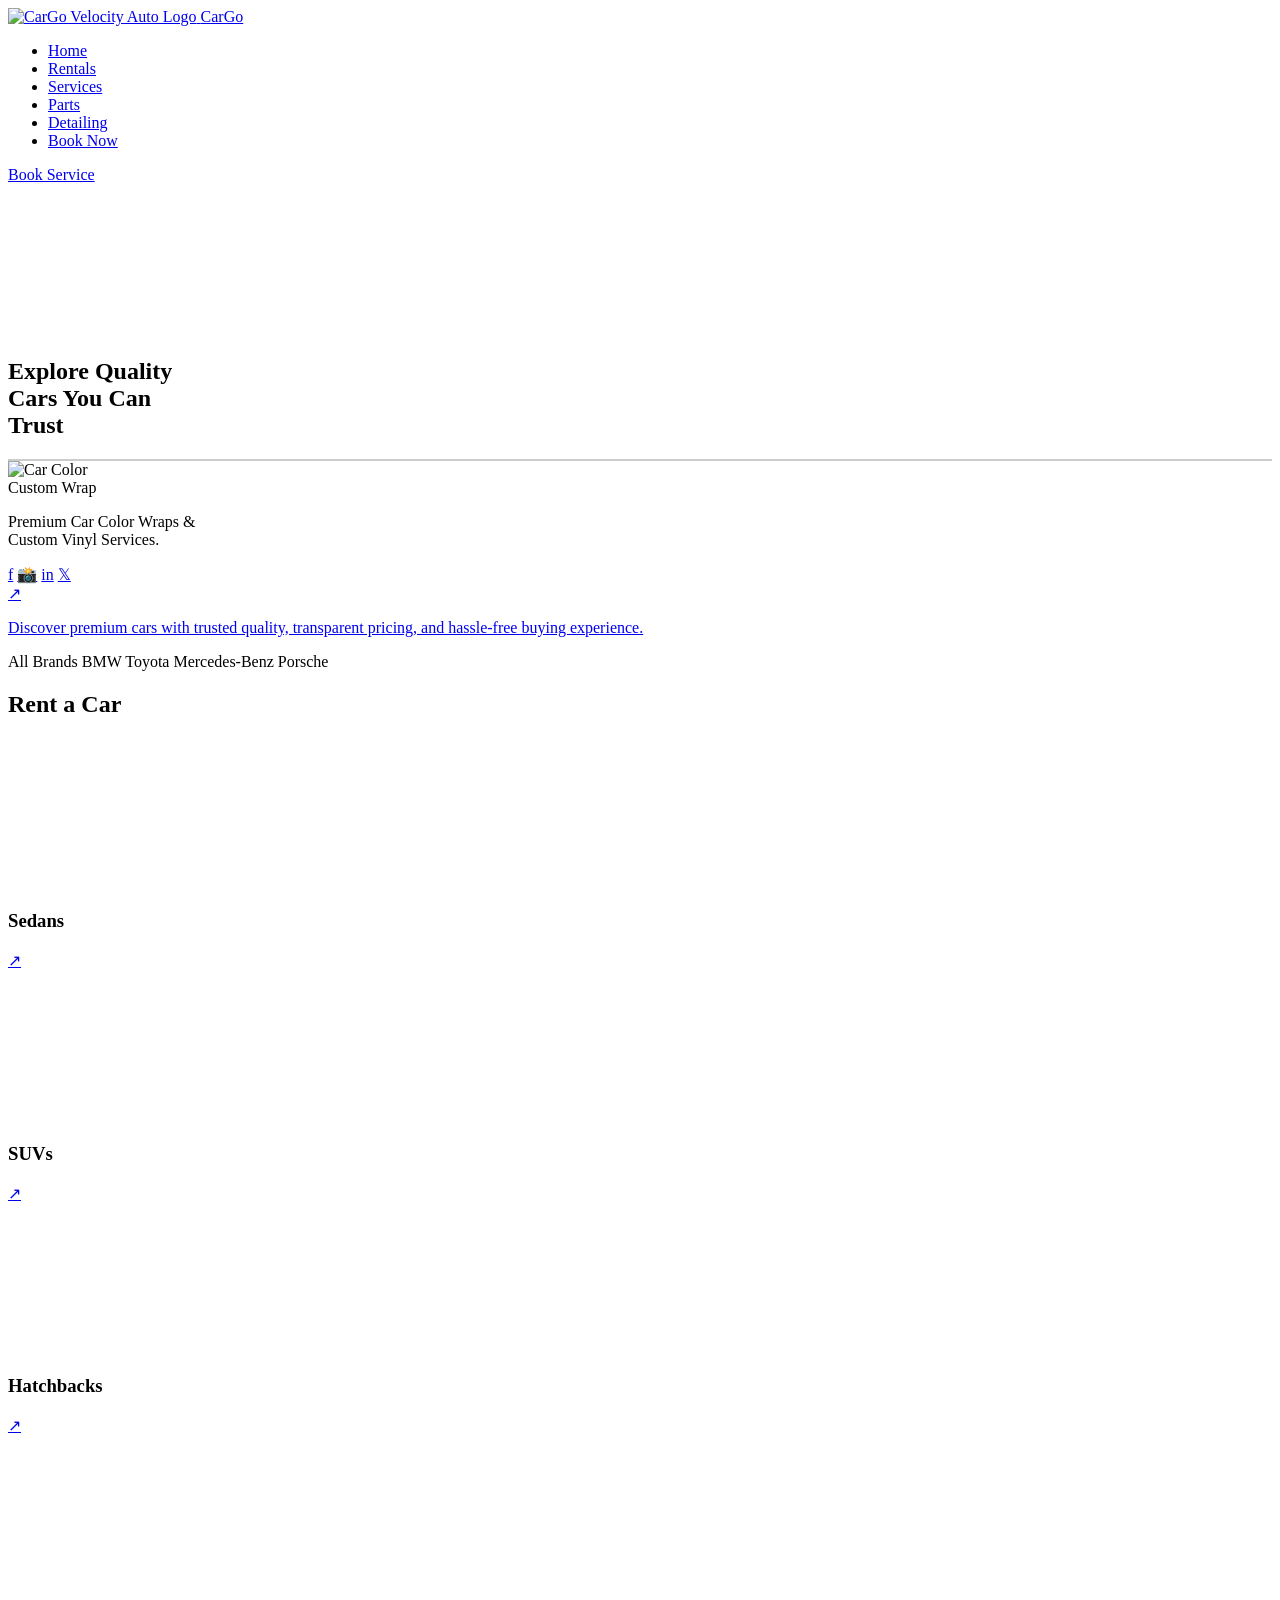
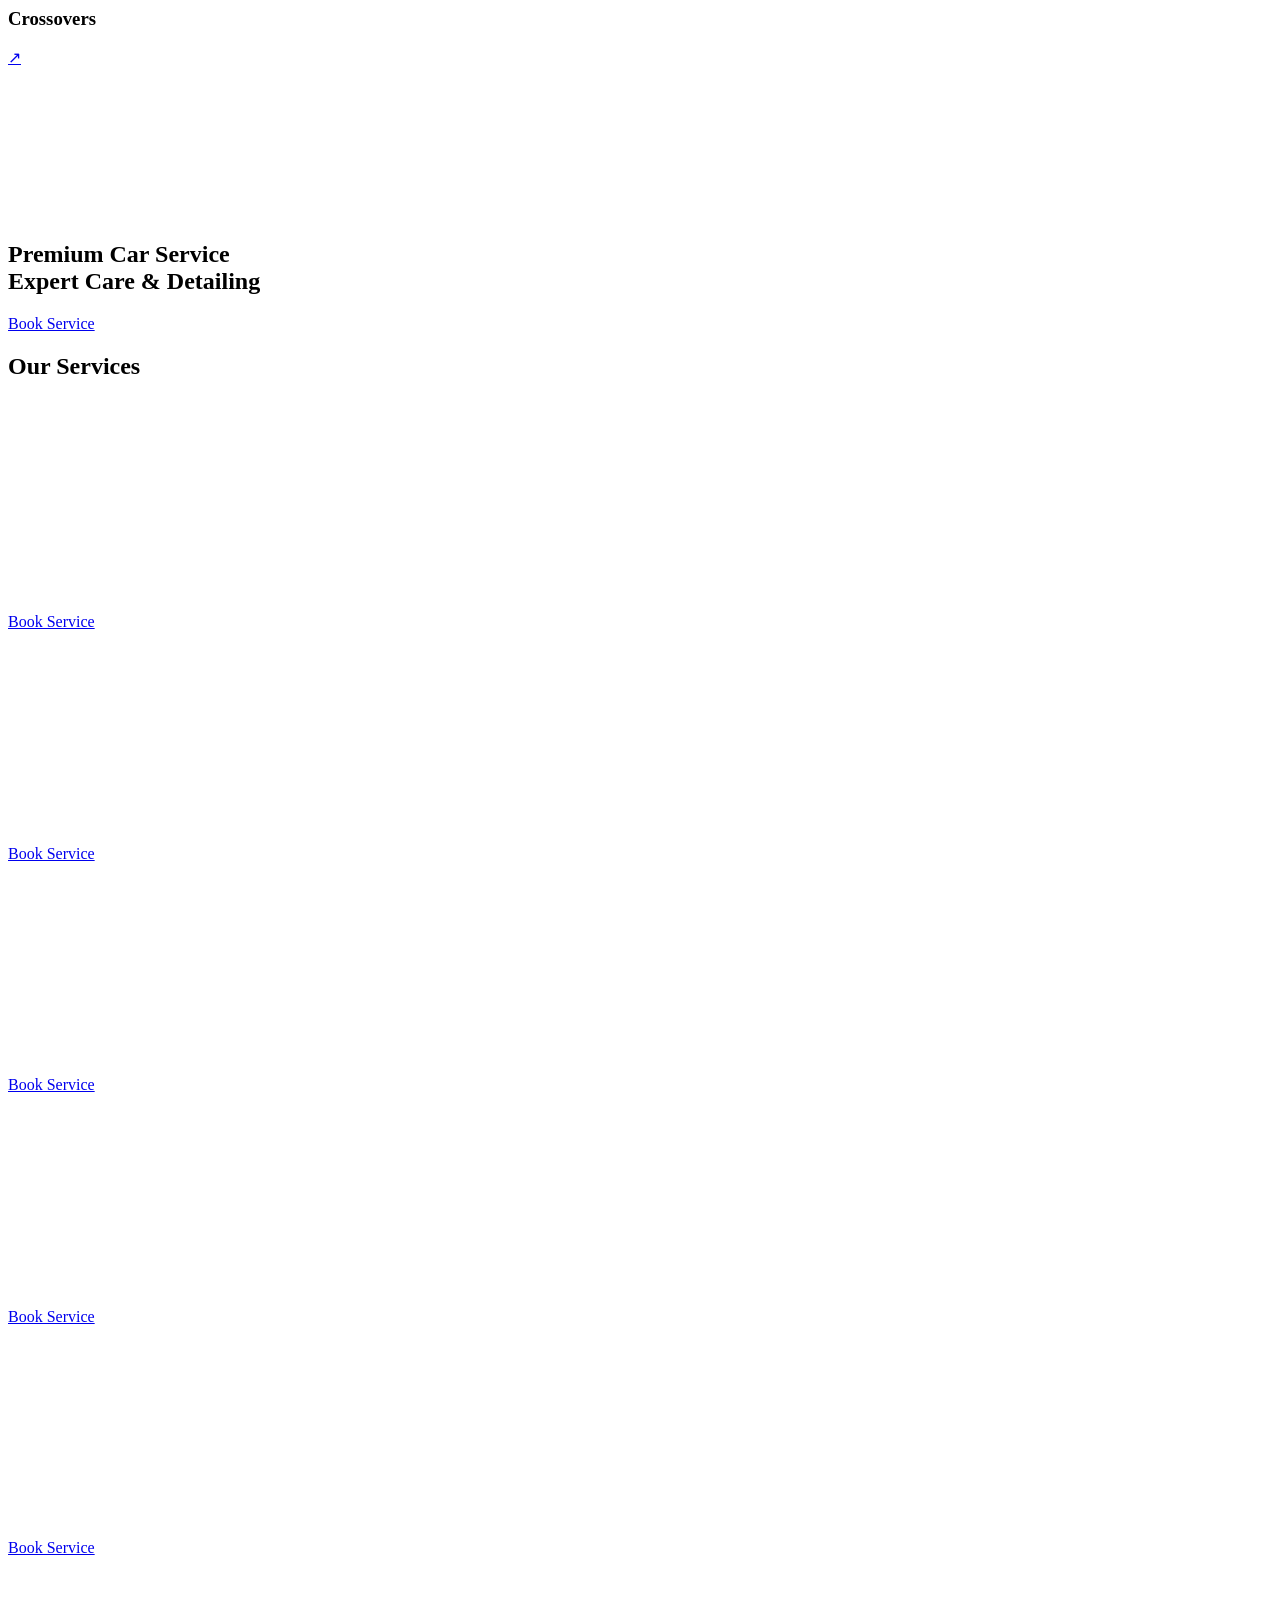
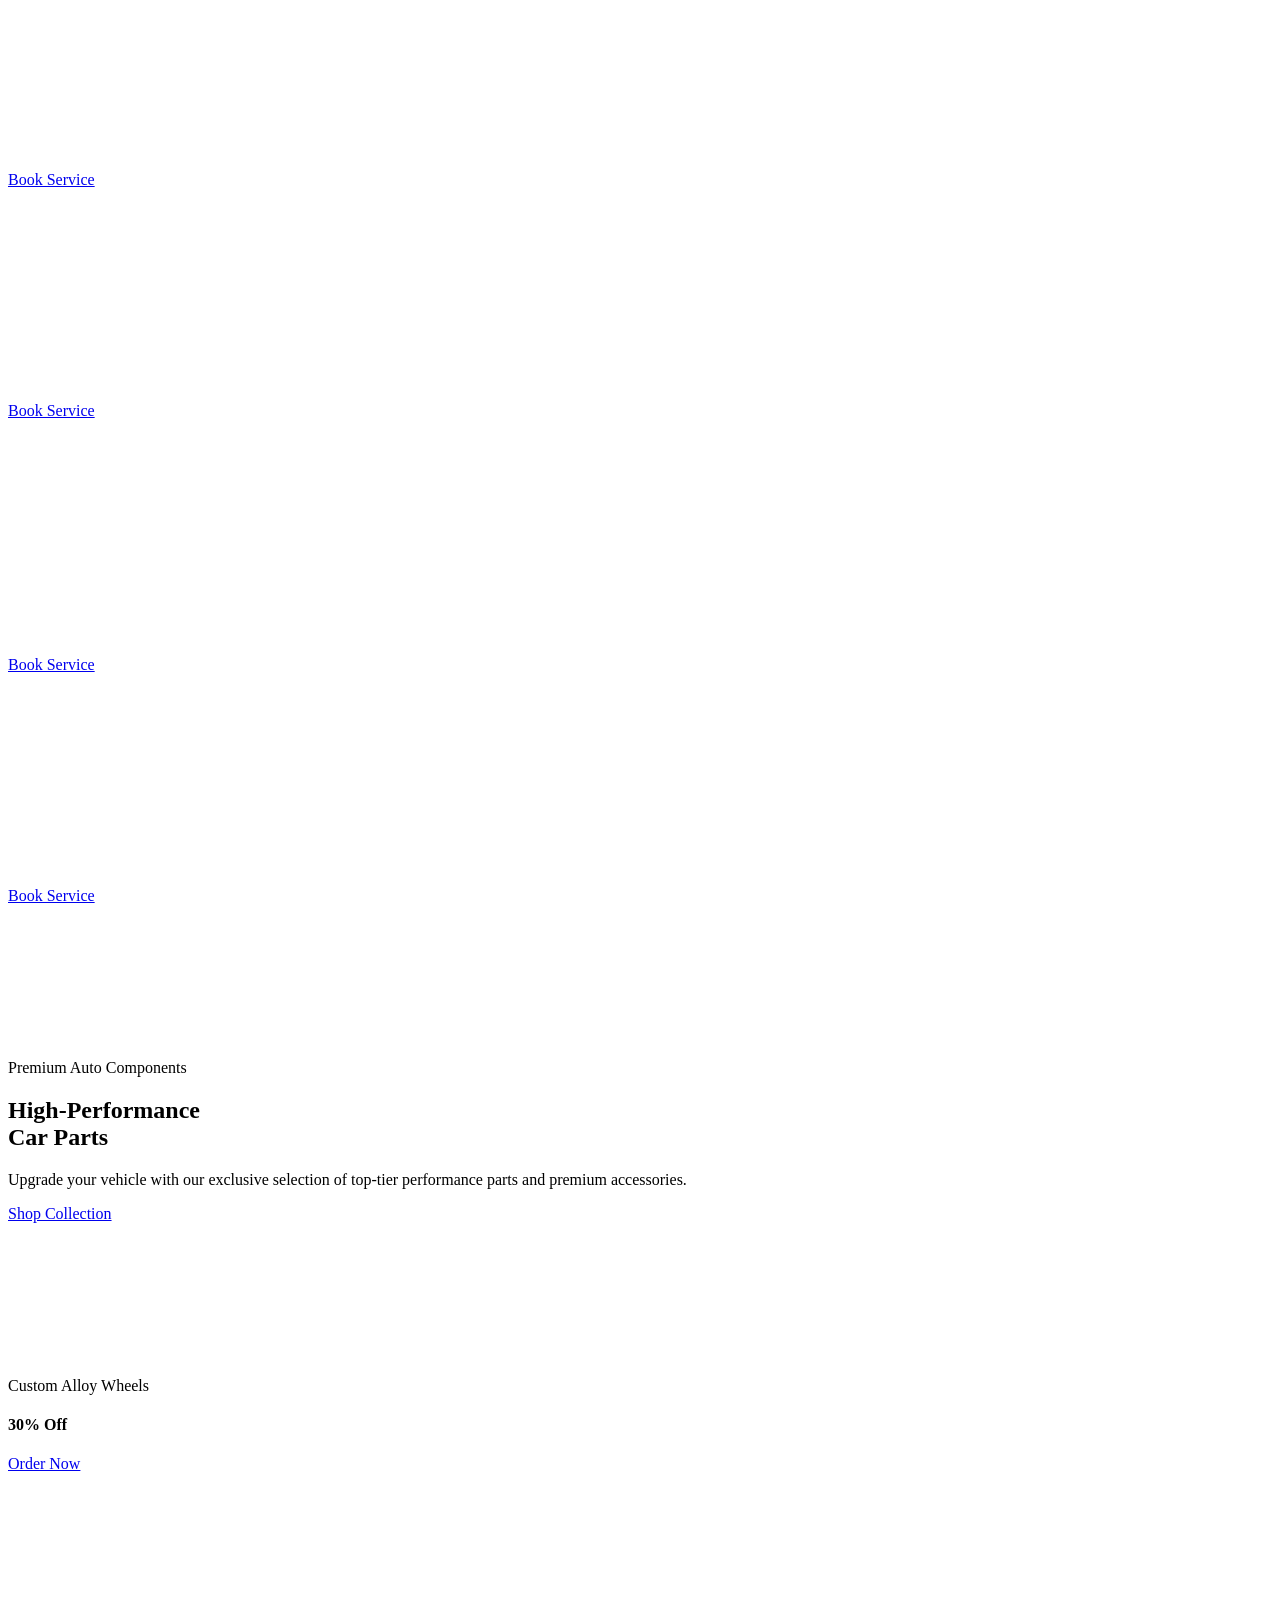
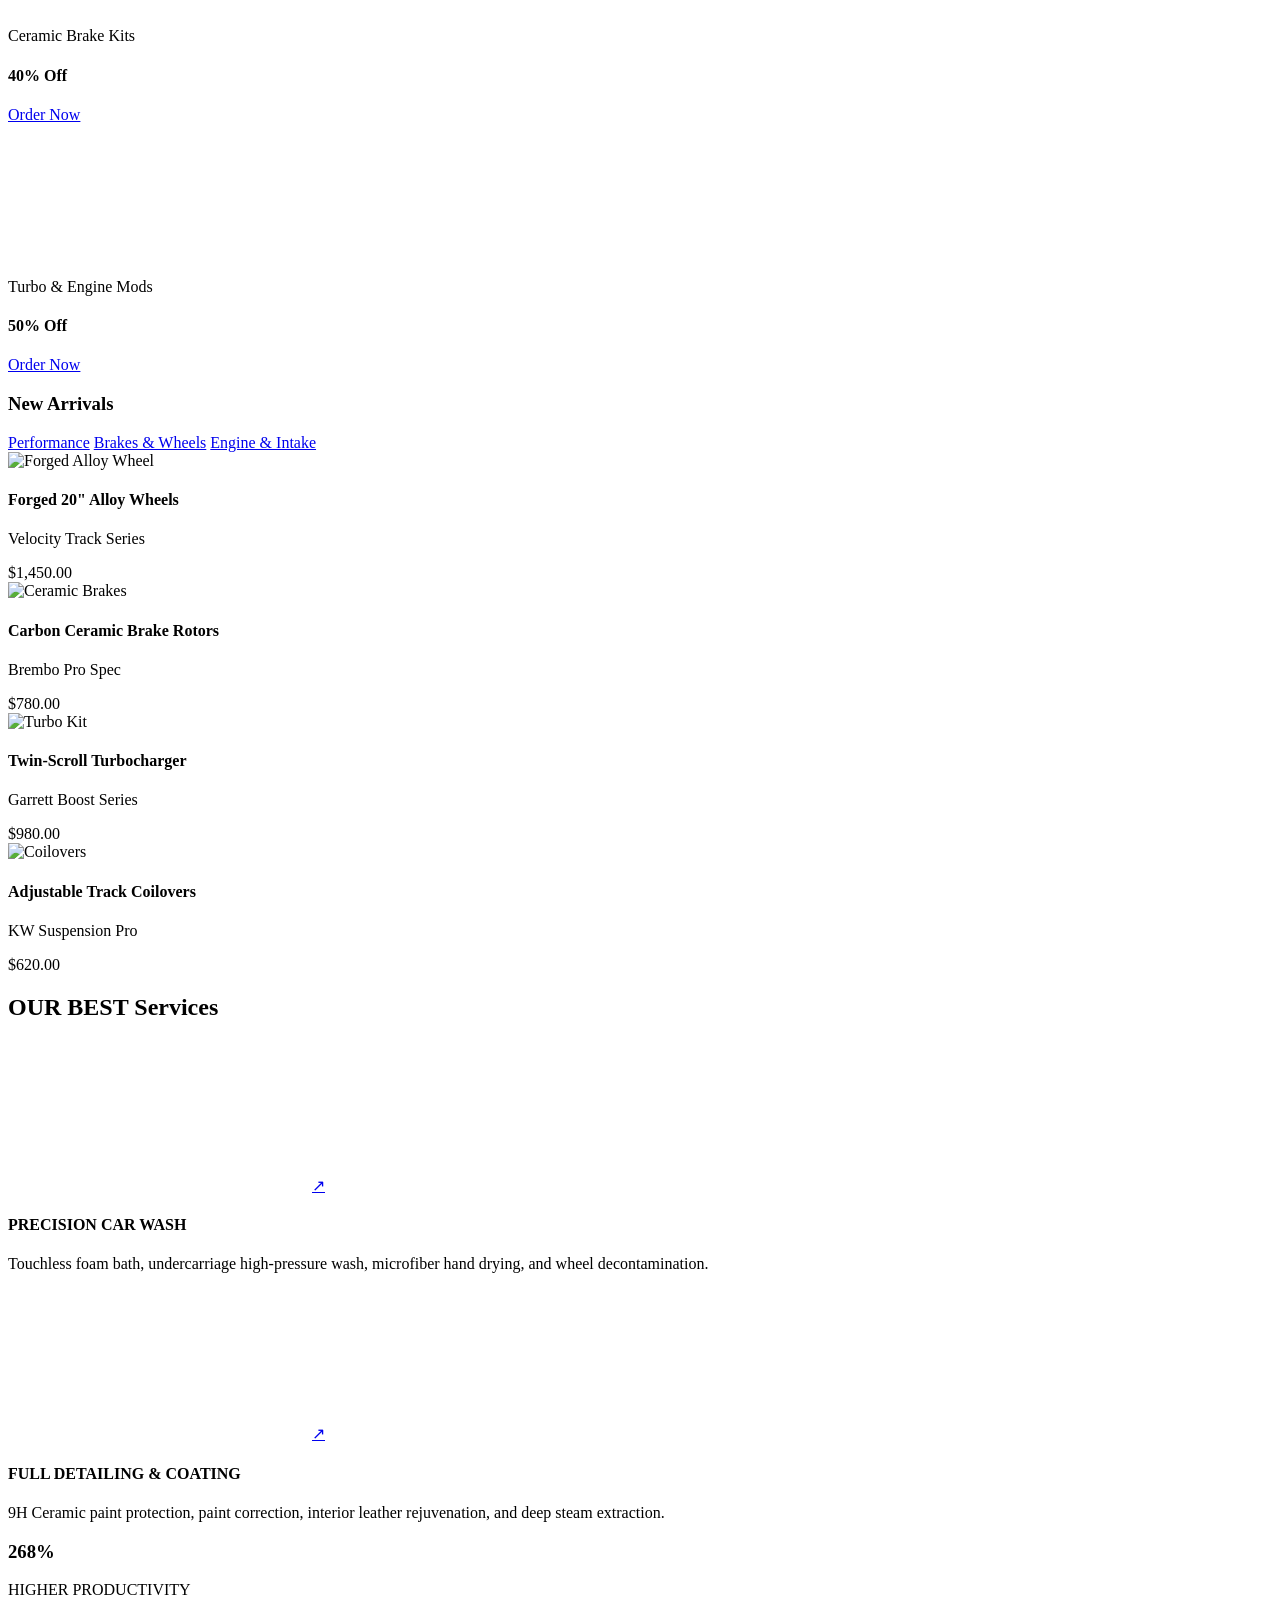
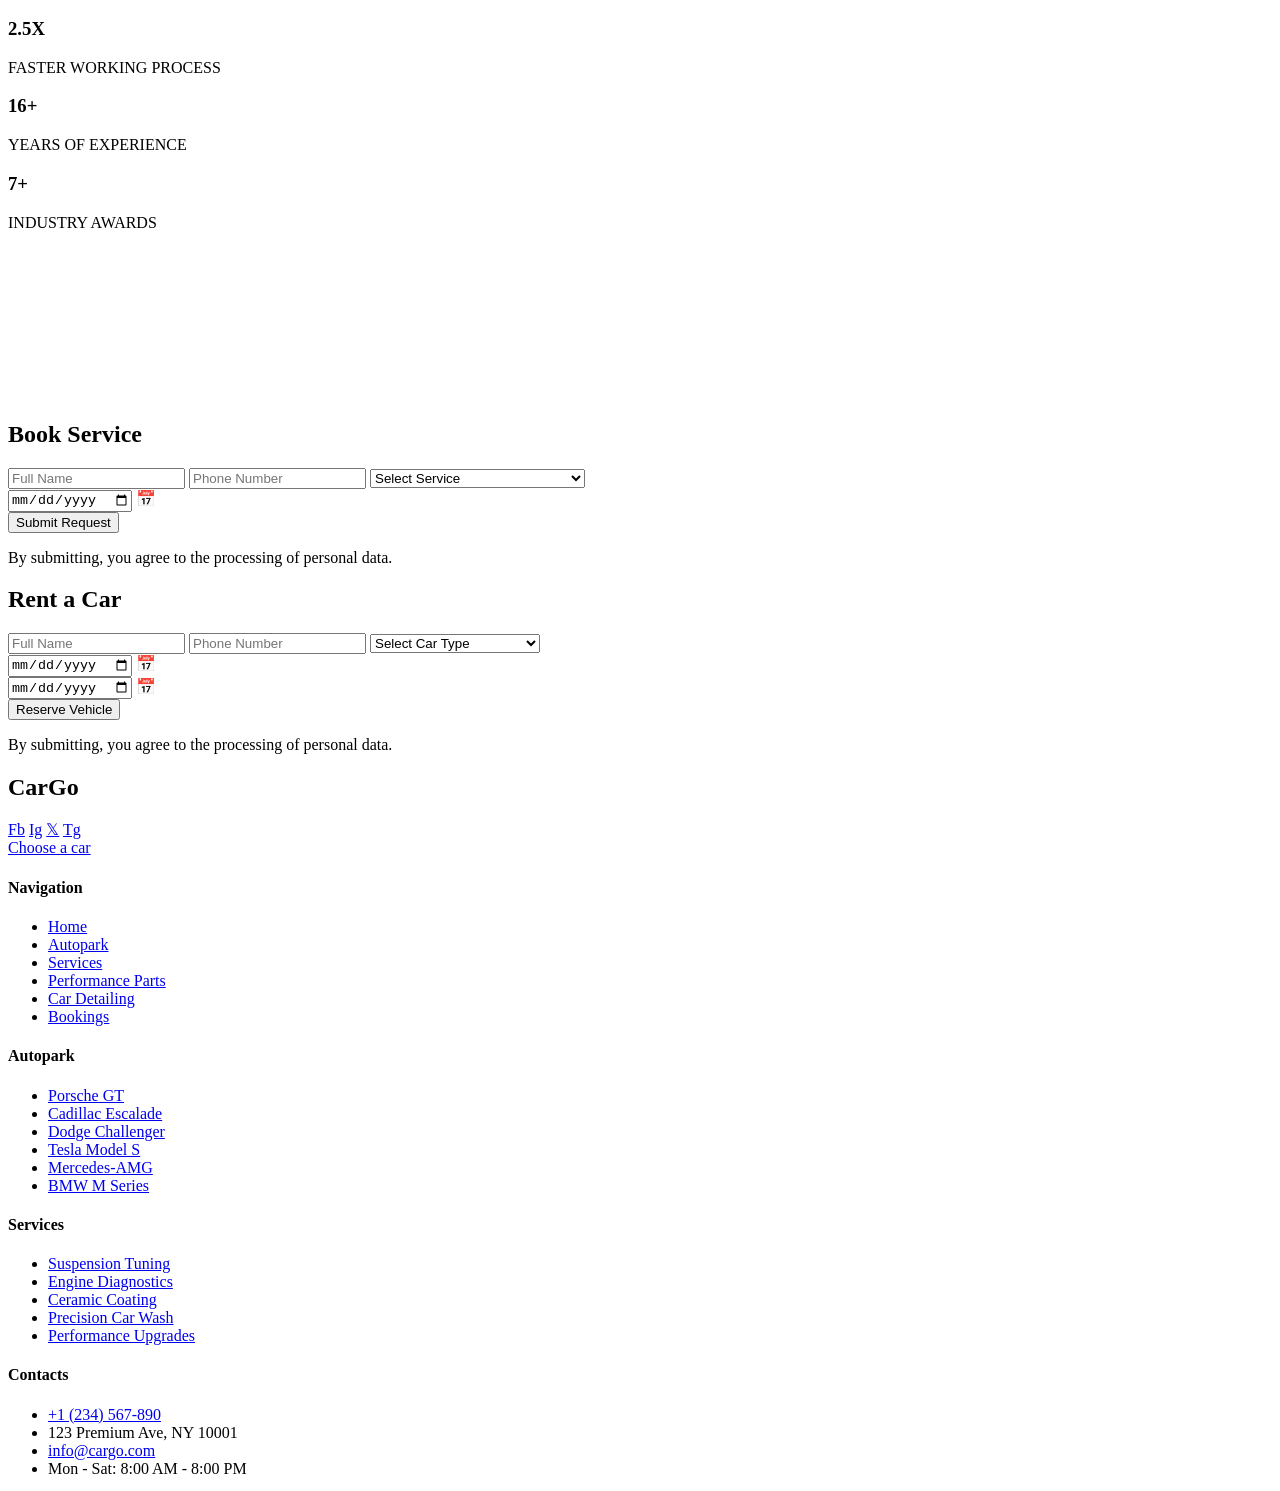
==== cargo/index.html @ b5b36f2c ".." ====
<!DOCTYPE html>
<html lang="en">

<head>
    <meta charset="UTF-8">
    <meta name="viewport" content="width=device-width, initial-scale=1.0">
    <title>Velocity Auto | CarGo - Luxury & High Performance Automotive Hub</title>
    <meta name="description" content="Explore Velocity Auto & CarGo: Premium vehicle rentals, precision auto services, performance parts, and custom detailing.">
    
    <!-- Base Path Resolver for Universal Hosting (file://, local dev, Vercel subpaths) -->
    <script>
        (function() {
            var proto = window.location.protocol;
            var path = window.location.pathname || '';
            var baseHref = './';
            if (proto === 'http:' || proto === 'https:') {
                if (path.indexOf('/frontend/') !== -1) {
                    baseHref = '/frontend/Portfolio/Company/cars/';
                } else {
                    baseHref = '/Portfolio/Company/cars/';
                }
            }
            var baseEl = document.createElement('base');
            baseEl.href = baseHref;
            document.head.appendChild(baseEl);
        })();
    </script>

    <!-- Google Fonts -->
    <link rel="preconnect" href="https://fonts.googleapis.com">
    <link rel="preconnect" href="https://fonts.gstatic.com" crossorigin>
    <link href="https://fonts.googleapis.com/css2?family=Outfit:wght@300;400;500;600;700;800;900&family=Inter:wght@400;500;600;700&display=swap" rel="stylesheet">
    
    <!-- Main Stylesheet -->
    <link rel="stylesheet" href="style.css">
</head>

<body>

    <!-- Main Navigation Bar -->
    <nav class="buylix-navbar" id="navbar">
        <a href="#home" class="logo">
            <img src="logo.jpg" alt="CarGo Velocity Auto Logo" class="logo-img">
            <span>CarGo</span>
        </a>
        <ul class="nav-links">
            <li><a href="#home" class="active">Home</a></li>
            <li><a href="#vehicles">Rentals</a></li>
            <li><a href="#services">Services</a></li>
            <li><a href="#parts">Parts</a></li>
            <li><a href="#care">Detailing</a></li>
            <li><a href="#booking">Book Now</a></li>
        </ul>
        <a href="#booking" class="btn-contact">Book Service</a>
    </nav>

    <!-- Hero Section -->
    <section class="buylix-hero" id="home">
        <video autoplay muted loop playsinline class="hero-video">
            <source src="carhero.mp4" type="video/mp4">
        </video>
        <div class="hero-video-overlay"></div>

        <div class="hero-content-wrapper">
            <div class="hero-top-elements">
                <div class="hero-main-title">
                    <h1>Explore Quality <br><span class="highlight">Cars</span> You Can <br>Trust</h1>
                </div>
                <div class="product-card-wrapper">
                    <div class="vertical-color-selector" id="color-selector">
                        <div class="color-circle active" data-color="black.png" style="background-color: #111111;" title="Onyx Black"></div>
                        <div class="color-circle" data-color="pink.png" style="background-color: #ff8fa3;" title="Rose Pink"></div>
                        <div class="color-circle" data-color="red.png" style="background-color: #e63946;" title="Crimson Red"></div>
                        <div class="color-circle" data-color="blue.png" style="background-color: #2563eb;" title="Electric Blue"></div>
                        <div class="color-circle" data-color="white.png" style="background-color: #ffffff; border: 1px solid #ccc;" title="Glacier White"></div>
                    </div>

                    <div class="product-color-card">
                        <div class="card-img-container">
                            <img src="black.png" alt="Car Color" id="product-card-img" class="product-card-img active-img">
                        </div>
                        <div class="card-badge">Custom Wrap</div>
                        <p class="card-desc">Premium Car Color Wraps &<br>Custom Vinyl Services.</p>
                    </div>
                </div>
            </div>

            <div class="social-sidebar">
                <a href="#booking" class="social-btn" title="Facebook">f</a>
                <a href="#booking" class="social-btn dark" title="Instagram">📸</a>
                <a href="#booking" class="social-btn" title="LinkedIn">in</a>
                <a href="#booking" class="social-btn" title="Twitter / X">𝕏</a>
            </div>

            <div class="hero-bottom-elements">
                <a href="#vehicles" class="discover-box">
                    <div class="arrow-icon">↗</div>
                    <p>Discover premium cars with trusted quality, transparent pricing, and hassle-free buying experience.</p>
                </a>

                <div class="car-brands right-aligned" id="brand-filters">
                    <span class="brand-badge active" data-brand="all">All Brands</span>
                    <span class="brand-badge" data-brand="bmw">BMW</span>
                    <span class="brand-badge" data-brand="toyota">Toyota</span>
                    <span class="brand-badge" data-brand="mercedes">Mercedes-Benz</span>
                    <span class="brand-badge" data-brand="porsche">Porsche</span>
                </div>
            </div>
        </div>
    </section>

    <!-- SECTION 1: Vehicles & Rentals -->
    <section class="d1-vehicles-section" id="vehicles">
        <div class="container-1200">
            <h2 class="d1-title">Rent a Car</h2>
            <div class="d1-category-grid">
                <div class="d1-cat-card">
                    <video preload="none" autoplay muted loop playsinline poster="services/13675325-uhd_2160_4096_30fps_poster.webp" class="d1-cat-bg-video lazy-video">
                        <source data-src="services/13675325-uhd_2160_4096_30fps_optimized.webm" type="video/webm">
                        <source data-src="services/13675325-uhd_2160_4096_30fps_optimized.mp4" type="video/mp4">
                    </video>
                    <h3>Sedans</h3>
                    <a href="#booking" class="d1-arrow-btn" data-rent="sedan" title="Rent Sedan">↗</a>
                </div>
                <div class="d1-cat-card">
                    <video preload="none" autoplay muted loop playsinline poster="services/13790382_1920_1080_25fps_poster.webp" class="d1-cat-bg-video lazy-video">
                        <source data-src="services/13790382_1920_1080_25fps_optimized.webm" type="video/webm">
                        <source data-src="services/13790382_1920_1080_25fps_optimized.mp4" type="video/mp4">
                    </video>
                    <h3>SUVs</h3>
                    <a href="#booking" class="d1-arrow-btn" data-rent="suv" title="Rent SUV">↗</a>
                </div>
                <div class="d1-cat-card">
                    <video preload="none" autoplay muted loop playsinline poster="services/13676355_3840_2160_60fps_poster.webp" class="d1-cat-bg-video lazy-video">
                        <source data-src="services/13676355_3840_2160_60fps_optimized.webm" type="video/webm">
                        <source data-src="services/13676355_3840_2160_60fps_optimized.mp4" type="video/mp4">
                    </video>
                    <h3>Hatchbacks</h3>
                    <a href="#booking" class="d1-arrow-btn" data-rent="hatchback" title="Rent Hatchback">↗</a>
                </div>
                <div class="d1-cat-card">
                    <video preload="none" autoplay muted loop playsinline poster="services/14977819_3840_2160_50fps_poster.webp" class="d1-cat-bg-video lazy-video">
                        <source data-src="services/14977819_3840_2160_50fps_optimized.webm" type="video/webm">
                        <source data-src="services/14977819_3840_2160_50fps_optimized.mp4" type="video/mp4">
                    </video>
                    <h3>Crossovers</h3>
                    <a href="#booking" class="d1-arrow-btn" data-rent="crossover" title="Rent Crossover">↗</a>
                </div>
            </div>
        </div>

        <div class="d1-service-banner">
            <video preload="none" autoplay muted loop playsinline poster="carwash_poster.webp" class="d1-service-video lazy-video">
                <source data-src="carwash_1080p_hq.webm" type="video/webm">
                <source data-src="carwash_1080p_hq.mp4" type="video/mp4">
            </video>
            <div class="d1-service-overlay"></div>
            <div class="container-1200 d1-service-content">
                <div class="d1-service-left">
                    <h2>Premium Car Service<br>Expert Care & Detailing</h2>
                    <a href="#booking" class="d1-service-btn" data-service="detailing">Book Service</a>
                </div>
            </div>
        </div>
    </section>

    <!-- SECTION 2: Services Bento Grid -->
    <section class="d2-services-section" id="services">
        <div class="container-1200">
            <h2 class="d2-title">Our Services</h2>
            <div class="d2-bento-grid">
                <div class="d2-bento-card d2-span-2x2">
                    <video preload="none" autoplay muted loop playsinline poster="services/13335233_poster.webp" class="d2-bg-video lazy-video">
                        <source data-src="services/13335233_1080p_hq.webm" type="video/webm">
                        <source data-src="services/13335233_1080p_hq.mp4" type="video/mp4">
                    </video>
                    <div class="d2-video-overlay"></div>
                    <div class="d2-content">
                        <h3 style="color: #fff;">SUSPENSION</h3>
                        <a href="#booking" class="d2-btn-light" data-service="suspension">Book Service</a>
                    </div>
                </div>
                <div class="d2-bento-card">
                    <video preload="none" autoplay muted loop playsinline poster="services/13335393_3840_2160_24fps_poster.webp" class="d2-bg-video lazy-video">
                        <source data-src="services/13335393_3840_2160_24fps_optimized.webm" type="video/webm">
                        <source data-src="services/13335393_3840_2160_24fps_optimized.mp4" type="video/mp4">
                    </video>
                    <div class="d2-video-overlay"></div>
                    <div class="d2-content">
                        <h3 style="color: #fff;">INTERIOR REPAIR</h3>
                        <a href="#booking" class="d2-btn-light" data-service="repair">Book Service</a>
                    </div>
                </div>
                <div class="d2-bento-card d2-span-row-2">
                    <video preload="none" autoplay muted loop playsinline poster="services/13335668_3840_2160_24fps_poster.webp" class="d2-bg-video lazy-video">
                        <source data-src="services/13335668_3840_2160_24fps_optimized.webm" type="video/webm">
                        <source data-src="services/13335668_3840_2160_24fps_optimized.mp4" type="video/mp4">
                    </video>
                    <div class="d2-video-overlay"></div>
                    <div class="d2-content">
                        <h3 style="color: #fff;">STEERING REPAIR</h3>
                        <a href="#booking" class="d2-btn-light" data-service="suspension">Book Service</a>
                    </div>
                </div>
                <div class="d2-bento-card">
                    <video preload="none" autoplay muted loop playsinline poster="services/13675325-uhd_2160_4096_30fps_poster.webp" class="d2-bg-video lazy-video">
                        <source data-src="services/13675325-uhd_2160_4096_30fps_optimized.webm" type="video/webm">
                        <source data-src="services/13675325-uhd_2160_4096_30fps_optimized.mp4" type="video/mp4">
                    </video>
                    <div class="d2-video-overlay"></div>
                    <div class="d2-content">
                        <h3 style="color: #fff;">BRAKE SYSTEM</h3>
                        <a href="#booking" class="d2-btn-light" data-service="suspension">Book Service</a>
                    </div>
                </div>
                <div class="d2-bento-card d2-span-col-2">
                    <video preload="none" autoplay muted loop playsinline poster="services/13676355_3840_2160_60fps_poster.webp" class="d2-bg-video lazy-video">
                        <source data-src="services/13676355_3840_2160_60fps_optimized.webm" type="video/webm">
                        <source data-src="services/13676355_3840_2160_60fps_optimized.mp4" type="video/mp4">
                    </video>
                    <div class="d2-video-overlay"></div>
                    <div class="d2-content">
                        <h3 style="color: #fff;">ENGINE REPAIR</h3>
                        <a href="#booking" class="d2-btn-light" data-service="repair">Book Service</a>
                    </div>
                </div>
                <div class="d2-bento-card d2-span-col-2">
                    <video preload="none" autoplay muted loop playsinline poster="services/13676407_3840_2160_60fps_poster.webp" class="d2-bg-video lazy-video">
                        <source data-src="services/13676407_3840_2160_60fps_optimized.webm" type="video/webm">
                        <source data-src="services/13676407_3840_2160_60fps_optimized.mp4" type="video/mp4">
                    </video>
                    <div class="d2-video-overlay"></div>
                    <div class="d2-content">
                        <h3 style="color: #fff;">OIL CHANGE</h3>
                        <a href="#booking" class="d2-btn-light" data-service="wash">Book Service</a>
                    </div>
                </div>
                <div class="d2-bento-card">
                    <video preload="none" autoplay muted loop playsinline poster="services/13790382_1920_1080_25fps_poster.webp" class="d2-bg-video lazy-video">
                        <source data-src="services/13790382_1920_1080_25fps_optimized.webm" type="video/webm">
                        <source data-src="services/13790382_1920_1080_25fps_optimized.mp4" type="video/mp4">
                    </video>
                    <div class="d2-video-overlay"></div>
                    <div class="d2-content">
                        <h3 style="color: #fff;">AC CLEANING</h3>
                        <a href="#booking" class="d2-btn-light" data-service="repair">Book Service</a>
                    </div>
                </div>
                <div class="d2-bento-card">
                    <video preload="none" autoplay muted loop playsinline poster="services/14977819_3840_2160_50fps_poster.webp" class="d2-bg-video lazy-video">
                        <source data-src="services/14977819_3840_2160_50fps_optimized.webm" type="video/webm">
                        <source data-src="services/14977819_3840_2160_50fps_optimized.mp4" type="video/mp4">
                    </video>
                    <div class="d2-video-overlay"></div>
                    <div class="d2-content">
                        <h3 style="color: #fff;">DETAILING &<br>POLISHING</h3>
                        <a href="#booking" class="d2-btn-light" data-service="detailing">Book Service</a>
                    </div>
                </div>
                <div class="d2-bento-card d2-span-col-2">
                    <video preload="none" autoplay muted loop playsinline poster="services/18101976-uhd_3840_2160_30fps_poster.webp" class="d2-bg-video lazy-video">
                        <source data-src="services/18101976-uhd_3840_2160_30fps_optimized.webm" type="video/webm">
                        <source data-src="services/18101976-uhd_3840_2160_30fps_optimized.mp4" type="video/mp4">
                    </video>
                    <div class="d2-video-overlay"></div>
                    <div class="d2-content">
                        <h3 style="color: #fff;">TIRE SERVICE</h3>
                        <a href="#booking" class="d2-btn-light" data-service="suspension">Book Service</a>
                    </div>
                </div>
            </div>
        </div>
    </section>

    <!-- SECTION 3: Car Parts & Performance -->
    <section class="d3-parts-section" id="parts">
        <div class="d3-parts-hero">
            <video preload="none" autoplay muted loop playsinline poster="carparts_poster.webp" class="d3-parts-video lazy-video">
                        <source data-src="carparts_optimized.webm" type="video/webm">
                        <source data-src="carparts_optimized.mp4" type="video/mp4">
                    </video>
            <div class="d3-parts-overlay"></div>
            <div class="container-1200 d3-hero-content">
                <div class="d3-hero-left">
                    <span class="d3-subtitle">Premium Auto Components</span>
                    <h2>High-Performance<br>Car Parts</h2>
                    <p>Upgrade your vehicle with our exclusive selection of top-tier performance parts and premium accessories.</p>
                    <a href="#parts-grid" class="d3-shop-btn">Shop Collection</a>
                </div>
            </div>
        </div>

        <div class="container-1200" id="parts-grid">
            <div class="d3-discount-grid">
                <div class="d3-discount-card">
                    <video preload="none" autoplay muted loop playsinline poster="services/13675325-uhd_2160_4096_30fps_poster.webp" class="d3-discount-bg lazy-video">
                        <source data-src="services/13675325-uhd_2160_4096_30fps_optimized.webm" type="video/webm">
                        <source data-src="services/13675325-uhd_2160_4096_30fps_optimized.mp4" type="video/mp4">
                    </video>
                    <div class="d3-discount-overlay"></div>
                    <div class="d3-discount-info">
                        <span class="d3-desc">Custom Alloy Wheels</span>
                        <h4>30% Off</h4>
                        <a href="#booking" class="d3-link">Order Now</a>
                    </div>
                </div>
                <div class="d3-discount-card">
                    <video preload="none" autoplay muted loop playsinline poster="services/13676355_3840_2160_60fps_poster.webp" class="d3-discount-bg lazy-video">
                        <source data-src="services/13676355_3840_2160_60fps_optimized.webm" type="video/webm">
                        <source data-src="services/13676355_3840_2160_60fps_optimized.mp4" type="video/mp4">
                    </video>
                    <div class="d3-discount-overlay"></div>
                    <div class="d3-discount-info">
                        <span class="d3-desc">Ceramic Brake Kits</span>
                        <h4>40% Off</h4>
                        <a href="#booking" class="d3-link">Order Now</a>
                    </div>
                </div>
                <div class="d3-discount-card">
                    <video preload="none" autoplay muted loop playsinline poster="services/13676407_3840_2160_60fps_poster.webp" class="d3-discount-bg lazy-video">
                        <source data-src="services/13676407_3840_2160_60fps_optimized.webm" type="video/webm">
                        <source data-src="services/13676407_3840_2160_60fps_optimized.mp4" type="video/mp4">
                    </video>
                    <div class="d3-discount-overlay"></div>
                    <div class="d3-discount-info">
                        <span class="d3-desc">Turbo & Engine Mods</span>
                        <h4>50% Off</h4>
                        <a href="#booking" class="d3-link">Order Now</a>
                    </div>
                </div>
            </div>

            <div class="d3-arrivals-header">
                <h3 class="d3-section-title">New Arrivals</h3>
                <div class="d3-tabs" id="parts-tabs">
                    <a href="#parts-grid" class="active" data-tab="all">Performance</a>
                    <a href="#parts-grid" data-tab="brakes">Brakes & Wheels</a>
                    <a href="#parts-grid" data-tab="engine">Engine & Intake</a>
                </div>
            </div>
            <div class="d3-arrivals-grid">
                <div class="d3-product-card" data-category="brakes">
                    <img src="https://images.unsplash.com/photo-1590212727670-65fa7848651f?q=80&w=400&auto=format&fit=crop" alt="Forged Alloy Wheel">
                    <h4>Forged 20" Alloy Wheels</h4>
                    <p>Velocity Track Series</p>
                    <span class="d3-price">$1,450.00</span>
                </div>
                <div class="d3-product-card" data-category="brakes">
                    <img src="https://images.unsplash.com/photo-1492144534655-ae79c964c9d7?q=80&w=400&auto=format&fit=crop" alt="Ceramic Brakes">
                    <h4>Carbon Ceramic Brake Rotors</h4>
                    <p>Brembo Pro Spec</p>
                    <span class="d3-price">$780.00</span>
                </div>
                <div class="d3-product-card" data-category="engine">
                    <img src="https://images.unsplash.com/photo-1486262715619-67b85e0b08d3?q=80&w=400&auto=format&fit=crop" alt="Turbo Kit">
                    <h4>Twin-Scroll Turbocharger</h4>
                    <p>Garrett Boost Series</p>
                    <span class="d3-price">$980.00</span>
                </div>
                <div class="d3-product-card" data-category="engine">
                    <img src="https://images.unsplash.com/photo-1548600916-dc8492f8e845?q=80&w=400&auto=format&fit=crop" alt="Coilovers">
                    <h4>Adjustable Track Coilovers</h4>
                    <p>KW Suspension Pro</p>
                    <span class="d3-price">$620.00</span>
                </div>
            </div>
        </div>
    </section>

    <!-- SECTION 4: Car Wash & Detailing -->
    <section class="d4-wash-section" id="care">
        <div class="container-1200">
            <h2 class="d4-title">OUR BEST <span class="d4-text-red">Services</span></h2>

            <div class="d4-services-grid">
                <div class="d4-service-card">
                    <video preload="none" autoplay muted loop playsinline poster="serve1_poster.webp" class="d4-service-media lazy-video">
                        <source data-src="serve1_optimized.webm" type="video/webm">
                        <source data-src="serve1_optimized.mp4" type="video/mp4">
                    </video>
                    <a href="#booking" class="d4-arrow" data-service="wash" title="Book Car Wash">↗</a>
                    <h4 class="d4-text-red">PRECISION CAR WASH</h4>
                    <p>Touchless foam bath, undercarriage high-pressure wash, microfiber hand drying, and wheel decontamination.</p>
                </div>
                <div class="d4-service-card">
                    <video preload="none" autoplay muted loop playsinline poster="serve2_poster.webp" class="d4-service-media lazy-video">
                        <source data-src="serve2_optimized.webm" type="video/webm">
                        <source data-src="serve2_optimized.mp4" type="video/mp4">
                    </video>
                    <a href="#booking" class="d4-arrow" data-service="detailing" title="Book Full Detailing">↗</a>
                    <h4 class="d4-text-red">FULL DETAILING & COATING</h4>
                    <p>9H Ceramic paint protection, paint correction, interior leather rejuvenation, and deep steam extraction.</p>
                </div>
            </div>

            <div class="d4-stats-row">
                <div class="d4-stat">
                    <h3>268%</h3>
                    <p>HIGHER PRODUCTIVITY</p>
                </div>
                <div class="d4-stat">
                    <h3>2.5X</h3>
                    <p>FASTER WORKING PROCESS</p>
                </div>
                <div class="d4-stat">
                    <h3>16+</h3>
                    <p>YEARS OF EXPERIENCE</p>
                </div>
                <div class="d4-stat">
                    <h3>7+</h3>
                    <p>INDUSTRY AWARDS</p>
                </div>
            </div>
        </div>
    </section>

    <!-- SECTION 5: Booking & Rental Section -->
    <section class="booking-section" id="booking">
        <video preload="none" autoplay muted loop playsinline poster="services/13335393_3840_2160_24fps_poster.webp" class="booking-bg-video lazy-video">
                        <source data-src="services/13335393_3840_2160_24fps_optimized.webm" type="video/webm">
                        <source data-src="services/13335393_3840_2160_24fps_optimized.mp4" type="video/mp4">
                    </video>
        <div class="booking-overlay"></div>
        <div class="container-1200 booking-container">
            <!-- Service Booking Card -->
            <div class="booking-card">
                <h2>Book Service</h2>
                <form class="booking-form" id="service-form">
                    <input type="text" id="service-name" placeholder="Full Name" required>
                    <input type="tel" id="service-phone" placeholder="Phone Number" required>
                    <select class="booking-select" id="service-select" required>
                        <option value="" disabled selected>Select Service</option>
                        <option value="wash">Precision Car Wash</option>
                        <option value="repair">Interior Repair & Fixes</option>
                        <option value="suspension">Suspension & Brakes</option>
                        <option value="detailing">Full Detailing & Ceramic Coating</option>
                    </select>
                    <div class="date-input">
                        <input type="date" id="service-date" required>
                        <span class="icon">📅</span>
                    </div>
                    <button type="submit" class="booking-submit">Submit Request</button>
                    <div class="booking-feedback" id="service-feedback" style="display:none; color: #10b981; font-weight: 600; text-align: center; margin-top: 10px;"></div>
                </form>
                <p class="booking-disclaimer">By submitting, you agree to the processing of personal data.</p>
            </div>

            <!-- Rent a Car Card -->
            <div class="booking-card">
                <h2>Rent a Car</h2>
                <form class="booking-form" id="rent-form">
                    <input type="text" id="rent-name" placeholder="Full Name" required>
                    <input type="tel" id="rent-phone" placeholder="Phone Number" required>
                    <select class="booking-select" id="rent-select" required>
                        <option value="" disabled selected>Select Car Type</option>
                        <option value="sedan">Executive Sedans</option>
                        <option value="suv">Luxury SUVs</option>
                        <option value="hatchback">Sport Hatchbacks</option>
                        <option value="crossover">Performance Crossovers</option>
                    </select>
                    <div class="date-input">
                        <input type="date" id="rent-start-date" required>
                        <span class="icon">📅</span>
                    </div>
                    <div class="date-input">
                        <input type="date" id="rent-end-date" required>
                        <span class="icon">📅</span>
                    </div>
                    <button type="submit" class="booking-submit">Reserve Vehicle</button>
                    <div class="booking-feedback" id="rent-feedback" style="display:none; color: #10b981; font-weight: 600; text-align: center; margin-top: 10px;"></div>
                </form>
                <p class="booking-disclaimer">By submitting, you agree to the processing of personal data.</p>
            </div>
        </div>
    </section>

    <!-- Premium Footer -->
    <footer class="premium-footer">
        <div class="container-1200 footer-grid">
            <div class="footer-brand">
                <h2 class="footer-logo">CarGo</h2>
                <div class="social-icons">
                    <a href="#booking" title="Facebook">Fb</a>
                    <a href="#booking" title="Instagram">Ig</a>
                    <a href="#booking" title="Twitter / X">𝕏</a>
                    <a href="#booking" title="Telegram">Tg</a>
                </div>
                <a href="#vehicles" class="footer-btn">Choose a car</a>
            </div>

            <div class="footer-nav">
                <h4>Navigation</h4>
                <ul>
                    <li><a href="#home">Home</a></li>
                    <li><a href="#vehicles">Autopark</a></li>
                    <li><a href="#services">Services</a></li>
                    <li><a href="#parts">Performance Parts</a></li>
                    <li><a href="#care">Car Detailing</a></li>
                    <li><a href="#booking">Bookings</a></li>
                </ul>
            </div>

            <div class="footer-nav">
                <h4>Autopark</h4>
                <ul>
                    <li><a href="#vehicles">Porsche GT</a></li>
                    <li><a href="#vehicles">Cadillac Escalade</a></li>
                    <li><a href="#vehicles">Dodge Challenger</a></li>
                    <li><a href="#vehicles">Tesla Model S</a></li>
                    <li><a href="#vehicles">Mercedes-AMG</a></li>
                    <li><a href="#vehicles">BMW M Series</a></li>
                </ul>
            </div>

            <div class="footer-nav">
                <h4>Services</h4>
                <ul>
                    <li><a href="#services">Suspension Tuning</a></li>
                    <li><a href="#services">Engine Diagnostics</a></li>
                    <li><a href="#care">Ceramic Coating</a></li>
                    <li><a href="#care">Precision Car Wash</a></li>
                    <li><a href="#parts">Performance Upgrades</a></li>
                </ul>
            </div>

            <div class="footer-nav">
                <h4>Contacts</h4>
                <ul>
                    <li><a href="tel:+1234567890">+1 (234) 567-890</a></li>
                    <li>123 Premium Ave, NY 10001</li>
                    <li><a href="mailto:info@cargo.com">info@cargo.com</a></li>
                    <li>Mon - Sat: 8:00 AM - 8:00 PM</li>
                </ul>
            </div>
        </div>
    </footer>

    <!-- Main JavaScript Logic -->
    <script src="app.js"></script>

</body>

</html>
---- cargo/style.css ----
/* ========= ROOT & VARIABLES ========= */
:root {
    --primary: #111111;
    --primary-dark: #000000;
    --primary-light: #333333;
    --secondary: #ff5722;
    --secondary-dark: #e64a19;
    --success: #10b981;
    --danger: #ef4444;
    --warning: #f59e0b;
    --info: #3b82f6;
    --light: #f8f9fa;
    --light-2: #eeeeee;
    --dark: #111111;
    --dark-2: #666666;
    --border-radius: 12px;
    --transition: all 0.3s ease;
    --box-shadow: 0 4px 15px rgba(0, 0, 0, 0.05);
    --box-shadow-lg: 0 15px 35px rgba(0, 0, 0, 0.1);
}

/* ========= RESET & BASE ========= */
* {
    margin: 0;
    padding: 0;
    box-sizing: border-box;
}

html {
    scroll-behavior: smooth;
}

body {
    font-family: 'Outfit', 'Inter', -apple-system, BlinkMacSystemFont, 'Segoe UI', Roboto, sans-serif;
    background: var(--light);
    line-height: 1.6;
    color: var(--dark);
    min-height: 100vh;
}

/* ========= TYPOGRAPHY ========= */
h1,
h2,
h3,
h4,
h5,
h6 {
    font-weight: 700;
    line-height: 1.2;
    color: var(--primary);
}

h1 {
    font-size: 48px;
}

h2 {
    font-size: 36px;
}

h3 {
    font-size: 28px;
}

h4 {
    font-size: 22px;
}

h5 {
    font-size: 18px;
}

h6 {
    font-size: 16px;
}

p {
    color: var(--dark-2);
    font-size: 16px;
}

a {
    color: var(--secondary);
    text-decoration: none;
    transition: var(--transition);
}

a:hover {
    color: var(--secondary-dark);
}

/* ===== HEADER ===== */
.top-header {
    background: linear-gradient(135deg, var(--primary) 0%, var(--primary-dark) 100%);
    color: #fff;
    padding: 30px 20px;
    text-align: center;
    box-shadow: var(--box-shadow);
    animation: slideDown 0.6s ease-out;
    position: relative;
    overflow: hidden;
}

.top-header::before {
    content: '';
    position: absolute;
    top: 0;
    left: 0;
    right: 0;
    bottom: 0;
    background: linear-gradient(45deg, transparent 30%, rgba(255, 255, 255, 0.05) 50%, transparent 70%);
    pointer-events: none;
}

.header-content {
    position: relative;
    z-index: 1;
}

.header-content h1 {
    font-size: 42px;
    margin-bottom: 8px;
    font-weight: 800;
    letter-spacing: 1px;
    color: #fff;
}

.header-content p {
    font-size: 16px;
    opacity: 0.95;
    color: #fff;
}

/* ===== NAVBAR ===== */
.navbar {
    background: linear-gradient(90deg, #fff 0%, #f9fafb 100%);
    position: sticky;
    top: 0;
    z-index: 999;
    box-shadow: var(--box-shadow);
    display: flex;
    justify-content: space-between;
    align-items: center;
    padding: 0 20px;
}

.nav-list {
    list-style: none;
    display: flex;
    justify-content: center;
    flex-wrap: wrap;
    padding: 0;
    margin: 0;
}

.nav-link {
    color: #396a6e;
    padding: 16px 20px;
    text-decoration: none;
    font-weight: 600;
    display: block;
    transition: var(--transition);
    position: relative;
    font-size: 15px;
}

.nav-link:hover,
.nav-link.active {
    color: #ff9500;
}

.nav-link::after {
    content: '';
    position: absolute;
    bottom: 0;
    left: 0;
    width: 0;
    height: 3px;
    background: #ff9500;
    transition: width 0.3s ease;
}

.nav-link:hover::after,
.nav-link.active::after {
    width: 100%;
}

/* Mobile Menu Toggle */
.menu-toggle {
    display: none;
    background: none;
    border: none;
    font-size: 24px;
    cursor: pointer;
    color: #1e3c72;
}

/* ===== HERO SECTION ===== */
.hero {
    height: 85vh;
    background-size: cover;
    background-position: center;
    background-repeat: no-repeat;
    background-attachment: fixed;
    transition: background-image 0.8s ease-in-out;
    position: relative;
    overflow: hidden;
}

.hero-overlay {
    background: linear-gradient(to right, rgba(17, 24, 39, 0.8), rgba(17, 24, 39, 0.4));
    height: 100%;
    display: flex;
    align-items: center;
    justify-content: flex-start;
    padding: 0 10%;
    animation: fadeIn 0.8s ease-out;
}

.hero-content {
    color: #fff;
    max-width: 650px;
    padding: 40px;
    animation: slideUp 0.8s cubic-bezier(0.16, 1, 0.3, 1) forwards;
    transform: translateY(30px);
    opacity: 0;
    text-align: left;
}

.glass-panel {
    background: rgba(255, 255, 255, 0.05);
    backdrop-filter: blur(12px);
    -webkit-backdrop-filter: blur(12px);
    border: 1px solid rgba(255, 255, 255, 0.1);
    border-radius: 16px;
    box-shadow: 0 20px 40px rgba(0, 0, 0, 0.2);
}

.hero-badge {
    display: inline-block;
    padding: 6px 14px;
    background: rgba(255, 149, 0, 0.2);
    color: var(--secondary);
    border: 1px solid rgba(255, 149, 0, 0.4);
    border-radius: 30px;
    font-size: 14px;
    font-weight: 600;
    margin-bottom: 20px;
    letter-spacing: 1px;
    text-transform: uppercase;
}

.hero-content h2 {
    font-size: 56px;
    margin-bottom: 20px;
    font-weight: 800;
    line-height: 1.1;
    color: #ffffff;
    letter-spacing: -1px;
}

.hero-content p {
    font-size: 18px;
    line-height: 1.7;
    margin-bottom: 35px;
    color: rgba(255, 255, 255, 0.85);
}

.hero-buttons {
    display: flex;
    gap: 15px;
}

/* ===== BUTTONS ===== */
.btn {
    display: inline-block;
    padding: 14px 35px;
    margin: 10px;
    border-radius: 30px;
    text-decoration: none;
    font-weight: 600;
    transition: all 0.3s ease;
    cursor: pointer;
    border: 2px solid transparent;
    font-size: 15px;
    text-align: center;
    font-family: inherit;
}

.btn-primary {
    background: linear-gradient(135deg, #ff7e5f, #feb47b);
    color: white;
    box-shadow: 0 4px 15px rgba(255, 126, 95, 0.3);
}

.btn-primary:hover {
    transform: translateY(-3px);
    box-shadow: 0 6px 20px rgba(255, 126, 95, 0.4);
}

.btn-secondary {
    background: #fff;
    color: #111;
    border: 2px solid #eee;
}

.btn-secondary:hover {
    background: #f8f9fa;
    border-color: #ddd;
}

.btn-dark {
    background: #111;
    color: white;
    box-shadow: 0 4px 15px rgba(0, 0, 0, 0.1);
}

.btn-dark:hover {
    background: #000;
    transform: translateY(-2px);
}

.btn-success {
    background: #10b981;
    color: white;
}

.btn-success:hover {
    background: #059669;
}

.btn-danger {
    background: #ef4444;
    color: white;
}

.btn-danger:hover {
    background: #dc2626;
}

.btn-outlined {
    background: transparent;
    color: #1e3c72;
    border: 2px solid #1e3c72;
}

.btn-outlined:hover {
    background: #1e3c72;
    color: white;
}

.btn-large {
    padding: 16px 45px;
    font-size: 18px;
}

.btn-small {
    padding: 10px 20px;
    font-size: 14px;
    margin: 5px;
}

.btn-block {
    display: block;
    width: 100%;
}

/* ===== FORM STYLES ===== */
.form-group {
    margin-bottom: 20px;
    display: flex;
    flex-direction: column;
}

.form-group label {
    margin-bottom: 8px;
    font-weight: 600;
    color: #111;
    font-size: 14px;
}

.form-group input,
.form-group textarea,
.form-group select {
    padding: 14px 16px;
    border: 1px solid #ddd;
    border-radius: 12px;
    font-family: inherit;
    font-size: 15px;
    transition: all 0.3s ease;
    background: #fdfdfd;
    color: #333;
}

.form-group input:focus,
.form-group textarea:focus,
.form-group select:focus {
    outline: none;
    border-color: #ff5722;
    box-shadow: 0 0 0 3px rgba(255, 87, 34, 0.1);
}

.form-group textarea {
    resize: vertical;
    min-height: 120px;
}

.form-group.error input,
.form-group.error textarea,
.form-group.error select {
    border-color: #ef4444;
}

.error-message {
    color: #ef4444;
    font-size: 14px;
    margin-top: 5px;
    display: none;
}

.form-group.error .error-message {
    display: block;
}

.form-row {
    display: grid;
    grid-template-columns: repeat(auto-fit, minmax(250px, 1fr));
    gap: 20px;
}

/* ===== FEATURES SECTION ===== */
.features {
    padding: 80px 20px;
    background: white;
    text-align: center;
}

.features h2 {
    font-size: 38px;
    color: #1e3c72;
    margin-bottom: 50px;
    font-weight: 700;
}

.feature-cards {
    display: grid;
    grid-template-columns: repeat(auto-fit, minmax(300px, 1fr));
    gap: 30px;
    max-width: 1200px;
    margin: 0 auto;
}

/* ===== CARDS ===== */
.card {
    background: #fff;
    padding: 40px 30px;
    border-radius: 16px;
    box-shadow: 0 4px 20px rgba(0, 0, 0, 0.05);
    transition: all 0.3s ease;
    border: 1px solid #f0f0f0;
    position: relative;
    overflow: hidden;
}

.card::before {
    content: '';
    position: absolute;
    top: 0;
    left: -100%;
    width: 100%;
    height: 100%;
    background: linear-gradient(90deg, transparent, rgba(255, 255, 255, 0.3), transparent);
    transition: left 0.5s ease;
}

.card:hover {
    transform: translateY(-8px);
    box-shadow: 0 15px 35px rgba(0, 0, 0, 0.08);
    background: white;
    border-color: #eee;
}

.card:hover::before {
    left: 100%;
}

.card-icon {
    font-size: 50px;
    margin-bottom: 20px;
    display: block;
    animation: bounce 2s infinite;
}

.card h3 {
    font-size: 20px;
    color: #111;
    margin-bottom: 12px;
    font-weight: 700;
}

.card p {
    font-size: 15px;
    color: #666;
    line-height: 1.6;
}

/* ===== MODAL ===== */
.modal {
    display: none;
    position: fixed;
    z-index: 2000;
    left: 0;
    top: 0;
    width: 100%;
    height: 100%;
    background-color: rgba(0, 0, 0, 0.6);
    animation: fadeIn 0.3s ease;
}

.modal.active {
    display: flex;
    align-items: center;
    justify-content: center;
}

.modal-content {
    background: white;
    padding: 40px;
    border-radius: 16px;
    box-shadow: 0 20px 50px rgba(0, 0, 0, 0.15);
    max-width: 500px;
    width: 90%;
    animation: slideUp 0.3s ease;
    position: relative;
}

.modal-header {
    display: flex;
    justify-content: space-between;
    align-items: center;
    margin-bottom: 20px;
    padding-bottom: 15px;
    border-bottom: 2px solid #e5e7eb;
}

.modal-header h2 {
    margin: 0;
    color: #111;
}

.modal-close {
    background: none;
    border: none;
    font-size: 28px;
    cursor: pointer;
    color: #374151;
    transition: all 0.3s ease;
}

.modal-close:hover {
    color: #ef4444;
}

.modal-body {
    margin-bottom: 20px;
}

.modal-footer {
    display: flex;
    gap: 10px;
    justify-content: flex-end;
    margin-top: 30px;
    padding-top: 20px;
    border-top: 2px solid #e5e7eb;
}

/* ===== TOAST NOTIFICATIONS ===== */
.toast-container {
    position: fixed;
    top: 20px;
    right: 20px;
    z-index: 3000;
}

.toast {
    background: white;
    padding: 16px 20px;
    border-radius: 8px;
    margin-bottom: 10px;
    box-shadow: 0 15px 35px rgba(0, 0, 0, 0.15);
    display: flex;
    align-items: center;
    gap: 15px;
    min-width: 300px;
    animation: slideIn 0.3s ease;
    border-left: 4px solid;
}

.toast.success {
    border-left-color: #10b981;
    color: #10b981;
}

.toast.error {
    border-left-color: #ef4444;
    color: #ef4444;
}

.toast.warning {
    border-left-color: #f59e0b;
    color: #f59e0b;
}

.toast.info {
    border-left-color: #3b82f6;
    color: #3b82f6;
}

/* ===== TESTIMONIALS ===== */
.testimonials {
    padding: 100px 40px;
    background: #f8f9fa;
}

.testimonials h2 {
    text-align: center;
    margin-bottom: 60px;
    color: #111;
    font-size: 40px;
    letter-spacing: -1px;
}

.testimonial-grid {
    display: grid;
    grid-template-columns: repeat(auto-fit, minmax(300px, 1fr));
    gap: 30px;
    max-width: 1200px;
    margin: 0 auto;
}

.testimonial-card {
    background: white;
    padding: 40px;
    border-radius: 16px;
    box-shadow: 0 4px 20px rgba(0, 0, 0, 0.05);
    border: 1px solid #f0f0f0;
    transition: all 0.3s ease;
}

.testimonial-card:hover {
    transform: translateY(-8px);
    box-shadow: 0 15px 35px rgba(0, 0, 0, 0.08);
}

.testimonial-stars {
    color: #ff5722;
    margin-bottom: 15px;
    font-size: 18px;
}

.testimonial-text {
    color: #666;
    margin-bottom: 20px;
    font-style: normal;
    line-height: 1.6;
}

.testimonial-author {
    font-weight: 700;
    color: #111;
    margin-bottom: 5px;
}

.testimonial-role {
    color: #888;
    font-size: 14px;
}

/* ===== FAQ SECTION ===== */
.faq-section {
    padding: 80px 20px;
    max-width: 900px;
    margin: 0 auto;
    background: white;
}

.faq-section h2 {
    text-align: center;
    margin-bottom: 50px;
    color: #1e3c72;
}

.faq-item {
    border: 2px solid #e5e7eb;
    border-radius: 8px;
    margin-bottom: 15px;
    overflow: hidden;
    transition: all 0.3s ease;
}

.faq-item.active {
    border-color: #ff9500;
    box-shadow: 0 0 0 3px rgba(255, 149, 0, 0.1);
}

.faq-question {
    padding: 20px;
    background: #f3f4f6;
    cursor: pointer;
    display: flex;
    justify-content: space-between;
    align-items: center;
    font-weight: 600;
    color: #1e3c72;
    transition: all 0.3s ease;
}

.faq-item.active .faq-question {
    background: linear-gradient(135deg, #ff9500 0%, #e68a00 100%);
    color: white;
}

.faq-question:hover {
    background: #e5e7eb;
}

.faq-item.active .faq-question:hover {
    opacity: 0.9;
}

.faq-icon {
    font-size: 20px;
    transition: transform 0.3s ease;
}

.faq-item.active .faq-icon {
    transform: rotate(180deg);
}

.faq-answer {
    padding: 20px;
    display: none;
    background: white;
    color: #374151;
    line-height: 1.8;
}

.faq-item.active .faq-answer {
    display: block;
    animation: slideDown 0.3s ease;
}

/* ===== STATS ===== */
.stats-section {
    padding: 80px 40px;
    background: #111;
    color: white;
}

.stats-grid {
    display: grid;
    grid-template-columns: repeat(auto-fit, minmax(200px, 1fr));
    gap: 40px;
    max-width: 1200px;
    margin: 0 auto;
}

.stat-item {
    text-align: center;
}

.stat-number {
    font-size: 48px;
    font-weight: 800;
    margin-bottom: 10px;
    color: #ff5722;
}

.stat-label {
    font-size: 16px;
    color: #aaa;
}

/* ===== CTA SECTION ===== */
.cta-section {
    background: linear-gradient(135deg, #ff7e5f, #feb47b);
    padding: 100px 40px;
    text-align: center;
    color: white;
    position: relative;
    overflow: hidden;
}

.cta-section::before {
    content: '';
    position: absolute;
    top: 0;
    left: 0;
    right: 0;
    bottom: 0;
    background: radial-gradient(circle at 20% 50%, rgba(255, 255, 255, 0.15) 0%, transparent 60%),
        radial-gradient(circle at 80% 50%, rgba(255, 255, 255, 0.15) 0%, transparent 60%);
    pointer-events: none;
}

.cta-section h2 {
    font-size: 48px;
    margin-bottom: 20px;
    font-weight: 800;
    color: white;
    position: relative;
    z-index: 1;
    letter-spacing: -1px;
}

.cta-section p {
    font-size: 18px;
    margin-bottom: 40px;
    color: rgba(255, 255, 255, 0.9);
    position: relative;
    z-index: 1;
}

/* ===== ALERTS ===== */
.alert {
    padding: 16px 20px;
    border-radius: 8px;
    margin-bottom: 20px;
    border-left: 4px solid;
    display: flex;
    align-items: center;
    gap: 15px;
}

.alert.success {
    background: #d1fae5;
    border-left-color: #10b981;
    color: #065f46;
}

.alert.error {
    background: #fee2e2;
    border-left-color: #ef4444;
    color: #7f1d1d;
}

.alert.warning {
    background: #fef3c7;
    border-left-color: #f59e0b;
    color: #78350f;
}

.alert.info {
    background: #dbeafe;
    border-left-color: #3b82f6;
    color: #0c2340;
}

/* ===== BREADCRUMB ===== */
.breadcrumb {
    padding: 15px 20px;
    background: #f3f4f6;
    border-bottom: 1px solid #e5e7eb;
    max-width: 1200px;
    margin: 0 auto;
}

.breadcrumb a {
    color: #ff9500;
    margin: 0 8px;
}

.breadcrumb a:hover {
    text-decoration: underline;
}

/* ===== LOADING STATE ===== */
.loading {
    display: inline-block;
    width: 20px;
    height: 20px;
    border: 3px solid #e5e7eb;
    border-top-color: #ff9500;
    border-radius: 50%;
    animation: spin 0.8s linear infinite;
}

/* ===== FOOTER ===== */
.footer {
    background: #000;
    color: #fff;
    padding: 80px 20px 40px;
    margin-top: 80px;
}

.footer-content {
    display: grid;
    grid-template-columns: repeat(auto-fit, minmax(200px, 1fr));
    gap: 40px;
    max-width: 1200px;
    margin: 0 auto 60px;
}

.footer-section h4 {
    color: #fff;
    margin-bottom: 20px;
    font-size: 18px;
    font-weight: 700;
}

.footer-section p {
    font-size: 14px;
    line-height: 1.8;
    color: #999;
}

.footer-section ul {
    list-style: none;
}

.footer-section ul li {
    margin-bottom: 12px;
}

.footer-section ul li a {
    color: #999;
    text-decoration: none;
    transition: all 0.3s ease;
    font-size: 14px;
}

.footer-section ul li a:hover {
    color: #ff5722;
    padding-left: 5px;
}

.footer-section.social {
    display: flex;
    gap: 15px;
    align-items: center;
}

.social-icon {
    width: 40px;
    height: 40px;
    display: flex;
    align-items: center;
    justify-content: center;
    background: #222;
    border-radius: 50%;
    color: #fff;
    transition: all 0.3s ease;
    cursor: pointer;
}

.social-icon:hover {
    background: #ff5722;
    transform: translateY(-3px);
}

.footer-bottom {
    border-top: 1px solid #333;
    padding-top: 30px;
    text-align: center;
    font-size: 14px;
    color: #666;
    max-width: 1200px;
    margin: 0 auto;
}

footer {
    font-family: inherit;
}

/* ===== SERVICE GRID ===== */
.service-grid {
    display: grid;
    grid-template-columns: repeat(auto-fit, minmax(280px, 1fr));
    gap: 25px;
    margin-top: 40px;
}

/* ===== ANIMATIONS ===== */
@keyframes slideDown {
    from {
        opacity: 0;
        transform: translateY(-20px);
    }

    to {
        opacity: 1;
        transform: translateY(0);
    }
}

@keyframes slideUp {
    from {
        opacity: 0;
        transform: translateY(20px);
    }

    to {
        opacity: 1;
        transform: translateY(0);
    }
}

@keyframes slideIn {
    from {
        opacity: 0;
        transform: translateX(100px);
    }

    to {
        opacity: 1;
        transform: translateX(0);
    }
}

@keyframes fadeIn {
    from {
        opacity: 0;
    }

    to {
        opacity: 1;
    }
}

@keyframes bounce {

    0%,
    100% {
        transform: translateY(0);
    }

    50% {
        transform: translateY(-10px);
    }
}

@keyframes spin {
    from {
        transform: rotate(0deg);
    }

    to {
        transform: rotate(360deg);
    }
}

/* ===== UTILITIES ===== */
.container {
    max-width: 1200px;
    margin: 0 auto;
    padding: 0 20px;
}

.text-center {
    text-align: center;
}

.text-primary {
    color: #1e3c72;
}

.text-secondary {
    color: #ff9500;
}

.text-white {
    color: white;
}

.mt-20 {
    margin-top: 20px;
}

.mt-40 {
    margin-top: 40px;
}

.mt-60 {
    margin-top: 60px;
}

.mb-20 {
    margin-bottom: 20px;
}

.mb-40 {
    margin-bottom: 40px;
}

.mb-60 {
    margin-bottom: 60px;
}

.px-20 {
    padding: 0 20px;
}

.py-40 {
    padding: 40px 0;
}

.py-60 {
    padding: 60px 0;
}

.hidden {
    display: none !important;
}

.flex {
    display: flex;
}

.flex-center {
    display: flex;
    align-items: center;
    justify-content: center;
}

.gap-20 {
    gap: 20px;
}

.w-100 {
    width: 100%;
}

.flex-column {
    flex-direction: column;
}

/* ===== RESPONSIVE ===== */
@media (max-width: 768px) {
    h1 {
        font-size: 36px;
    }

    h2 {
        font-size: 28px;
    }

    h3 {
        font-size: 24px;
    }

    .menu-toggle {
        display: block;
    }

    .nav-list {
        position: absolute;
        top: 100%;
        left: 0;
        right: 0;
        background: white;
        flex-direction: column;
        max-height: 0;
        overflow: hidden;
        transition: max-height 0.3s ease;
    }

    .nav-list.active {
        max-height: 500px;
    }

    .nav-link {
        padding: 12px 20px;
        border-bottom: 1px solid #e5e7eb;
    }

    .hero {
        height: 60vh;
    }

    .hero-content h2 {
        font-size: 32px;
    }

    .hero-content p {
        font-size: 16px;
    }

    .features h2,
    .cta-section h2,
    .testimonials h2 {
        font-size: 28px;
    }

    .feature-cards {
        grid-template-columns: 1fr;
        gap: 20px;
    }

    .card {
        padding: 25px 20px;
    }

    .btn {
        margin: 8px 5px;
        padding: 12px 25px;
        width: 100%;
    }

    .form-row {
        grid-template-columns: 1fr;
    }

    .modal-content {
        width: 95%;
    }

    .toast {
        min-width: 280px;
    }

    .toast-container {
        left: 10px;
        right: 10px;
        top: 10px;
    }

    .footer-content {
        grid-template-columns: 1fr;
    }

    .stats-grid {
        grid-template-columns: repeat(2, 1fr);
        gap: 20px;
    }
}

@media (max-width: 480px) {
    h1 {
        font-size: 28px;
    }

    h2 {
        font-size: 22px;
    }

    .header-content h1 {
        font-size: 28px;
    }

    .hero-content {
        padding: 20px;
    }

    .card {
        padding: 20px 15px;
    }

    .btn {
        padding: 10px 15px;
        font-size: 14px;
    }

    .modal-content {
        padding: 20px;
    }

    .stats-grid {
        grid-template-columns: 1fr;
    }

    .stat-number {
        font-size: 32px;
    }
}

/* ========= ROOT & VARIABLES ========= */
:root {
    --primary: #1e3c72;
    --primary-dark: #142a50;
    --primary-light: #2d5a9e;
    --secondary: #ff9500;
    --secondary-dark: #e68a00;
    --success: #10b981;
    --danger: #ef4444;
    --warning: #f59e0b;
    --info: #3b82f6;
    --light: #f3f4f6;
    --light-2: #e5e7eb;
    --dark: #111827;
    --dark-2: #374151;
    --border-radius: 8px;
    --transition: all 0.3s ease;
    --box-shadow: 0 4px 15px rgba(0, 0, 0, 0.1);
    --box-shadow-lg: 0 15px 35px rgba(0, 0, 0, 0.15);
}

/* ========= RESET & BASE ========= */
* {
    margin: 0;
    padding: 0;
    box-sizing: border-box;
}

html {
    scroll-behavior: smooth;
}

body {
    font-family: 'Segoe UI', Tahoma, Geneva, Verdana, sans-serif;
    background: linear-gradient(135deg, #f3f4f6 0%, #e5e7eb 100%);
    line-height: 1.6;
    color: var(--dark);
    min-height: 100vh;
}

/* ========= TYPOGRAPHY ========= */
h1,
h2,
h3,
h4,
h5,
h6 {
    font-weight: 700;
    line-height: 1.2;
    color: var(--primary);
}

h1 {
    font-size: 48px;
}

h2 {
    font-size: 36px;
}

h3 {
    font-size: 28px;
}

h4 {
    font-size: 22px;
}

h5 {
    font-size: 18px;
}

h6 {
    font-size: 16px;
}

p {
    color: var(--dark-2);
    font-size: 16px;
}

a {
    color: var(--secondary);
    text-decoration: none;
    transition: var(--transition);
}

a:hover {
    color: var(--secondary-dark);
}

/* ===== HEADER ===== */
.top-header {
    background: linear-gradient(135deg, var(--primary) 0%, var(--primary-dark) 100%);
    color: #fff;
    padding: 30px 20px;
    text-align: center;
    box-shadow: var(--box-shadow);
    animation: slideDown 0.6s ease-out;
    position: relative;
    overflow: hidden;
}

.top-header::before {
    content: '';
    position: absolute;
    top: 0;
    left: 0;
    right: 0;
    bottom: 0;
    background: linear-gradient(45deg, transparent 30%, rgba(255, 255, 255, 0.05) 50%, transparent 70%);
    pointer-events: none;
}

.header-content {
    position: relative;
    z-index: 1;
}

.header-content h1 {
    font-size: 42px;
    margin-bottom: 8px;
    font-weight: 800;
    letter-spacing: 1px;
    color: #fff;
}

.header-content p {
    font-size: 16px;
    opacity: 0.95;
    color: #fff;
}

/* ===== NAVBAR ===== */
.navbar {
    background: linear-gradient(90deg, #fff 0%, #f9fafb 100%);
    position: sticky;
    top: 0;
    z-index: 999;
    box-shadow: var(--box-shadow);
    display: flex;
    justify-content: space-between;
    align-items: center;
    padding: 0 20px;
}

.nav-list {
    list-style: none;
    display: flex;
    justify-content: center;
    flex-wrap: wrap;
    padding: 0;
    margin: 0;
}

.nav-link {
    color: #396a6e;
    padding: 16px 20px;
    text-decoration: none;
    font-weight: 600;
    display: block;
    transition: var(--transition);
    position: relative;
    font-size: 15px;
}

.nav-link:hover,
.nav-link.active {
    color: #ff9500;
}

.nav-link::after {
    content: '';
    position: absolute;
    bottom: 0;
    left: 0;
    width: 0;
    height: 3px;
    background: #ff9500;
    transition: width 0.3s ease;
}

.nav-link:hover::after,
.nav-link.active::after {
    width: 100%;
}

/* Mobile Menu Toggle */
.menu-toggle {
    display: none;
    background: none;
    border: none;
    font-size: 24px;
    cursor: pointer;
    color: #1e3c72;
}

/* ===== HERO SECTION ===== */
.hero {
    height: 85vh;
    background-size: cover;
    background-position: center;
    background-repeat: no-repeat;
    background-attachment: fixed;
    transition: background-image 0.8s ease-in-out;
    position: relative;
    overflow: hidden;
}

.hero-overlay {
    background: rgba(0, 0, 0, 0.5);
    height: 100%;
    display: flex;
    align-items: center;
    justify-content: center;
    text-align: center;
    animation: fadeIn 0.8s ease-out;
}

.hero-content {
    color: #fff;
    max-width: 750px;
    padding: 30px;
    animation: slideUp 0.8s ease-out;
}

.hero-content h2 {
    font-size: 48px;
    margin-bottom: 20px;
    font-weight: 800;
    line-height: 1.3;
    text-shadow: 2px 2px 8px rgba(0, 0, 0, 0.5);
    color: #fff;
}

.hero-content p {
    font-size: 20px;
    line-height: 1.8;
    margin-bottom: 30px;
    text-shadow: 1px 1px 4px rgba(0, 0, 0, 0.5);
    color: #fff;
}

/* ===== BUTTONS ===== */
.btn {
    display: inline-block;
    padding: 14px 35px;
    margin: 10px;
    border-radius: 8px;
    text-decoration: none;
    font-weight: 700;
    transition: all 0.3s ease;
    cursor: pointer;
    border: 2px solid transparent;
    font-size: 16px;
    text-align: center;
    font-family: inherit;
}

.btn-primary {
    background: linear-gradient(135deg, #ff9500 0%, #e68a00 100%);
    color: white;
    box-shadow: 0 4px 15px rgba(255, 149, 0, 0.4);
}

.btn-primary:hover {
    transform: translateY(-3px);
    box-shadow: 0 6px 25px rgba(255, 149, 0, 0.6);
}

.btn-secondary {
    background: transparent;
    color: white;
    border: 2px solid white;
}

.btn-secondary:hover {
    background: white;
    color: #ff9500;
}

.btn-dark {
    background: #1e3c72;
    color: white;
    box-shadow: 0 4px 15px rgba(0, 0, 0, 0.1);
}

.btn-dark:hover {
    background: #142a50;
    transform: translateY(-2px);
}

.btn-success {
    background: #10b981;
    color: white;
}

.btn-success:hover {
    background: #059669;
}

.btn-danger {
    background: #ef4444;
    color: white;
}

.btn-danger:hover {
    background: #dc2626;
}

.btn-outlined {
    background: transparent;
    color: #1e3c72;
    border: 2px solid #1e3c72;
}

.btn-outlined:hover {
    background: #1e3c72;
    color: white;
}

.btn-large {
    padding: 16px 45px;
    font-size: 18px;
}

.btn-small {
    padding: 10px 20px;
    font-size: 14px;
    margin: 5px;
}

.btn-block {
    display: block;
    width: 100%;
}

/* ===== FORM STYLES ===== */
.form-group {
    margin-bottom: 20px;
    display: flex;
    flex-direction: column;
}

.form-group label {
    margin-bottom: 8px;
    font-weight: 600;
    color: #1e3c72;
    font-size: 15px;
}

.form-group input,
.form-group textarea,
.form-group select {
    padding: 12px 15px;
    border: 2px solid #e5e7eb;
    border-radius: 8px;
    font-family: inherit;
    font-size: 16px;
    transition: all 0.3s ease;
    background: white;
}

.form-group input:focus,
.form-group textarea:focus,
.form-group select:focus {
    outline: none;
    border-color: #ff9500;
    box-shadow: 0 0 0 3px rgba(255, 149, 0, 0.1);
}

.form-group textarea {
    resize: vertical;
    min-height: 120px;
}

.form-group.error input,
.form-group.error textarea,
.form-group.error select {
    border-color: #ef4444;
}

.error-message {
    color: #ef4444;
    font-size: 14px;
    margin-top: 5px;
    display: none;
}

.form-group.error .error-message {
    display: block;
}

.form-row {
    display: grid;
    grid-template-columns: repeat(auto-fit, minmax(250px, 1fr));
    gap: 20px;
}

/* ===== FEATURES SECTION ===== */
.features {
    padding: 80px 20px;
    background: white;
    text-align: center;
}

.features h2 {
    font-size: 38px;
    color: #1e3c72;
    margin-bottom: 50px;
    font-weight: 700;
}

.feature-cards {
    display: grid;
    grid-template-columns: repeat(auto-fit, minmax(300px, 1fr));
    gap: 30px;
    max-width: 1200px;
    margin: 0 auto;
}

/* ===== CARDS ===== */
.card {
    background: linear-gradient(135deg, #f9fafb 0%, #f3f4f6 100%);
    padding: 40px 30px;
    border-radius: 8px;
    box-shadow: 0 4px 15px rgba(0, 0, 0, 0.1);
    transition: all 0.3s ease;
    border-top: 4px solid #ff9500;
    position: relative;
    overflow: hidden;
}

.card::before {
    content: '';
    position: absolute;
    top: 0;
    left: -100%;
    width: 100%;
    height: 100%;
    background: linear-gradient(90deg, transparent, rgba(255, 255, 255, 0.3), transparent);
    transition: left 0.5s ease;
}

.card:hover {
    transform: translateY(-12px);
    box-shadow: 0 15px 35px rgba(0, 0, 0, 0.15);
    background: white;
}

.card:hover::before {
    left: 100%;
}

.card-icon {
    font-size: 50px;
    margin-bottom: 20px;
    display: block;
    animation: bounce 2s infinite;
}

.card h3 {
    font-size: 22px;
    color: #1e3c72;
    margin-bottom: 15px;
    font-weight: 700;
}

.card p {
    font-size: 16px;
    color: #374151;
    line-height: 1.7;
}

/* ===== MODAL ===== */
.modal {
    display: none;
    position: fixed;
    z-index: 2000;
    left: 0;
    top: 0;
    width: 100%;
    height: 100%;
    background-color: rgba(0, 0, 0, 0.6);
    animation: fadeIn 0.3s ease;
}

.modal.active {
    display: flex;
    align-items: center;
    justify-content: center;
}

.modal-content {
    background: white;
    padding: 40px;
    border-radius: 8px;
    box-shadow: 0 15px 35px rgba(0, 0, 0, 0.15);
    max-width: 500px;
    width: 90%;
    animation: slideUp 0.3s ease;
    position: relative;
}

.modal-header {
    display: flex;
    justify-content: space-between;
    align-items: center;
    margin-bottom: 20px;
    padding-bottom: 15px;
    border-bottom: 2px solid #e5e7eb;
}

.modal-header h2 {
    margin: 0;
    color: #1e3c72;
}

.modal-close {
    background: none;
    border: none;
    font-size: 28px;
    cursor: pointer;
    color: #374151;
    transition: all 0.3s ease;
}

.modal-close:hover {
    color: #ef4444;
}

.modal-body {
    margin-bottom: 20px;
}

.modal-footer {
    display: flex;
    gap: 10px;
    justify-content: flex-end;
    margin-top: 30px;
    padding-top: 20px;
    border-top: 2px solid #e5e7eb;
}

/* ===== TOAST NOTIFICATIONS ===== */
.toast-container {
    position: fixed;
    top: 20px;
    right: 20px;
    z-index: 3000;
}

.toast {
    background: white;
    padding: 16px 20px;
    border-radius: 8px;
    margin-bottom: 10px;
    box-shadow: 0 15px 35px rgba(0, 0, 0, 0.15);
    display: flex;
    align-items: center;
    gap: 15px;
    min-width: 300px;
    animation: slideIn 0.3s ease;
    border-left: 4px solid;
}

.toast.success {
    border-left-color: #10b981;
    color: #10b981;
}

.toast.error {
    border-left-color: #ef4444;
    color: #ef4444;
}

.toast.warning {
    border-left-color: #f59e0b;
    color: #f59e0b;
}

.toast.info {
    border-left-color: #3b82f6;
    color: #3b82f6;
}

/* ===== TESTIMONIALS ===== */
.testimonials {
    padding: 80px 20px;
    background: linear-gradient(135deg, #f3f4f6 0%, white 100%);
}

.testimonials h2 {
    text-align: center;
    margin-bottom: 50px;
    color: #1e3c72;
}

.testimonial-grid {
    display: grid;
    grid-template-columns: repeat(auto-fit, minmax(300px, 1fr));
    gap: 30px;
    max-width: 1200px;
    margin: 0 auto;
}

.testimonial-card {
    background: white;
    padding: 30px;
    border-radius: 8px;
    box-shadow: 0 4px 15px rgba(0, 0, 0, 0.1);
    transition: all 0.3s ease;
}

.testimonial-card:hover {
    transform: translateY(-8px);
    box-shadow: 0 15px 35px rgba(0, 0, 0, 0.15);
}

.testimonial-stars {
    color: #f59e0b;
    margin-bottom: 15px;
    font-size: 18px;
}

.testimonial-text {
    color: #374151;
    margin-bottom: 15px;
    font-style: italic;
    line-height: 1.8;
}

.testimonial-author {
    font-weight: 700;
    color: #1e3c72;
    margin-bottom: 5px;
}

.testimonial-role {
    color: #374151;
    font-size: 14px;
}

/* ===== FAQ SECTION ===== */
.faq-section {
    padding: 80px 20px;
    max-width: 900px;
    margin: 0 auto;
    background: white;
}

.faq-section h2 {
    text-align: center;
    margin-bottom: 50px;
    color: #1e3c72;
}

.faq-item {
    border: 2px solid #e5e7eb;
    border-radius: 8px;
    margin-bottom: 15px;
    overflow: hidden;
    transition: all 0.3s ease;
}

.faq-item.active {
    border-color: #ff9500;
    box-shadow: 0 0 0 3px rgba(255, 149, 0, 0.1);
}

.faq-question {
    padding: 20px;
    background: #f3f4f6;
    cursor: pointer;
    display: flex;
    justify-content: space-between;
    align-items: center;
    font-weight: 600;
    color: #1e3c72;
    transition: all 0.3s ease;
}

.faq-item.active .faq-question {
    background: linear-gradient(135deg, #ff9500 0%, #e68a00 100%);
    color: white;
}

.faq-question:hover {
    background: #e5e7eb;
}

.faq-item.active .faq-question:hover {
    opacity: 0.9;
}

.faq-icon {
    font-size: 20px;
    transition: transform 0.3s ease;
}

.faq-item.active .faq-icon {
    transform: rotate(180deg);
}

.faq-answer {
    padding: 20px;
    display: none;
    background: white;
    color: #374151;
    line-height: 1.8;
}

.faq-item.active .faq-answer {
    display: block;
    animation: slideDown 0.3s ease;
}

/* ===== STATS ===== */
.stats-section {
    padding: 60px 20px;
    background: linear-gradient(135deg, #1e3c72 0%, #142a50 100%);
    color: white;
}

.stats-grid {
    display: grid;
    grid-template-columns: repeat(auto-fit, minmax(200px, 1fr));
    gap: 40px;
    max-width: 1000px;
    margin: 0 auto;
}

.stat-item {
    text-align: center;
}

.stat-number {
    font-size: 42px;
    font-weight: 800;
    margin-bottom: 10px;
    color: #ff9500;
}

.stat-label {
    font-size: 18px;
    opacity: 0.9;
}

/* ===== CTA SECTION ===== */
.cta-section {
    background: linear-gradient(135deg, #ff9500 0%, #e68a00 100%);
    padding: 80px 20px;
    text-align: center;
    color: white;
    position: relative;
    overflow: hidden;
}

.cta-section::before {
    content: '';
    position: absolute;
    top: 0;
    left: 0;
    right: 0;
    bottom: 0;
    background: radial-gradient(circle at 20% 50%, rgba(255, 255, 255, 0.1) 0%, transparent 50%),
        radial-gradient(circle at 80% 50%, rgba(255, 255, 255, 0.1) 0%, transparent 50%);
    pointer-events: none;
}

.cta-section h2 {
    font-size: 40px;
    margin-bottom: 15px;
    font-weight: 700;
    color: white;
    position: relative;
    z-index: 1;
}

.cta-section p {
    font-size: 20px;
    margin-bottom: 30px;
    color: white;
    position: relative;
    z-index: 1;
}

/* ===== ALERTS ===== */
.alert {
    padding: 16px 20px;
    border-radius: 8px;
    margin-bottom: 20px;
    border-left: 4px solid;
    display: flex;
    align-items: center;
    gap: 15px;
}

.alert.success {
    background: #d1fae5;
    border-left-color: #10b981;
    color: #065f46;
}

.alert.error {
    background: #fee2e2;
    border-left-color: #ef4444;
    color: #7f1d1d;
}

.alert.warning {
    background: #fef3c7;
    border-left-color: #f59e0b;
    color: #78350f;
}

.alert.info {
    background: #dbeafe;
    border-left-color: #3b82f6;
    color: #0c2340;
}

/* ===== BREADCRUMB ===== */
.breadcrumb {
    padding: 15px 20px;
    background: #f3f4f6;
    border-bottom: 1px solid #e5e7eb;
    max-width: 1200px;
    margin: 0 auto;
}

.breadcrumb a {
    color: #ff9500;
    margin: 0 8px;
}

.breadcrumb a:hover {
    text-decoration: underline;
}

/* ===== LOADING STATE ===== */
.loading {
    display: inline-block;
    width: 20px;
    height: 20px;
    border: 3px solid #e5e7eb;
    border-top-color: #ff9500;
    border-radius: 50%;
    animation: spin 0.8s linear infinite;
}

/* ===== FOOTER ===== */
.footer {
    background: linear-gradient(135deg, #1e3c72 0%, #142a50 100%);
    color: #fff;
    padding: 50px 20px 20px;
    margin-top: 80px;
}

.footer-content {
    display: grid;
    grid-template-columns: repeat(auto-fit, minmax(250px, 1fr));
    gap: 30px;
    max-width: 1200px;
    margin: 0 auto 40px;
}

.footer-section h4 {
    color: #ff9500;
    margin-bottom: 15px;
    font-size: 18px;
    font-weight: 700;
}

.footer-section p {
    font-size: 14px;
    line-height: 1.8;
    opacity: 0.95;
    color: #fff;
}

.footer-section ul {
    list-style: none;
}

.footer-section ul li {
    margin-bottom: 10px;
}

.footer-section ul li a {
    color: #ddd;
    text-decoration: none;
    transition: all 0.3s ease;
    font-size: 14px;
}

.footer-section ul li a:hover {
    color: #ff9500;
    padding-left: 5px;
}

.footer-section.social {
    display: flex;
    gap: 15px;
    align-items: center;
}

.social-icon {
    width: 40px;
    height: 40px;
    display: flex;
    align-items: center;
    justify-content: center;
    background: rgba(255, 255, 255, 0.1);
    border-radius: 50%;
    color: #ff9500;
    transition: all 0.3s ease;
    cursor: pointer;
}

.social-icon:hover {
    background: #ff9500;
    color: #1e3c72;
    transform: translateY(-3px);
}

.footer-bottom {
    border-top: 1px solid rgba(241, 241, 235, 0.1);
    padding-top: 20px;
    text-align: center;
    font-size: 14px;
    opacity: 0.8;
    max-width: 1200px;
    margin: 0 auto;
}

footer {
    color: white;
    font-weight: 500;
    letter-spacing: 1px;
}

/* ===== SERVICE GRID ===== */
.service-grid {
    display: grid;
    grid-template-columns: repeat(auto-fit, minmax(280px, 1fr));
    gap: 25px;
    margin-top: 40px;
}

/* ===== ANIMATIONS ===== */
@keyframes slideDown {
    from {
        opacity: 0;
        transform: translateY(-20px);
    }

    to {
        opacity: 1;
        transform: translateY(0);
    }
}

@keyframes slideUp {
    from {
        opacity: 0;
        transform: translateY(20px);
    }

    to {
        opacity: 1;
        transform: translateY(0);
    }
}

@keyframes slideIn {
    from {
        opacity: 0;
        transform: translateX(100px);
    }

    to {
        opacity: 1;
        transform: translateX(0);
    }
}

@keyframes fadeIn {
    from {
        opacity: 0;
    }

    to {
        opacity: 1;
    }
}

@keyframes bounce {

    0%,
    100% {
        transform: translateY(0);
    }

    50% {
        transform: translateY(-10px);
    }
}

@keyframes spin {
    from {
        transform: rotate(0deg);
    }

    to {
        transform: rotate(360deg);
    }
}

/* ===== UTILITIES ===== */
.container {
    max-width: 1200px;
    margin: 0 auto;
    padding: 0 20px;
}

.text-center {
    text-align: center;
}

.text-primary {
    color: #1e3c72;
}

.text-secondary {
    color: #ff9500;
}

.text-white {
    color: white;
}

.mt-20 {
    margin-top: 20px;
}

.mt-40 {
    margin-top: 40px;
}

.mt-60 {
    margin-top: 60px;
}

.mb-20 {
    margin-bottom: 20px;
}

.mb-40 {
    margin-bottom: 40px;
}

.mb-60 {
    margin-bottom: 60px;
}

.px-20 {
    padding: 0 20px;
}

.py-40 {
    padding: 40px 0;
}

.py-60 {
    padding: 60px 0;
}

.hidden {
    display: none !important;
}

.flex {
    display: flex;
}

.flex-center {
    display: flex;
    align-items: center;
    justify-content: center;
}

.gap-20 {
    gap: 20px;
}

.w-100 {
    width: 100%;
}

.flex-column {
    flex-direction: column;
}

/* ===== RESPONSIVE ===== */
@media (max-width: 768px) {
    h1 {
        font-size: 36px;
    }

    h2 {
        font-size: 28px;
    }

    h3 {
        font-size: 24px;
    }

    .menu-toggle {
        display: block;
    }

    .nav-list {
        position: absolute;
        top: 100%;
        left: 0;
        right: 0;
        background: white;
        flex-direction: column;
        max-height: 0;
        overflow: hidden;
        transition: max-height 0.3s ease;
    }

    .nav-list.active {
        max-height: 500px;
    }

    .nav-link {
        padding: 12px 20px;
        border-bottom: 1px solid #e5e7eb;
    }

    .hero {
        height: 60vh;
    }

    .hero-content h2 {
        font-size: 32px;
    }

    .hero-content p {
        font-size: 16px;
    }

    .features h2,
    .cta-section h2,
    .testimonials h2 {
        font-size: 28px;
    }

    .feature-cards {
        grid-template-columns: 1fr;
        gap: 20px;
    }

    .card {
        padding: 25px 20px;
    }

    .btn {
        margin: 8px 5px;
        padding: 12px 25px;
        width: 100%;
    }

    .form-row {
        grid-template-columns: 1fr;
    }

    .modal-content {
        width: 95%;
    }

    .toast {
        min-width: 280px;
    }

    .toast-container {
        left: 10px;
        right: 10px;
        top: 10px;
    }

    .footer-content {
        grid-template-columns: 1fr;
    }

    .stats-grid {
        grid-template-columns: repeat(2, 1fr);
        gap: 20px;
    }
}

@media (max-width: 480px) {
    h1 {
        font-size: 28px;
    }

    h2 {
        font-size: 22px;
    }

    .header-content h1 {
        font-size: 28px;
    }

    .hero-content {
        padding: 20px;
    }

    .card {
        padding: 20px 15px;
    }

    .btn {
        padding: 10px 15px;
        font-size: 14px;
    }

    .modal-content {
        padding: 20px;
    }

    .stats-grid {
        grid-template-columns: 1fr;
    }

    .stat-number {
        font-size: 32px;
    }
}

/* ========= ROOT & VARIABLES ========= */
:root {
    --primary: #1e3c72;
    --primary-dark: #142a50;
    --primary-light: #2d5a9e;
    --secondary: #ff9500;
    --secondary-dark: #e68a00;
    --success: #10b981;
    --danger: #ef4444;
    --warning: #f59e0b;
    --info: #3b82f6;
    --light: #f3f4f6;
    --light-2: #e5e7eb;
    --dark: #111827;
    --dark-2: #374151;
    --border-radius: 8px;
    --transition: all 0.3s ease;
    --box-shadow: 0 4px 15px rgba(0, 0, 0, 0.1);
    --box-shadow-lg: 0 15px 35px rgba(0, 0, 0, 0.15);
}

/* ========= RESET & BASE ========= */
* {
    margin: 0;
    padding: 0;
    box-sizing: border-box;
}

html {
    scroll-behavior: smooth;
}

body {
    font-family: 'Segoe UI', Tahoma, Geneva, Verdana, sans-serif;
    background: linear-gradient(135deg, #f3f4f6 0%, #e5e7eb 100%);
    line-height: 1.6;
    color: var(--dark);
    min-height: 100vh;
}

/* ========= TYPOGRAPHY ========= */
h1,
h2,
h3,
h4,
h5,
h6 {
    font-weight: 700;
    line-height: 1.2;
    color: var(--primary);
}

h1 {
    font-size: 48px;
}

h2 {
    font-size: 36px;
}

h3 {
    font-size: 28px;
}

h4 {
    font-size: 22px;
}

h5 {
    font-size: 18px;
}

h6 {
    font-size: 16px;
}

p {
    color: var(--dark-2);
    font-size: 16px;
}

a {
    color: var(--secondary);
    text-decoration: none;
    transition: var(--transition);
}

a:hover {
    color: var(--secondary-dark);
}

/* ===== HEADER ===== */
.top-header {
    background: linear-gradient(135deg, var(--primary) 0%, var(--primary-dark) 100%);
    color: #fff;
    padding: 30px 20px;
    text-align: center;
    box-shadow: var(--box-shadow);
    animation: slideDown 0.6s ease-out;
    position: relative;
    overflow: hidden;
}

.top-header::before {
    content: '';
    position: absolute;
    top: 0;
    left: 0;
    right: 0;
    bottom: 0;
    background: linear-gradient(45deg, transparent 30%, rgba(255, 255, 255, 0.05) 50%, transparent 70%);
    pointer-events: none;
}

.header-content {
    position: relative;
    z-index: 1;
}

.header-content h1 {
    font-size: 42px;
    margin-bottom: 8px;
    font-weight: 800;
    letter-spacing: 1px;
    color: #fff;
}

.header-content p {
    font-size: 16px;
    opacity: 0.95;
    color: #fff;
}

/* ===== NAVBAR ===== */
.navbar {
    background: linear-gradient(90deg, #fff 0%, #f9fafb 100%);
    position: sticky;
    top: 0;
    z-index: 999;
    box-shadow: var(--box-shadow);
    display: flex;
    justify-content: space-between;
    align-items: center;
    padding: 0 20px;
}

.nav-list {
    list-style: none;
    display: flex;
    justify-content: center;
    flex-wrap: wrap;
    padding: 0;
    margin: 0;
}

.nav-link {
    color: #396a6e;
    padding: 16px 20px;
    text-decoration: none;
    font-weight: 600;
    display: block;
    transition: var(--transition);
    position: relative;
    font-size: 15px;
}

.nav-link:hover,
.nav-link.active {
    color: #ff9500;
}

.nav-link::after {
    content: '';
    position: absolute;
    bottom: 0;
    left: 0;
    width: 0;
    height: 3px;
    background: #ff9500;
    transition: width 0.3s ease;
}

.nav-link:hover::after,
.nav-link.active::after {
    width: 100%;
}

/* Mobile Menu Toggle */
.menu-toggle {
    display: none;
    background: none;
    border: none;
    font-size: 24px;
    cursor: pointer;
    color: #1e3c72;
}

/* ===== HERO SECTION ===== */
.hero {
    height: 85vh;
    background-size: cover;
    background-position: center;
    background-repeat: no-repeat;
    background-attachment: fixed;
    transition: background-image 0.8s ease-in-out;
    position: relative;
    overflow: hidden;
}

.hero-overlay {
    background: rgba(0, 0, 0, 0.5);
    height: 100%;
    display: flex;
    align-items: center;
    justify-content: center;
    text-align: center;
    animation: fadeIn 0.8s ease-out;
}

.hero-content {
    color: #fff;
    max-width: 750px;
    padding: 30px;
    animation: slideUp 0.8s ease-out;
}

.hero-content h2 {
    font-size: 48px;
    margin-bottom: 20px;
    font-weight: 800;
    line-height: 1.3;
    text-shadow: 2px 2px 8px rgba(0, 0, 0, 0.5);
    color: #fff;
}

.hero-content p {
    font-size: 20px;
    line-height: 1.8;
    margin-bottom: 30px;
    text-shadow: 1px 1px 4px rgba(0, 0, 0, 0.5);
    color: #fff;
}

/* ===== BUTTONS ===== */
.btn {
    display: inline-block;
    padding: 14px 35px;
    margin: 10px;
    border-radius: 8px;
    text-decoration: none;
    font-weight: 700;
    transition: all 0.3s ease;
    cursor: pointer;
    border: 2px solid transparent;
    font-size: 16px;
    text-align: center;
    font-family: inherit;
}

.btn-primary {
    background: linear-gradient(135deg, #ff9500 0%, #e68a00 100%);
    color: white;
    box-shadow: 0 4px 15px rgba(255, 149, 0, 0.4);
}

.btn-primary:hover {
    transform: translateY(-3px);
    box-shadow: 0 6px 25px rgba(255, 149, 0, 0.6);
}

.btn-secondary {
    background: transparent;
    color: white;
    border: 2px solid white;
}

.btn-secondary:hover {
    background: white;
    color: #ff9500;
}

.btn-dark {
    background: #1e3c72;
    color: white;
    box-shadow: 0 4px 15px rgba(0, 0, 0, 0.1);
}

.btn-dark:hover {
    background: #142a50;
    transform: translateY(-2px);
}

.btn-success {
    background: #10b981;
    color: white;
}

.btn-success:hover {
    background: #059669;
}

.btn-danger {
    background: #ef4444;
    color: white;
}

.btn-danger:hover {
    background: #dc2626;
}

.btn-outlined {
    background: transparent;
    color: #1e3c72;
    border: 2px solid #1e3c72;
}

.btn-outlined:hover {
    background: #1e3c72;
    color: white;
}

.btn-large {
    padding: 16px 45px;
    font-size: 18px;
}

.btn-small {
    padding: 10px 20px;
    font-size: 14px;
    margin: 5px;
}

.btn-block {
    display: block;
    width: 100%;
}

/* ===== FORM STYLES ===== */
.form-group {
    margin-bottom: 20px;
    display: flex;
    flex-direction: column;
}

.form-group label {
    margin-bottom: 8px;
    font-weight: 600;
    color: #1e3c72;
    font-size: 15px;
}

.form-group input,
.form-group textarea,
.form-group select {
    padding: 12px 15px;
    border: 2px solid #e5e7eb;
    border-radius: 8px;
    font-family: inherit;
    font-size: 16px;
    transition: all 0.3s ease;
    background: white;
}

.form-group input:focus,
.form-group textarea:focus,
.form-group select:focus {
    outline: none;
    border-color: #ff9500;
    box-shadow: 0 0 0 3px rgba(255, 149, 0, 0.1);
}

.form-group textarea {
    resize: vertical;
    min-height: 120px;
}

.form-group.error input,
.form-group.error textarea,
.form-group.error select {
    border-color: #ef4444;
}

.error-message {
    color: #ef4444;
    font-size: 14px;
    margin-top: 5px;
    display: none;
}

.form-group.error .error-message {
    display: block;
}

.form-row {
    display: grid;
    grid-template-columns: repeat(auto-fit, minmax(250px, 1fr));
    gap: 20px;
}

/* ===== FEATURES SECTION ===== */
.features {
    padding: 80px 20px;
    background: white;
    text-align: center;
}

.features h2 {
    font-size: 38px;
    color: #1e3c72;
    margin-bottom: 50px;
    font-weight: 700;
}

.feature-cards {
    display: grid;
    grid-template-columns: repeat(auto-fit, minmax(300px, 1fr));
    gap: 30px;
    max-width: 1200px;
    margin: 0 auto;
}

/* ===== CARDS ===== */
.card {
    background: linear-gradient(135deg, #f9fafb 0%, #f3f4f6 100%);
    padding: 40px 30px;
    border-radius: 8px;
    box-shadow: 0 4px 15px rgba(0, 0, 0, 0.1);
    transition: all 0.3s ease;
    border-top: 4px solid #ff9500;
    position: relative;
    overflow: hidden;
}

.card::before {
    content: '';
    position: absolute;
    top: 0;
    left: -100%;
    width: 100%;
    height: 100%;
    background: linear-gradient(90deg, transparent, rgba(255, 255, 255, 0.3), transparent);
    transition: left 0.5s ease;
}

.card:hover {
    transform: translateY(-12px);
    box-shadow: 0 15px 35px rgba(0, 0, 0, 0.15);
    background: white;
}

.card:hover::before {
    left: 100%;
}

.card-icon {
    font-size: 50px;
    margin-bottom: 20px;
    display: block;
    animation: bounce 2s infinite;
}

.card h3 {
    font-size: 22px;
    color: #1e3c72;
    margin-bottom: 15px;
    font-weight: 700;
}

.card p {
    font-size: 16px;
    color: #374151;
    line-height: 1.7;
}

/* ===== MODAL ===== */
.modal {
    display: none;
    position: fixed;
    z-index: 2000;
    left: 0;
    top: 0;
    width: 100%;
    height: 100%;
    background-color: rgba(0, 0, 0, 0.6);
    animation: fadeIn 0.3s ease;
}

.modal.active {
    display: flex;
    align-items: center;
    justify-content: center;
}

.modal-content {
    background: white;
    padding: 40px;
    border-radius: 8px;
    box-shadow: 0 15px 35px rgba(0, 0, 0, 0.15);
    max-width: 500px;
    width: 90%;
    animation: slideUp 0.3s ease;
    position: relative;
}

.modal-header {
    display: flex;
    justify-content: space-between;
    align-items: center;
    margin-bottom: 20px;
    padding-bottom: 15px;
    border-bottom: 2px solid #e5e7eb;
}

.modal-header h2 {
    margin: 0;
    color: #1e3c72;
}

.modal-close {
    background: none;
    border: none;
    font-size: 28px;
    cursor: pointer;
    color: #374151;
    transition: all 0.3s ease;
}

.modal-close:hover {
    color: #ef4444;
}

.modal-body {
    margin-bottom: 20px;
}

.modal-footer {
    display: flex;
    gap: 10px;
    justify-content: flex-end;
    margin-top: 30px;
    padding-top: 20px;
    border-top: 2px solid #e5e7eb;
}

/* ===== TOAST NOTIFICATIONS ===== */
.toast-container {
    position: fixed;
    top: 20px;
    right: 20px;
    z-index: 3000;
}

.toast {
    background: white;
    padding: 16px 20px;
    border-radius: 8px;
    margin-bottom: 10px;
    box-shadow: 0 15px 35px rgba(0, 0, 0, 0.15);
    display: flex;
    align-items: center;
    gap: 15px;
    min-width: 300px;
    animation: slideIn 0.3s ease;
    border-left: 4px solid;
}

.toast.success {
    border-left-color: #10b981;
    color: #10b981;
}

.toast.error {
    border-left-color: #ef4444;
    color: #ef4444;
}

.toast.warning {
    border-left-color: #f59e0b;
    color: #f59e0b;
}

.toast.info {
    border-left-color: #3b82f6;
    color: #3b82f6;
}

/* ===== TESTIMONIALS ===== */
.testimonials {
    padding: 80px 20px;
    background: linear-gradient(135deg, #f3f4f6 0%, white 100%);
}

.testimonials h2 {
    text-align: center;
    margin-bottom: 50px;
    color: #1e3c72;
}

.testimonial-grid {
    display: grid;
    grid-template-columns: repeat(auto-fit, minmax(300px, 1fr));
    gap: 30px;
    max-width: 1200px;
    margin: 0 auto;
}

.testimonial-card {
    background: white;
    padding: 30px;
    border-radius: 8px;
    box-shadow: 0 4px 15px rgba(0, 0, 0, 0.1);
    transition: all 0.3s ease;
}

.testimonial-card:hover {
    transform: translateY(-8px);
    box-shadow: 0 15px 35px rgba(0, 0, 0, 0.15);
}

.testimonial-stars {
    color: #f59e0b;
    margin-bottom: 15px;
    font-size: 18px;
}

.testimonial-text {
    color: #374151;
    margin-bottom: 15px;
    font-style: italic;
    line-height: 1.8;
}

.testimonial-author {
    font-weight: 700;
    color: #1e3c72;
    margin-bottom: 5px;
}

.testimonial-role {
    color: #374151;
    font-size: 14px;
}

/* ===== FAQ SECTION ===== */
.faq-section {
    padding: 80px 20px;
    max-width: 900px;
    margin: 0 auto;
    background: white;
}

.faq-section h2 {
    text-align: center;
    margin-bottom: 50px;
    color: #1e3c72;
}

.faq-item {
    border: 2px solid #e5e7eb;
    border-radius: 8px;
    margin-bottom: 15px;
    overflow: hidden;
    transition: all 0.3s ease;
}

.faq-item.active {
    border-color: #ff9500;
    box-shadow: 0 0 0 3px rgba(255, 149, 0, 0.1);
}

.faq-question {
    padding: 20px;
    background: #f3f4f6;
    cursor: pointer;
    display: flex;
    justify-content: space-between;
    align-items: center;
    font-weight: 600;
    color: #1e3c72;
    transition: all 0.3s ease;
}

.faq-item.active .faq-question {
    background: linear-gradient(135deg, #ff9500 0%, #e68a00 100%);
    color: white;
}

.faq-question:hover {
    background: #e5e7eb;
}

.faq-item.active .faq-question:hover {
    opacity: 0.9;
}

.faq-icon {
    font-size: 20px;
    transition: transform 0.3s ease;
}

.faq-item.active .faq-icon {
    transform: rotate(180deg);
}

.faq-answer {
    padding: 20px;
    display: none;
    background: white;
    color: #374151;
    line-height: 1.8;
}

.faq-item.active .faq-answer {
    display: block;
    animation: slideDown 0.3s ease;
}

/* ===== STATS ===== */
.stats-section {
    padding: 60px 20px;
    background: linear-gradient(135deg, #1e3c72 0%, #142a50 100%);
    color: white;
}

.stats-grid {
    display: grid;
    grid-template-columns: repeat(auto-fit, minmax(200px, 1fr));
    gap: 40px;
    max-width: 1000px;
    margin: 0 auto;
}

.stat-item {
    text-align: center;
}

.stat-number {
    font-size: 42px;
    font-weight: 800;
    margin-bottom: 10px;
    color: #ff9500;
}

.stat-label {
    font-size: 18px;
    opacity: 0.9;
}

/* ===== CTA SECTION ===== */
.cta-section {
    background: linear-gradient(135deg, #ff9500 0%, #e68a00 100%);
    padding: 80px 20px;
    text-align: center;
    color: white;
    position: relative;
    overflow: hidden;
}

.cta-section::before {
    content: '';
    position: absolute;
    top: 0;
    left: 0;
    right: 0;
    bottom: 0;
    background: radial-gradient(circle at 20% 50%, rgba(255, 255, 255, 0.1) 0%, transparent 50%),
        radial-gradient(circle at 80% 50%, rgba(255, 255, 255, 0.1) 0%, transparent 50%);
    pointer-events: none;
}

.cta-section h2 {
    font-size: 40px;
    margin-bottom: 15px;
    font-weight: 700;
    color: white;
    position: relative;
    z-index: 1;
}

.cta-section p {
    font-size: 20px;
    margin-bottom: 30px;
    color: white;
    position: relative;
    z-index: 1;
}

/* ===== ALERTS ===== */
.alert {
    padding: 16px 20px;
    border-radius: 8px;
    margin-bottom: 20px;
    border-left: 4px solid;
    display: flex;
    align-items: center;
    gap: 15px;
}

.alert.success {
    background: #d1fae5;
    border-left-color: #10b981;
    color: #065f46;
}

.alert.error {
    background: #fee2e2;
    border-left-color: #ef4444;
    color: #7f1d1d;
}

.alert.warning {
    background: #fef3c7;
    border-left-color: #f59e0b;
    color: #78350f;
}

.alert.info {
    background: #dbeafe;
    border-left-color: #3b82f6;
    color: #0c2340;
}

/* ===== BREADCRUMB ===== */
.breadcrumb {
    padding: 15px 20px;
    background: #f3f4f6;
    border-bottom: 1px solid #e5e7eb;
    max-width: 1200px;
    margin: 0 auto;
}

.breadcrumb a {
    color: #ff9500;
    margin: 0 8px;
}

.breadcrumb a:hover {
    text-decoration: underline;
}

/* ===== LOADING STATE ===== */
.loading {
    display: inline-block;
    width: 20px;
    height: 20px;
    border: 3px solid #e5e7eb;
    border-top-color: #ff9500;
    border-radius: 50%;
    animation: spin 0.8s linear infinite;
}

/* ===== FOOTER ===== */
.footer {
    background: linear-gradient(135deg, #1e3c72 0%, #142a50 100%);
    color: #fff;
    padding: 50px 20px 20px;
    margin-top: 80px;
}

.footer-content {
    display: grid;
    grid-template-columns: repeat(auto-fit, minmax(250px, 1fr));
    gap: 30px;
    max-width: 1200px;
    margin: 0 auto 40px;
}

.footer-section h4 {
    color: #ff9500;
    margin-bottom: 15px;
    font-size: 18px;
    font-weight: 700;
}

.footer-section p {
    font-size: 14px;
    line-height: 1.8;
    opacity: 0.95;
    color: #fff;
}

.footer-section ul {
    list-style: none;
}

.footer-section ul li {
    margin-bottom: 10px;
}

.footer-section ul li a {
    color: #ddd;
    text-decoration: none;
    transition: all 0.3s ease;
    font-size: 14px;
}

.footer-section ul li a:hover {
    color: #ff9500;
    padding-left: 5px;
}

.footer-section.social {
    display: flex;
    gap: 15px;
    align-items: center;
}

.social-icon {
    width: 40px;
    height: 40px;
    display: flex;
    align-items: center;
    justify-content: center;
    background: rgba(255, 255, 255, 0.1);
    border-radius: 50%;
    color: #ff9500;
    transition: all 0.3s ease;
    cursor: pointer;
}

.social-icon:hover {
    background: #ff9500;
    color: #1e3c72;
    transform: translateY(-3px);
}

.footer-bottom {
    border-top: 1px solid rgba(241, 241, 235, 0.1);
    padding-top: 20px;
    text-align: center;
    font-size: 14px;
    opacity: 0.8;
    max-width: 1200px;
    margin: 0 auto;
}

footer {
    color: white;
    font-weight: 500;
    letter-spacing: 1px;
}

/* ===== SERVICE GRID ===== */
.service-grid {
    display: grid;
    grid-template-columns: repeat(auto-fit, minmax(280px, 1fr));
    gap: 25px;
    margin-top: 40px;
}

/* ===== ANIMATIONS ===== */
@keyframes slideDown {
    from {
        opacity: 0;
        transform: translateY(-20px);
    }

    to {
        opacity: 1;
        transform: translateY(0);
    }
}

@keyframes slideUp {
    from {
        opacity: 0;
        transform: translateY(20px);
    }

    to {
        opacity: 1;
        transform: translateY(0);
    }
}

@keyframes slideIn {
    from {
        opacity: 0;
        transform: translateX(100px);
    }

    to {
        opacity: 1;
        transform: translateX(0);
    }
}

@keyframes fadeIn {
    from {
        opacity: 0;
    }

    to {
        opacity: 1;
    }
}

@keyframes bounce {

    0%,
    100% {
        transform: translateY(0);
    }

    50% {
        transform: translateY(-10px);
    }
}

@keyframes spin {
    from {
        transform: rotate(0deg);
    }

    to {
        transform: rotate(360deg);
    }
}

/* ===== UTILITIES ===== */
.container {
    max-width: 1200px;
    margin: 0 auto;
    padding: 0 20px;
}

.text-center {
    text-align: center;
}

.text-primary {
    color: #1e3c72;
}

.text-secondary {
    color: #ff9500;
}

.text-white {
    color: white;
}

.mt-20 {
    margin-top: 20px;
}

.mt-40 {
    margin-top: 40px;
}

.mt-60 {
    margin-top: 60px;
}

.mb-20 {
    margin-bottom: 20px;
}

.mb-40 {
    margin-bottom: 40px;
}

.mb-60 {
    margin-bottom: 60px;
}

.px-20 {
    padding: 0 20px;
}

.py-40 {
    padding: 40px 0;
}

.py-60 {
    padding: 60px 0;
}

.hidden {
    display: none !important;
}

.flex {
    display: flex;
}

.flex-center {
    display: flex;
    align-items: center;
    justify-content: center;
}

.gap-20 {
    gap: 20px;
}

.w-100 {
    width: 100%;
}

.flex-column {
    flex-direction: column;
}

/* ===== RESPONSIVE ===== */
@media (max-width: 768px) {
    h1 {
        font-size: 36px;
    }

    h2 {
        font-size: 28px;
    }

    h3 {
        font-size: 24px;
    }

    .menu-toggle {
        display: block;
    }

    .nav-list {
        position: absolute;
        top: 100%;
        left: 0;
        right: 0;
        background: white;
        flex-direction: column;
        max-height: 0;
        overflow: hidden;
        transition: max-height 0.3s ease;
    }

    .nav-list.active {
        max-height: 500px;
    }

    .nav-link {
        padding: 12px 20px;
        border-bottom: 1px solid #e5e7eb;
    }

    .hero {
        height: 60vh;
    }

    .hero-content h2 {
        font-size: 32px;
    }

    .hero-content p {
        font-size: 16px;
    }

    .features h2,
    .cta-section h2,
    .testimonials h2 {
        font-size: 28px;
    }

    .feature-cards {
        grid-template-columns: 1fr;
        gap: 20px;
    }

    .card {
        padding: 25px 20px;
    }

    .btn {
        margin: 8px 5px;
        padding: 12px 25px;
        width: 100%;
    }

    .form-row {
        grid-template-columns: 1fr;
    }

    .modal-content {
        width: 95%;
    }

    .toast {
        min-width: 280px;
    }

    .toast-container {
        left: 10px;
        right: 10px;
        top: 10px;
    }

    .footer-content {
        grid-template-columns: 1fr;
    }

    .stats-grid {
        grid-template-columns: repeat(2, 1fr);
        gap: 20px;
    }
}

@media (max-width: 480px) {
    h1 {
        font-size: 28px;
    }

    h2 {
        font-size: 22px;
    }

    .header-content h1 {
        font-size: 28px;
    }

    .hero-content {
        padding: 20px;
    }

    .card {
        padding: 20px 15px;
    }

    .btn {
        padding: 10px 15px;
        font-size: 14px;
    }

    .modal-content {
        padding: 20px;
    }

    .stats-grid {
        grid-template-columns: 1fr;
    }

    .stat-number {
        font-size: 32px;
    }
}

/* ===== UTILITIES & ANIMATIONS ===== */
.scroll-reveal-hidden {
    opacity: 0;
    transform: translateY(30px);
    transition: all 0.8s cubic-bezier(0.16, 1, 0.3, 1);
}

.scroll-reveal-hidden.visible {
    opacity: 1;
    transform: translateY(0);
}



/* Glow Utilities */
.btn-glow {
    box-shadow: 0 4px 15px rgba(255, 149, 0, 0.4), 0 0 20px rgba(255, 149, 0, 0.2);
}

.btn-glow:hover {
    box-shadow: 0 6px 25px rgba(255, 149, 0, 0.6), 0 0 30px rgba(255, 149, 0, 0.4);
}

.btn-outline-glow {
    box-shadow: 0 0 15px rgba(255, 255, 255, 0.1);
}

.btn-outline-glow:hover {
    box-shadow: 0 0 20px rgba(255, 255, 255, 0.3);
}

/* Keyframes */
@keyframes fadeIn {
    from {
        opacity: 0;
    }

    to {
        opacity: 1;
    }
}

@keyframes slideUp {
    from {
        opacity: 0;
        transform: translateY(40px);
    }

    to {
        opacity: 1;
        transform: translateY(0);
    }
}

@keyframes slideDown {
    from {
        opacity: 0;
        transform: translateY(-40px);
    }

    to {
        opacity: 1;
        transform: translateY(0);
    }
}

@keyframes bounce {

    0%,
    20%,
    50%,
    80%,
    100% {
        transform: translateY(0);
    }

    40% {
        transform: translateY(-15px);
    }

    60% {
        transform: translateY(-10px);
    }
}

/* ===== NEW NAVBAR (BUYLIX) ===== */
.buylix-navbar {
    display: flex;
    justify-content: space-between;
    align-items: center;
    padding: 20px 40px;
    background: transparent;
    position: absolute;
    top: 0;
    width: 100%;
    z-index: 1000;
}

.buylix-navbar .logo {
    font-size: 24px;
    font-weight: 700;
    display: flex;
    align-items: center;
    gap: 8px;
    color: #000;
}

.buylix-navbar .logo-img {
    height: 40px;
    width: auto;
    border-radius: 6px;
    object-fit: contain;
}

.buylix-navbar .nav-links {
    list-style: none;
    display: flex;
    gap: 10px;
    background: rgba(255, 255, 255, 0.8);
    padding: 8px 15px;
    border-radius: 40px;
    box-shadow: 0 4px 15px rgba(0, 0, 0, 0.05);
    position: absolute;
    left: 50%;
    transform: translateX(-50%);
}

.buylix-navbar .nav-links a {
    text-decoration: none;
    color: #333;
    font-size: 14px;
    font-weight: 500;
    padding: 8px 20px;
    border-radius: 20px;
    transition: all 0.3s;
}

.buylix-navbar .nav-links a.active {
    background: #000;
    color: #fff;
}

.buylix-navbar .btn-contact {
    background: linear-gradient(135deg, #ff7e5f, #feb47b);
    color: white;
    text-decoration: none;
    padding: 10px 25px;
    border-radius: 30px;
    font-weight: 600;
    box-shadow: 0 4px 15px rgba(255, 126, 95, 0.3);
}

/* ===== NEW HERO SECTION (BUYLIX) ===== */
.buylix-hero {
    position: relative;
    height: 100vh;
    min-height: 800px;
    background: #f8f9fa;
    overflow: hidden;
    padding-top: 100px;
    /* space for navbar */
    font-family: 'Segoe UI', Tahoma, Geneva, Verdana, sans-serif;
}

.hero-video {
    position: absolute;
    top: 0;
    left: 0;
    width: 100%;
    height: 100%;
    z-index: 0;
    object-fit: cover;
}

img.hero-video {
    object-fit: contain;
    transform: scale(1.04);
}

.hero-video-overlay {
    position: absolute;
    top: 0;
    left: 0;
    width: 100%;
    height: 100%;
    background: transparent;
    /* Made fully opaque video */
    z-index: 1;

}

.hero-content-wrapper {
    position: relative;
    z-index: 2;
    max-width: 1300px;
    margin: 0 auto;
    height: 100%;
    padding: 0 40px;
    display: flex;
    flex-direction: column;
}

/* Top Elements */
.hero-top-elements {
    display: flex;
    justify-content: space-between;
    align-items: flex-start;
    margin-top: 40px;
    gap: 20px;
}

.discover-box {
    display: flex;
    align-items: center;
    gap: 15px;
    max-width: 350px;
}

.discover-box .arrow-icon {
    background: linear-gradient(135deg, #ff7e5f, #feb47b);
    color: white;
    width: 40px;
    height: 40px;
    border-radius: 50%;
    display: flex;
    align-items: center;
    justify-content: center;
    font-size: 20px;
    flex-shrink: 0;
}

.discover-box p {
    font-size: 14px;
    color: #333;
    line-height: 1.5;
    margin: 0;
    font-weight: 500;
}

.driving-range-circle {
    background: rgba(255, 255, 255, 0.95);
    width: 140px;
    height: 140px;
    border-radius: 50%;
    display: flex;
    flex-direction: column;
    align-items: center;
    justify-content: center;
    box-shadow: 0 10px 30px rgba(0, 0, 0, 0.08);
}

.driving-range-circle .range-value {
    font-size: 32px;
    font-weight: 800;
    color: #000;
}

.driving-range-circle .range-value span {
    font-size: 14px;
    font-weight: 500;
    color: #666;
}

.driving-range-circle .range-label {
    font-size: 12px;
    color: #666;
    margin-top: 5px;
}

/* Main Title */
.hero-main-title {
    margin-top: 0;
    max-width: 500px;
    padding-left: 0;
    margin-left: -100px;
    margin-top: -50px;
    /* Moves text more to the left */
}

.hero-main-title h1 {
    font-size: 54px;
    font-weight: 600;
    line-height: 1.1;
    color: #000;
    letter-spacing: -1.5px;
}

.hero-main-title .highlight {
    color: #ff5722;
}

/* Social Sidebar */
.social-sidebar {
    position: absolute;
    right: -60px;
    left: auto;
    bottom: 40px;
    top: auto;
    transform: none;
    display: flex;
    flex-direction: column;
    gap: 15px;
}

.social-btn {
    width: 40px;
    height: 40px;
    border-radius: 50%;
    background: rgba(255, 255, 255, 0.9);
    display: flex;
    align-items: center;
    justify-content: center;
    color: #333;
    text-decoration: none;
    font-weight: bold;
    box-shadow: 0 4px 15px rgba(0, 0, 0, 0.05);
    transition: all 0.3s;
}

.social-btn.dark {
    background: #000;
    color: #fff;
}

/* Bottom Elements */
.hero-bottom-elements {
    display: flex;
    justify-content: space-between;
    align-items: flex-end;
    margin-top: auto;
    padding-bottom: 40px;
    padding-left: 80px;
}

.discover-box {
    transform: translate(-160px, -40px);
}

.car-brands {
    display: flex;
    gap: 10px;
}

.brand-badge {
    padding: 10px 20px;
    border-radius: 30px;
    background: rgba(255, 255, 255, 0.8);
    color: #666;
    font-size: 14px;
    font-weight: 500;
    border: 1px solid #ddd;
    cursor: pointer;
    transition: all 0.3s;
}

.brand-badge:hover,
.brand-badge.active {
    border-color: #000;
    color: #000;
}

.product-card-wrapper {
    display: flex;
    align-items: flex-end;
    gap: 15px;
    z-index: 10;
    transform: translate(80px, -100px);
}

.vertical-color-selector {
    display: flex;
    flex-direction: column;
    gap: 10px;
    margin-bottom: 20px;
}

.vertical-color-selector .color-circle {
    width: 16px;
    height: 16px;
    border-radius: 50%;
    cursor: pointer;
    border: 2px solid #fff;
    box-shadow: 0 0 0 1px transparent;
    transition: all 0.3s cubic-bezier(0.4, 0, 0.2, 1);
}

.vertical-color-selector .color-circle:hover {
    transform: scale(1.1);
}

.vertical-color-selector .color-circle.active {
    box-shadow: 0 0 0 2px #333;
    transform: scale(1.2);
    border: 2px solid #fff;
}

.product-color-card {
    background: #f8f9fa;
    border-radius: 20px;
    padding: 15px;
    width: 240px;
    box-shadow: 0 10px 30px rgba(0, 0, 0, 0.05);
    position: relative;
    z-index: 10;
}



.card-img-container {
    background: #fff;
    border-radius: 12px;
    height: 120px;
    width: 100%;
    padding: 10px;
    display: flex;
    align-items: center;
    justify-content: center;
    position: relative;
    overflow: hidden;
}

.product-card-img {
    width: 100%;
    height: 100%;
    object-fit: contain;
    position: absolute;
    transition: opacity 0.4s ease-in-out;
}

.card-badge {
    background: #fff;
    border: 1px solid #eee;
    padding: 5px 10px;
    border-radius: 6px;
    font-size: 10px;
    font-weight: 600;
    color: #555;
    display: inline-block;
    float: right;
    margin-top: -15px;
    position: relative;
    z-index: 2;
}

.card-desc {
    font-size: 12px;
    color: #333;
    font-weight: 600;
    clear: both;
    margin-top: 20px;
    line-height: 1.4;
}

.right-aligned {
    margin-left: auto;
}

.color-circle:hover {
    transform: scale(1.2);
    box-shadow: 0 6px 15px rgba(0, 0, 0, 0.4);
}

.forward-year {
    display: flex;
    flex-direction: column;
    align-items: center;
    margin-bottom: 30px;
    position: relative;
    margin-left: -50px;
}

.forward-year::before {
    content: '';
    position: absolute;
    top: -50px;
    left: 50%;
    width: 1px;
    height: 40px;
    background: #ccc;
}

.forward-year .year-val {
    font-size: 24px;
    font-weight: 700;
    color: #000;
}

.forward-year .year-val span {
    font-size: 12px;
    color: #666;
    font-weight: 400;
}

.forward-year .year-label {
    font-size: 12px;
    color: #666;
}

.deal-card {
    background: rgba(255, 255, 255, 0.95);
    border-radius: 20px;
    padding: 15px;
    width: 250px;
    box-shadow: 0 15px 40px rgba(0, 0, 0, 0.1);
    position: relative;
    backdrop-filter: blur(10px);
    margin-right: 0;
}

.deal-card .add-btn {
    position: absolute;
    top: -10px;
    left: -10px;
    width: 24px;
    height: 24px;
    background: #ff5722;
    color: #fff;
    border-radius: 50%;
    display: flex;
    align-items: center;
    justify-content: center;
    font-weight: bold;
    font-size: 16px;
    cursor: pointer;
}

.deal-card img {
    width: 100%;
    border-radius: 12px;
    height: 120px;
    object-fit: cover;
}

.deal-info {
    margin-top: 15px;
}

.deal-info .tag {
    display: inline-block;
    padding: 4px 10px;
    background: #f0f0f0;
    border-radius: 15px;
    font-size: 10px;
    color: #666;
    margin-bottom: 8px;
    float: right;
}

.deal-info p {
    font-size: 14px;
    font-weight: 600;
    color: #000;
    line-height: 1.4;
    margin: 0;
    clear: both;
}

.color-dots {
    position: absolute;
    left: -20px;
    bottom: 20px;
    display: flex;
    flex-direction: column;
    gap: 8px;
}

.color-dots .dot {
    width: 8px;
    height: 8px;
    border-radius: 50%;
}

/* ===== NEW SECTIONS STYLING ===== */
.section-header {
    text-align: center;
    margin-bottom: 60px;
}

.section-header h2 {
    font-size: 40px;
    font-weight: 700;
    color: #111;
    margin-bottom: 15px;
    letter-spacing: -1px;
}

.section-header p {
    font-size: 16px;
    color: #666;
}

/* Essential Section */
.essential-section {
    padding: 100px 40px 80px;
    background: #fff;
    max-width: 1200px;
    margin: 0 auto;
}

.essential-grid {
    display: grid;
    grid-template-columns: repeat(4, 1fr);
    gap: 30px;
    text-align: center;
    position: relative;
}

.essential-grid::before {
    content: '';
    position: absolute;
    top: 24px;
    left: 10%;
    right: 10%;
    height: 1px;
    background: #f0f0f0;
    z-index: 0;
}

.essential-item {
    position: relative;
    z-index: 1;
    background: transparent;
}

.essential-item .e-icon {
    width: 48px;
    height: 48px;
    margin: 0 auto 20px;
    color: #000;
    display: flex;
    align-items: center;
    justify-content: center;
    background: #fff;
}

.essential-item h4 {
    font-size: 16px;
    font-weight: 700;
    color: #111;
    margin-bottom: 8px;
}

.essential-item p {
    font-size: 13px;
    color: #888;
    line-height: 1.5;
}

/* Included Section */
.included-section {
    padding: 40px 40px 100px;
    background: #fff;
    max-width: 1200px;
    margin: 0 auto;
}

.included-grid {
    display: grid;
    grid-template-columns: repeat(3, 1fr);
    gap: 30px;
}

.included-card {
    background: #fff;
    border-radius: 16px;
}

.included-card img {
    width: 100%;
    height: 250px;
    object-fit: cover;
    border-radius: 16px;
    margin-bottom: 20px;
}

.card-content {
    padding: 0 10px;
}

.card-content h4 {
    font-size: 18px;
    font-weight: 700;
    color: #111;
    margin-bottom: 10px;
}

.card-content p {
    font-size: 14px;
    color: #666;
    line-height: 1.6;
}

/* Pricing Header Section */
.pricing-header-section {
    padding: 60px 40px;
    text-align: center;
    background: #fff;
}

.pricing-header-section h2 {
    font-size: 40px;
    font-weight: 700;
    color: #111;
    letter-spacing: -1px;
}

/* ========================================= */
/*          NEW SECTIONS CSS                 */
/* ========================================= */

.container-1200 {
    max-width: 1200px;
    margin: 0 auto;
    padding: 0 20px;
}

.bg-light {
    background-color: #f8f9fa;
}

.text-red {
    color: #e63946;
}

/* --- Design 1: Vehicles --- */
.d1-vehicles-section {
    padding: 80px 0;
    background: #fff;
    font-family: sans-serif;
}

.d1-title {
    font-size: 36px;
    font-weight: 800;
    margin-bottom: 40px;
    color: #111;
}

.d1-category-grid {
    display: grid;
    grid-template-columns: repeat(4, 1fr);
    gap: 20px;
    margin-bottom: 80px;
}

.d1-cat-card {
    height: 400px;
    border-radius: 12px;
    position: relative;
    padding: 30px;
    display: flex;
    flex-direction: column;
    justify-content: space-between;
    overflow: hidden;
}

.d1-cat-bg-video {
    position: absolute;
    top: 50%;
    left: 50%;
    width: 100%;
    height: 100%;
    object-fit: cover;
    transform: translate(-50%, -50%);
    z-index: 0;
}

.d1-cat-card::before {
    content: '';
    position: absolute;
    top: 0;
    left: 0;
    width: 100%;
    height: 100%;
    background: linear-gradient(180deg, rgba(0, 0, 0, 0.6) 0%, rgba(0, 0, 0, 0) 50%, rgba(0, 0, 0, 0.6) 100%);
    z-index: 1;
}

.d1-cat-card h3 {
    position: relative;
    z-index: 2;
    color: #fff;
    font-size: 24px;
    font-weight: 600;
    line-height: 1.2;
}

.d1-arrow-btn {
    position: relative;
    z-index: 2;
    align-self: flex-end;
    width: 40px;
    height: 40px;
    background: #fff;
    border-radius: 50%;
    display: flex;
    align-items: center;
    justify-content: center;
    color: #000;
    text-decoration: none;
    font-weight: bold;
}

.d1-trend-header {
    display: flex;
    justify-content: space-between;
    align-items: center;
    margin-bottom: 40px;
}

.d1-view-all {
    background: #4f7df3;
    color: #fff;
    padding: 10px 20px;
    border-radius: 30px;
    text-decoration: none;
    font-weight: 600;
}

.d1-trend-grid {
    display: grid;
    grid-template-columns: repeat(4, 1fr);
    gap: 20px;
    margin-bottom: 80px;
}

.d1-trend-card {
    background: #fff;
    border: 1px solid #eee;
    border-radius: 12px;
    padding: 30px;
    text-align: center;
    transition: transform 0.3s;
}

.d1-trend-card.d1-bg-blue {
    background: #e0e8ff;
    border: none;
}

.d1-trend-card:hover {
    transform: translateY(-5px);
    box-shadow: 0 10px 30px rgba(0, 0, 0, 0.05);
}

.d1-trend-card h4 {
    font-size: 20px;
    font-weight: 700;
    margin-bottom: 20px;
}

.d1-trend-card img {
    width: 100%;
    height: 120px;
    object-fit: contain;
    margin-bottom: 20px;
}

.d1-trend-bottom {
    display: flex;
    justify-content: space-between;
    align-items: center;
    border-top: 1px solid rgba(0, 0, 0, 0.1);
    padding-top: 20px;
}

.d1-price {
    font-weight: 600;
    color: #555;
}

.d1-book-btn {
    border: 1px solid #ddd;
    padding: 8px 16px;
    border-radius: 30px;
    color: #333;
    text-decoration: none;
    font-size: 14px;
    font-weight: 600;
}

.d1-benefits-banner {
    background: #111;
    padding: 40px 0;
    color: #fff;
}

.d1-benefits-grid {
    display: grid;
    grid-template-columns: repeat(4, 1fr);
    gap: 30px;
    align-items: center;
}

.d1-benefit-item {
    display: flex;
    align-items: center;
    gap: 15px;
}

.d1-benefit-item .icon {
    font-size: 32px;
}

.d1-benefit-item p {
    font-size: 13px;
    color: #aaa;
    margin: 0;
    line-height: 1.4;
}

.d1-service-banner {
    position: relative;
    padding: 100px 0;
    overflow: hidden;
    background: #111;
}

.d1-service-video {
    position: absolute;
    top: 50%;
    left: 50%;
    width: 100%;
    height: 100%;
    object-fit: cover;
    transform: translate(-50%, -50%);
    z-index: 0;
}

.d1-service-overlay {
    position: absolute;
    top: 0;
    left: 0;
    width: 100%;
    height: 100%;
    background: rgba(0, 0, 0, 0.6);
    z-index: 1;
}

.d1-service-content {
    display: flex;
    justify-content: space-between;
    align-items: center;
    position: relative;
    z-index: 2;
}

.d1-service-left h2 {
    font-size: 48px;
    color: #fff;
    margin-bottom: 30px;
    line-height: 1.1;
}

.d1-service-btn {
    background: #4f7df3;
    color: #fff;
    padding: 12px 30px;
    border-radius: 30px;
    text-decoration: none;
    font-weight: 600;
    display: inline-block;
}

.d1-service-right-card {
    background: rgba(255, 255, 255, 0.1);
    backdrop-filter: blur(10px);
    border: 1px solid rgba(255, 255, 255, 0.2);
    padding: 30px;
    border-radius: 12px;
    color: #fff;
    text-align: center;
}

.d1-service-right-card h3 {
    font-size: 48px;
    margin-bottom: 10px;
    color: #4f7df3;
}

.d1-service-right-card p {
    font-size: 16px;
    margin: 0;
}

/* --- Design 2: Services Bento Grid --- */
.d2-services-section {
    padding: 80px 0;
    background: #f5f6f8;
    font-family: sans-serif;
}

.d2-title {
    font-size: 32px;
    font-weight: 700;
    margin-bottom: 40px;
    color: #333;
}

.d2-bento-grid {
    display: grid;
    grid-template-columns: repeat(4, 1fr);
    grid-auto-rows: 250px;
    gap: 20px;
}

.d2-bento-card {
    background: #fff;
    border-radius: 20px;
    overflow: hidden;
    position: relative;
    padding: 30px;
    display: flex;
    flex-direction: column;
    justify-content: space-between;
    transition: transform 0.3s;
}

.d2-bento-card:hover {
    transform: translateY(-5px);
    box-shadow: 0 10px 30px rgba(0, 0, 0, 0.05);
}

.d2-bg-video {
    position: absolute;
    top: 0;
    left: 0;
    width: 100%;
    height: 100%;
    object-fit: cover;
    z-index: 0;
}

.d2-video-overlay {
    position: absolute;
    top: 0;
    left: 0;
    width: 100%;
    height: 100%;
    background: rgba(0, 0, 0, 0.4);
    z-index: 1;
}

.d2-bento-card img {
    position: absolute;
    bottom: 0;
    right: -20px;
    width: 60%;
    height: auto;
    object-fit: contain;
}

.d2-img-bottom {
    right: auto !important;
    left: 50% !important;
    transform: translateX(-50%) !important;
    width: 80% !important;
    bottom: -20px !important;
}

.d2-content {
    position: relative;
    z-index: 2;
}

.d2-content h3 {
    font-size: 20px;
    font-weight: 800;
    color: #111;
    margin-bottom: 15px;
    text-transform: uppercase;
    max-width: 60%;
}

.d2-btn-light {
    background: #fff;
    color: #111;
    font-size: 10px;
    font-weight: 700;
    padding: 8px 16px;
    border-radius: 4px;
    text-decoration: none;
    display: inline-block;
    text-transform: uppercase;
    border: 1px solid #eee;
}

.d2-btn-dark {
    background: #111;
    color: #fff;
    font-size: 10px;
    font-weight: 700;
    padding: 8px 16px;
    border-radius: 4px;
    text-decoration: none;
    display: inline-block;
    text-transform: uppercase;
}

.d2-red-card {
    background: #f91919;
    color: #fff;
}

.d2-red-card h3 {
    color: #fff;
    max-width: 50%;
    font-size: 28px;
}

.d2-red-card img {
    width: 45%;
    right: 0;
    top: 10%;
    height: 110%;
    object-fit: cover;
}

.d2-span-2x2 {
    grid-column: span 2;
    grid-row: span 2;
}

.d2-span-row-2 {
    grid-row: span 2;
}

.d2-span-col-2 {
    grid-column: span 2;
}

/* --- Design 3: Car Parts --- */
.d3-parts-section {
    font-family: sans-serif;
    background: #fff;
    padding-bottom: 80px;
}

.d3-parts-hero {
    padding: 100px 0;
    margin-bottom: 80px;
    position: relative;
    overflow: hidden;
    background: #111;
}

.d3-parts-video {
    position: absolute;
    top: 50%;
    left: 50%;
    width: 100%;
    height: 100%;
    object-fit: cover;
    transform: translate(-50%, -50%);
    z-index: 0;
}

.d3-parts-overlay {
    position: absolute;
    top: 0;
    left: 0;
    width: 100%;
    height: 100%;
    background: rgba(0, 0, 0, 0.6);
    z-index: 1;
}

.d3-hero-content {
    display: flex;
    justify-content: flex-start;
    align-items: center;
    position: relative;
    z-index: 2;
}

.d3-hero-left {
    max-width: 600px;
}

.d3-subtitle {
    font-size: 14px;
    font-weight: 600;
    color: #e63946;
    text-transform: uppercase;
    letter-spacing: 2px;
}

.d3-hero-left h2 {
    font-size: 56px;
    font-weight: 800;
    color: #fff;
    margin: 10px 0 20px;
    line-height: 1.1;
}

.d3-hero-left p {
    color: #ddd;
    margin-bottom: 30px;
    font-size: 16px;
    line-height: 1.6;
}

.d3-shop-btn {
    background: #e63946;
    color: #fff;
    padding: 12px 30px;
    border-radius: 4px;
    text-decoration: none;
    font-weight: 600;
    display: inline-block;
}

.d3-section-title {
    font-size: 24px;
    font-weight: 700;
    color: #222;
    margin-bottom: 30px;
    border-bottom: 2px solid #e63946;
    padding-bottom: 10px;
    display: inline-block;
}

.d3-category-grid {
    display: grid;
    grid-template-columns: repeat(4, 1fr);
    gap: 20px;
    margin-bottom: 80px;
}

.d3-cat-box {
    border: 1px solid #eee;
    display: flex;
    align-items: center;
    padding: 15px;
    border-radius: 4px;
    gap: 15px;
}

.d3-cat-box img {
    width: 60px;
    height: 60px;
    object-fit: contain;
}

.d3-cat-box h4 {
    font-size: 14px;
    margin-bottom: 5px;
    color: #222;
}

.d3-cat-box p {
    font-size: 12px;
    color: #888;
    margin: 0;
}

.d3-discount-grid {
    display: grid;
    grid-template-columns: repeat(3, 1fr);
    gap: 30px;
    margin-bottom: 80px;
}

.d3-discount-card {
    background: #111;
    border-radius: 4px;
    padding: 30px;
    display: flex;
    align-items: center;
    justify-content: flex-start;
    position: relative;
    overflow: hidden;
}

.d3-discount-bg {
    position: absolute;
    top: 50%;
    left: 50%;
    width: 100%;
    height: 100%;
    object-fit: cover;
    transform: translate(-50%, -50%);
    z-index: 0;
}

.d3-discount-overlay {
    position: absolute;
    top: 0;
    left: 0;
    width: 100%;
    height: 100%;
    background: rgba(0, 0, 0, 0.5);
    z-index: 1;
}

.d3-discount-info {
    position: relative;
    z-index: 2;
}

.d3-desc {
    font-size: 12px;
    color: #ddd;
}

.d3-discount-card h4 {
    font-size: 28px;
    font-weight: 800;
    margin: 5px 0 15px;
    color: #fff;
}

.d3-link {
    color: #e63946;
    font-size: 14px;
    font-weight: 600;
    text-decoration: none;
    border-bottom: 1px solid #e63946;
}

.d3-discount-card img {
    display: none;
}

.d3-arrivals-header {
    display: flex;
    justify-content: space-between;
    align-items: center;
    margin-bottom: 30px;
}

.d3-tabs {
    display: flex;
    gap: 20px;
}

.d3-tabs a {
    color: #888;
    text-decoration: none;
    font-size: 14px;
    font-weight: 600;
}

.d3-tabs a.active {
    color: #e63946;
}

.d3-arrivals-grid {
    display: grid;
    grid-template-columns: repeat(4, 1fr);
    gap: 20px;
}

.d3-product-card {
    border: 1px solid #eee;
    padding: 20px;
    text-align: center;
    border-radius: 4px;
    transition: box-shadow 0.3s;
}

.d3-product-card:hover {
    box-shadow: 0 10px 20px rgba(0, 0, 0, 0.05);
}

.d3-product-card img {
    width: 100%;
    height: 180px;
    object-fit: contain;
    margin-bottom: 20px;
}

.d3-product-card h4 {
    font-size: 14px;
    font-weight: 600;
    color: #222;
    margin-bottom: 5px;
}

.d3-product-card p {
    font-size: 12px;
    color: #888;
    margin-bottom: 10px;
}

.d3-price {
    font-size: 16px;
    font-weight: 700;
    color: #e63946;
}

/* --- Design 4: Car Wash --- */
.d4-wash-section {
    font-family: sans-serif;
    background: #080808;
    padding: 120px 0;
    color: #fff;
}

.d4-title {
    font-size: 40px;
    font-weight: 800;
    color: #fff;
    margin: 0 0 60px;
    text-transform: uppercase;
    text-align: center;
}

.d4-text-red {
    color: #e63946;
}

.d4-services-grid {
    display: grid;
    grid-template-columns: 1fr 1fr;
    gap: 40px;
    margin-bottom: 80px;
}

.d4-service-card {
    position: relative;
    background: #111;
    border: 1px solid #222;
    border-radius: 16px;
    padding: 30px;
    transition: transform 0.3s ease, box-shadow 0.3s ease;
}

.d4-service-card:hover {
    transform: translateY(-5px);
    box-shadow: 0 15px 40px rgba(0, 0, 0, 0.4);
    border-color: #333;
}

.d4-service-card img,
.d4-service-card .d4-service-media {
    width: 100%;
    height: 300px;
    object-fit: cover;
    border-radius: 12px;
    margin-bottom: 30px;
}

.d4-arrow {
    position: absolute;
    top: 290px;
    right: 50px;
    width: 50px;
    height: 50px;
    background: #1a1a1a;
    color: #e63946;
    display: flex;
    align-items: center;
    justify-content: center;
    border-radius: 50%;
    font-weight: bold;
    font-size: 24px;
    border: 2px solid #333;
    box-shadow: 0 5px 15px rgba(0, 0, 0, 0.5);
    transition: all 0.3s ease;
}

.d4-arrow:hover {
    background: #e63946;
    color: #fff;
    border-color: #e63946;
}

.d4-service-card h4 {
    font-size: 20px;
    font-weight: 800;
    margin-bottom: 10px;
    color: #fff;
}

.d4-service-card p {
    color: #aaa;
    font-size: 14px;
    line-height: 1.6;
}

.d4-stats-row {
    display: flex;
    justify-content: space-between;
    border-top: 1px solid #222;
    border-bottom: 1px solid #222;
    padding: 40px 0;
    margin-bottom: 80px;
}

.d4-stat {
    text-align: center;
}

.d4-stat h3 {
    font-size: 36px;
    font-weight: 800;
    color: #e63946;
    margin-bottom: 5px;
}

.d4-stat p {
    font-size: 12px;
    font-weight: 600;
    color: #888;
    letter-spacing: 1px;
}

.d4-row {
    padding: 60px 0;
}

.d4-bg-light {
    background: #f8f9fa;
}

.d4-row-content {
    display: flex;
    align-items: center;
    justify-content: space-between;
    gap: 60px;
}

.d4-reverse {
    flex-direction: row-reverse;
}

.d4-text {
    flex: 1;
}

.d4-text h2 {
    font-size: 48px;
    font-weight: 800;
    line-height: 1.1;
    margin-bottom: 20px;
    color: #222;
    text-transform: uppercase;
    font-style: italic;
}

.d4-text p {
    color: #666;
    font-size: 16px;
    line-height: 1.6;
    margin-bottom: 30px;
}

.d4-btn-red {
    background: #e63946;
    color: #fff;
    padding: 12px 30px;
    border-radius: 30px;
    text-decoration: none;
    font-weight: 600;
    display: inline-block;
}

.d4-row-content img {
    flex: 1;
    width: 100%;
    max-width: 500px;
    height: 350px;
    object-fit: cover;
    border-radius: 8px;
}

.d4-checklist {
    list-style: none;
    padding: 0;
}

.d4-checklist li {
    font-size: 12px;
    font-weight: 600;
    color: #888;
    margin-bottom: 15px;
    display: flex;
    align-items: center;
    gap: 10px;
}

.d4-testimonial {
    display: flex;
    align-items: center;
    justify-content: space-between;
    gap: 60px;
    margin-top: 80px;
}

.d4-testimonial .d4-text h2 {
    font-style: normal;
}

.d4-testimonial .d4-text p {
    font-style: italic;
    font-size: 18px;
    color: #555;
    border-left: 4px solid #e63946;
    padding-left: 20px;
    margin-bottom: 30px;
}

.d4-testimonial .d4-text h4 {
    font-size: 20px;
    font-weight: 800;
    color: #222;
    margin-bottom: 5px;
}

.d4-testimonial img {
    width: 300px;
    height: 300px;
    object-fit: cover;
    border-radius: 50%;
}

/* --- Booking Section --- */
.booking-section {
    position: relative;
    overflow: hidden;
    padding: 120px 0;
    font-family: sans-serif;
}

.booking-bg-video {
    position: absolute;
    top: 50%;
    left: 50%;
    width: 100%;
    height: 100%;
    object-fit: cover;
    transform: translate(-50%, -50%);
    z-index: 0;
}

.booking-overlay {
    position: absolute;
    top: 0;
    left: 0;
    width: 100%;
    height: 100%;
    background: rgba(0, 0, 0, 0.6);
    z-index: 1;
}

.booking-container {
    position: relative;
    z-index: 2;
    display: grid;
    grid-template-columns: 1fr 1fr;
    gap: 40px;
    align-items: stretch;
}

.booking-card {
    background: rgba(255, 255, 255, 0.95);
    padding: 50px 40px;
    border-radius: 12px;
    box-shadow: 0 15px 35px rgba(0, 0, 0, 0.2);
    backdrop-filter: blur(10px);
}

.booking-card h2 {
    font-size: 32px;
    font-weight: 800;
    color: #111;
    margin-bottom: 30px;
    text-align: center;
}

.booking-form {
    display: flex;
    flex-direction: column;
    gap: 15px;
}

.booking-form input,
.booking-select {
    width: 100%;
    padding: 16px 20px;
    border: 1px solid #ddd;
    border-radius: 4px;
    font-size: 15px;
    color: #333;
    outline: none;
    background: #fff;
    font-family: inherit;
}

.booking-select {
    appearance: none;
    cursor: pointer;
}

.date-input {
    position: relative;
}

.date-input .icon {
    position: absolute;
    right: 20px;
    top: 50%;
    transform: translateY(-50%);
    color: #888;
    pointer-events: none;
}

.booking-submit {
    background-color: #1a1a1a;
    color: #fff;
    padding: 18px;
    border: none;
    border-radius: 4px;
    font-size: 16px;
    font-weight: 600;
    cursor: pointer;
    margin-top: 10px;
    transition: background 0.3s;
}

.booking-submit:hover {
    background-color: #333;
}

.booking-disclaimer {
    font-size: 12px;
    color: #888;
    margin-top: 20px;
    line-height: 1.5;
}

.booking-disclaimer {
    font-size: 12px;
    color: #888;
    margin-top: 20px;
    line-height: 1.5;
    text-align: center;
}

/* --- Premium Footer --- */
.premium-footer {
    background-color: #000;
    color: #fff;
    padding: 80px 0 60px;
    font-family: sans-serif;
}

.footer-grid {
    display: grid;
    grid-template-columns: 2fr 1fr 1fr 1fr 1fr;
    gap: 40px;
}

.footer-brand {
    display: flex;
    flex-direction: column;
    align-items: flex-start;
}

.footer-logo {
    font-size: 28px;
    font-weight: 900;
    letter-spacing: 2px;
    margin-bottom: 30px;
    text-transform: uppercase;
}

.social-icons {
    display: flex;
    gap: 15px;
    margin-bottom: 30px;
}

.social-icons a {
    color: #fff;
    text-decoration: none;
    font-size: 14px;
    font-weight: 600;
    border: 1px solid rgba(255, 255, 255, 0.2);
    width: 40px;
    height: 40px;
    display: flex;
    align-items: center;
    justify-content: center;
    border-radius: 4px;
    transition: all 0.3s;
}

.social-icons a:hover {
    background: #fff;
    color: #000;
}

.footer-btn {
    background: #fff;
    color: #000;
    padding: 12px 24px;
    text-decoration: none;
    font-weight: 600;
    font-size: 14px;
    border-radius: 4px;
    transition: background 0.3s;
}

.footer-btn:hover {
    background: #ddd;
}

.footer-nav h4 {
    font-size: 15px;
    font-weight: 700;
    margin-bottom: 25px;
    color: #fff;
}

.footer-nav ul {
    list-style: none;
    padding: 0;
    margin: 0;
}

.footer-nav ul li {
    margin-bottom: 15px;
}

.footer-nav ul li a,
.footer-nav ul li {
    color: #999;
    text-decoration: none;
    font-size: 14px;
    transition: color 0.3s;
}

.footer-nav ul li a:hover {
    color: #fff;
}

/* Responsive basics */
@media (max-width: 992px) {
    .buylix-navbar {
        padding: 15px 20px;
    }

    .buylix-navbar .nav-links {
        position: static;
        transform: none;
        gap: 5px;
        padding: 4px 10px;
    }

    .buylix-navbar .nav-links a {
        padding: 6px 12px;
        font-size: 13px;
    }

    .buylix-navbar .btn-contact {
        display: none;
    }

    .hero-top-elements {
        flex-direction: column;
        align-items: flex-start;
    }

    .hero-main-title {
        margin-left: 0;
        margin-top: 0;
    }

    .product-card-wrapper {
        transform: none;
        margin-top: 20px;
    }

    .social-sidebar {
        display: none;
    }

    .hero-bottom-elements {
        padding-left: 0;
        flex-direction: column;
        align-items: flex-start;
        gap: 20px;
    }

    .discover-box {
        transform: none;
    }

    .car-brands {
        flex-wrap: wrap;
    }

    .d1-category-grid,
    .d1-trend-grid,
    .d2-bento-grid,
    .d3-arrivals-grid {
        grid-template-columns: repeat(2, 1fr);
    }
    
    .booking-container {
        grid-template-columns: 1fr;
    }
    
    .footer-grid {
        grid-template-columns: repeat(2, 1fr);
    }

    .d1-benefits-grid,
    .d3-discount-grid {
        grid-template-columns: repeat(2, 1fr);
    }

    .d1-tesla-content,
    .d3-hero-content,
    .d4-row-content,
    .d4-testimonial {
        flex-direction: column;
        text-align: center;
    }

    .d1-tesla-img,
    .d3-hero-img {
        position: static;
        transform: none;
        width: 100%;
        margin: 30px 0;
    }

    .d4-stats-row {
        flex-wrap: wrap;
        gap: 20px;
        justify-content: center;
    }

    .d2-bento-card {
        grid-column: span 1 !important;
        grid-row: span 1 !important;
    }
}

@media (max-width: 768px) {
    .buylix-navbar .nav-links {
        display: none;
    }

    .hero-main-title h1 {
        font-size: 38px;
    }

    .d1-category-grid,
    .d1-trend-grid,
    .d2-bento-grid,
    .d3-arrivals-grid,
    .d1-benefits-grid,
    .d3-category-grid,
    .d3-discount-grid {
        grid-template-columns: 1fr;
    }

    .d4-services-grid {
        grid-template-columns: 1fr;
    }
    
    .footer-grid {
        grid-template-columns: 1fr;
    }
}
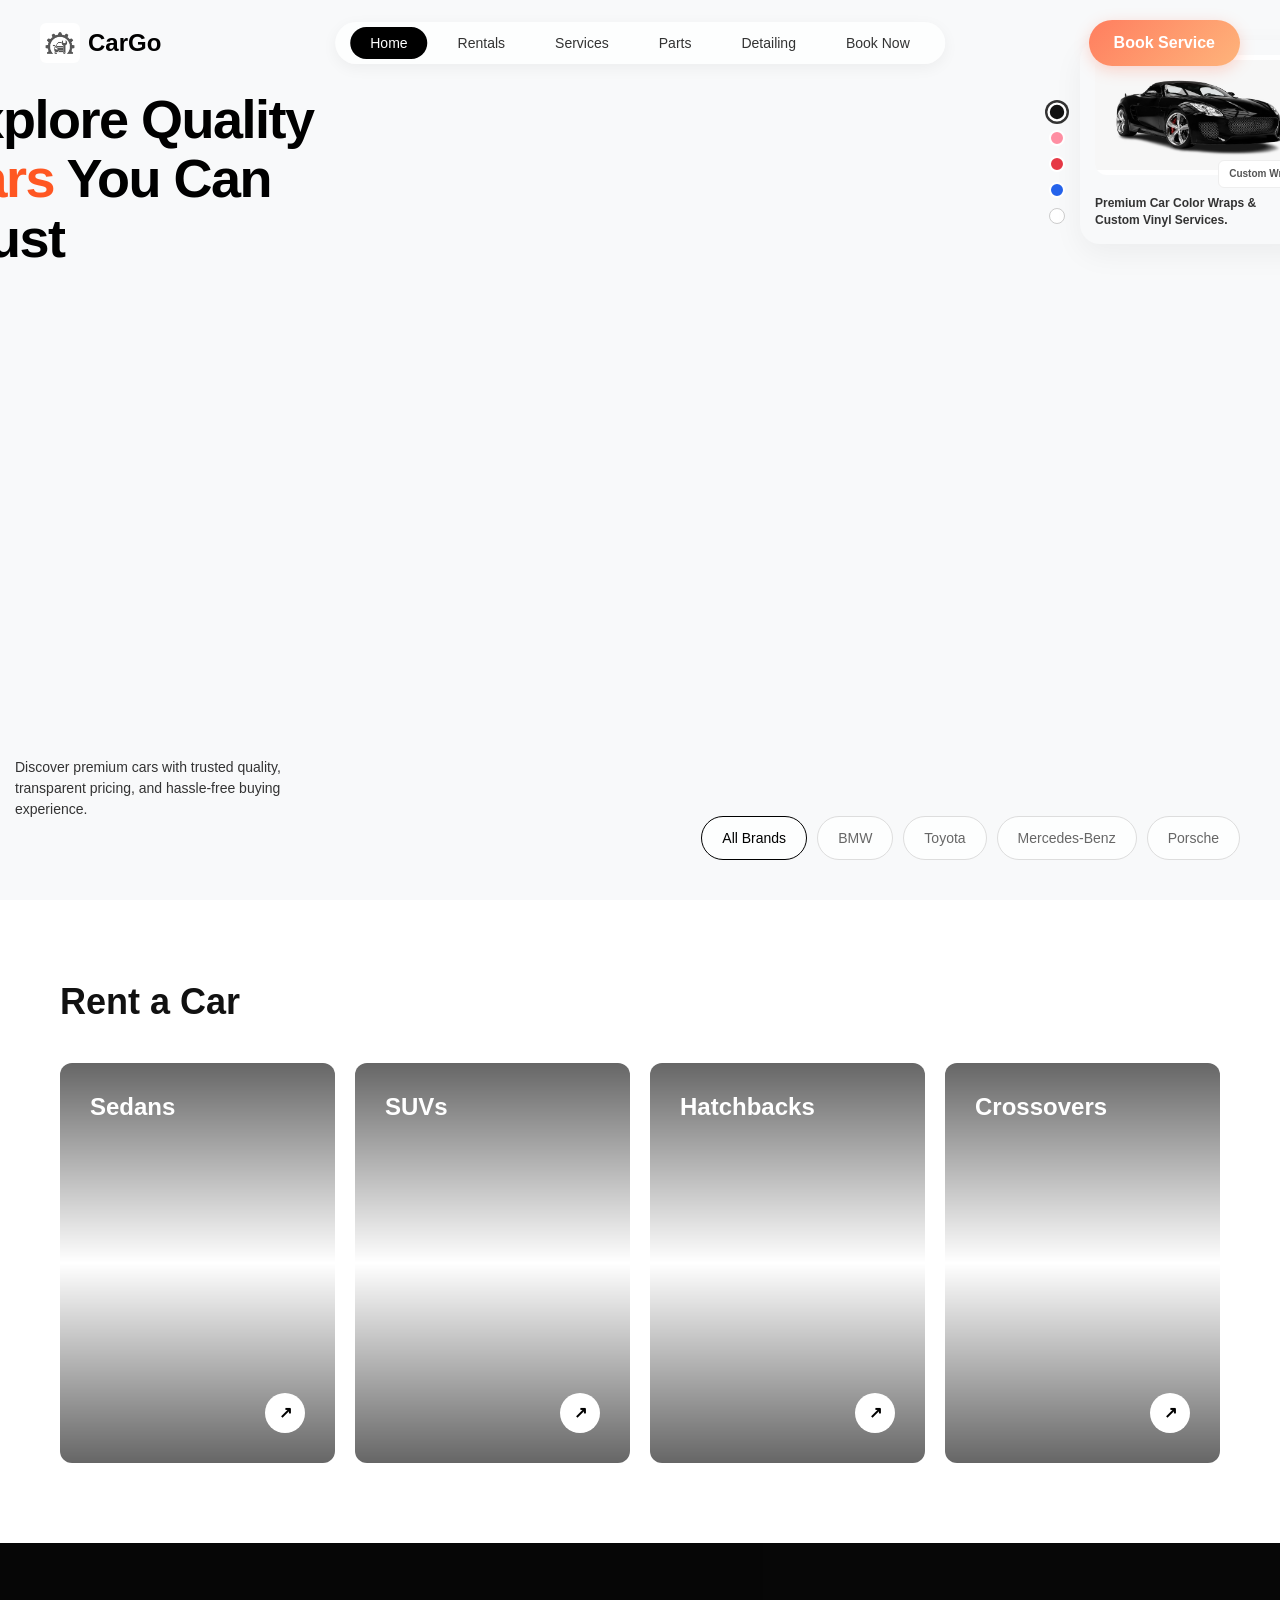
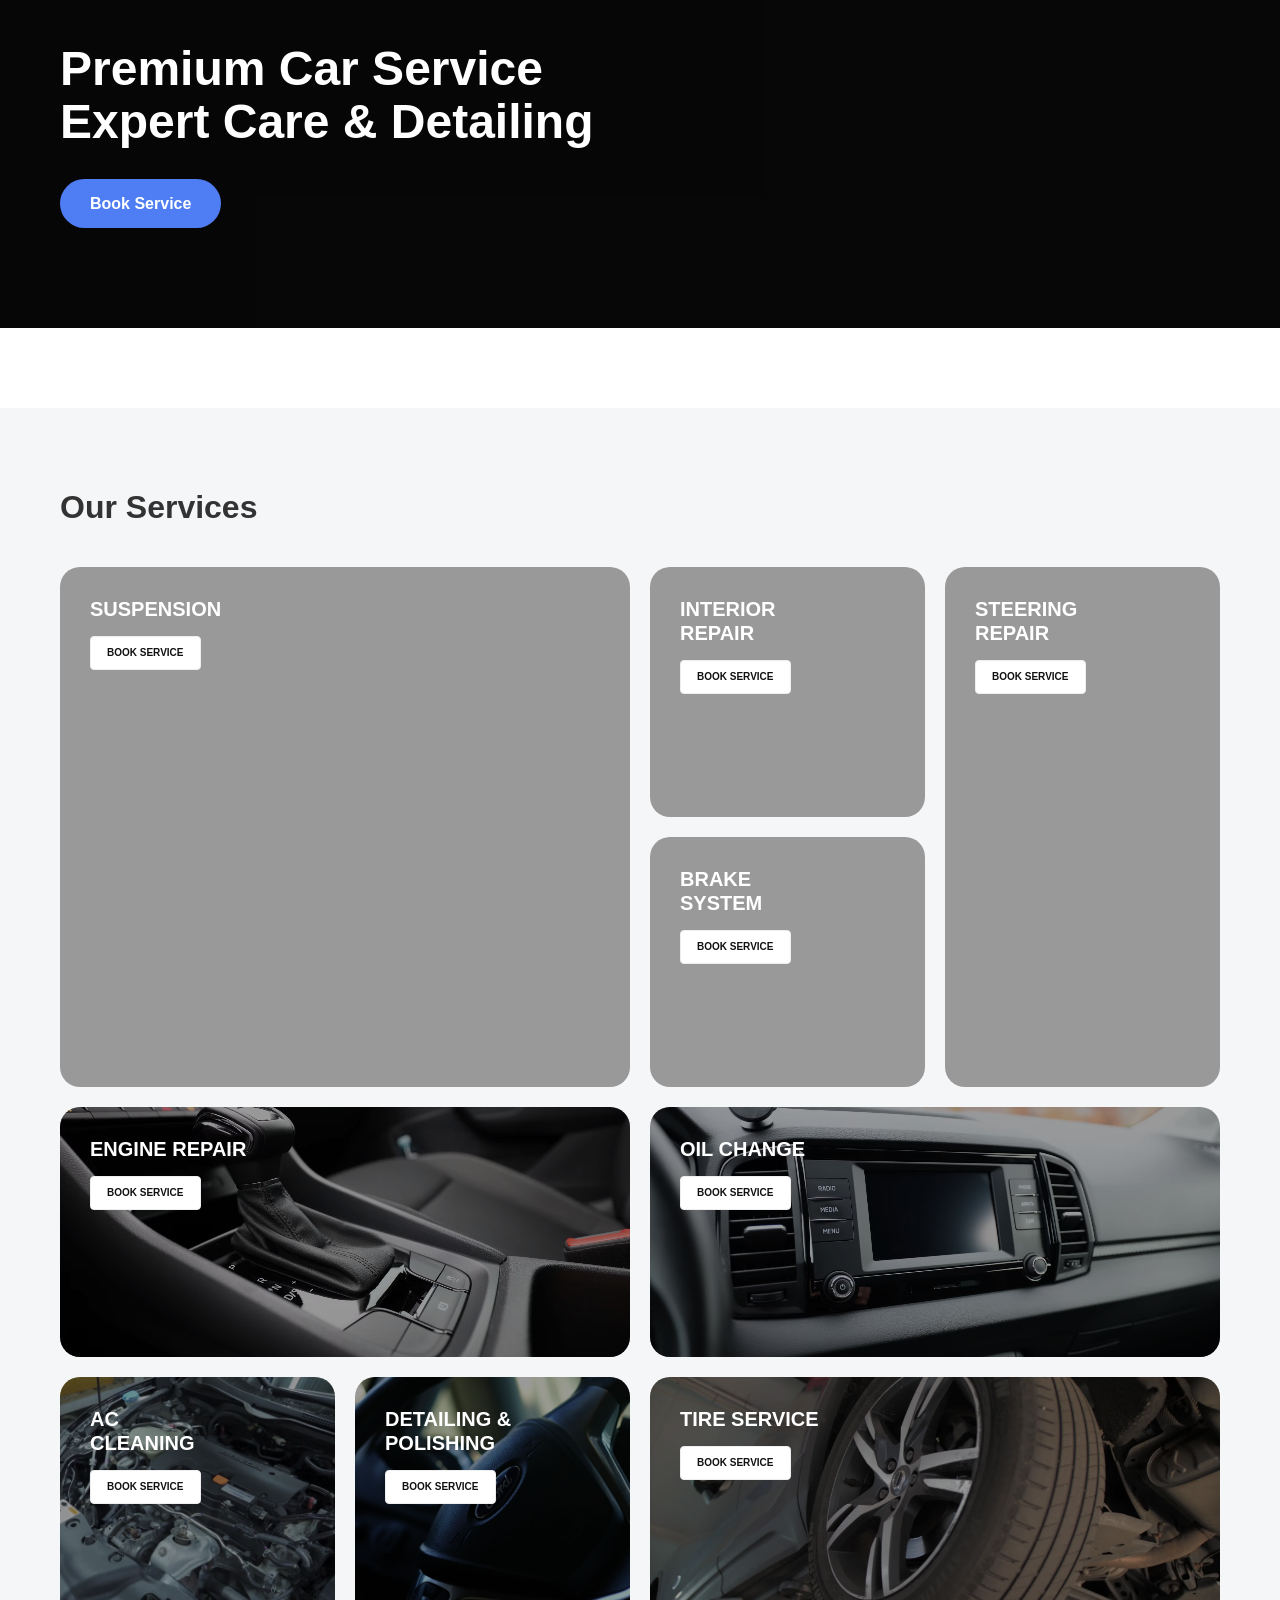
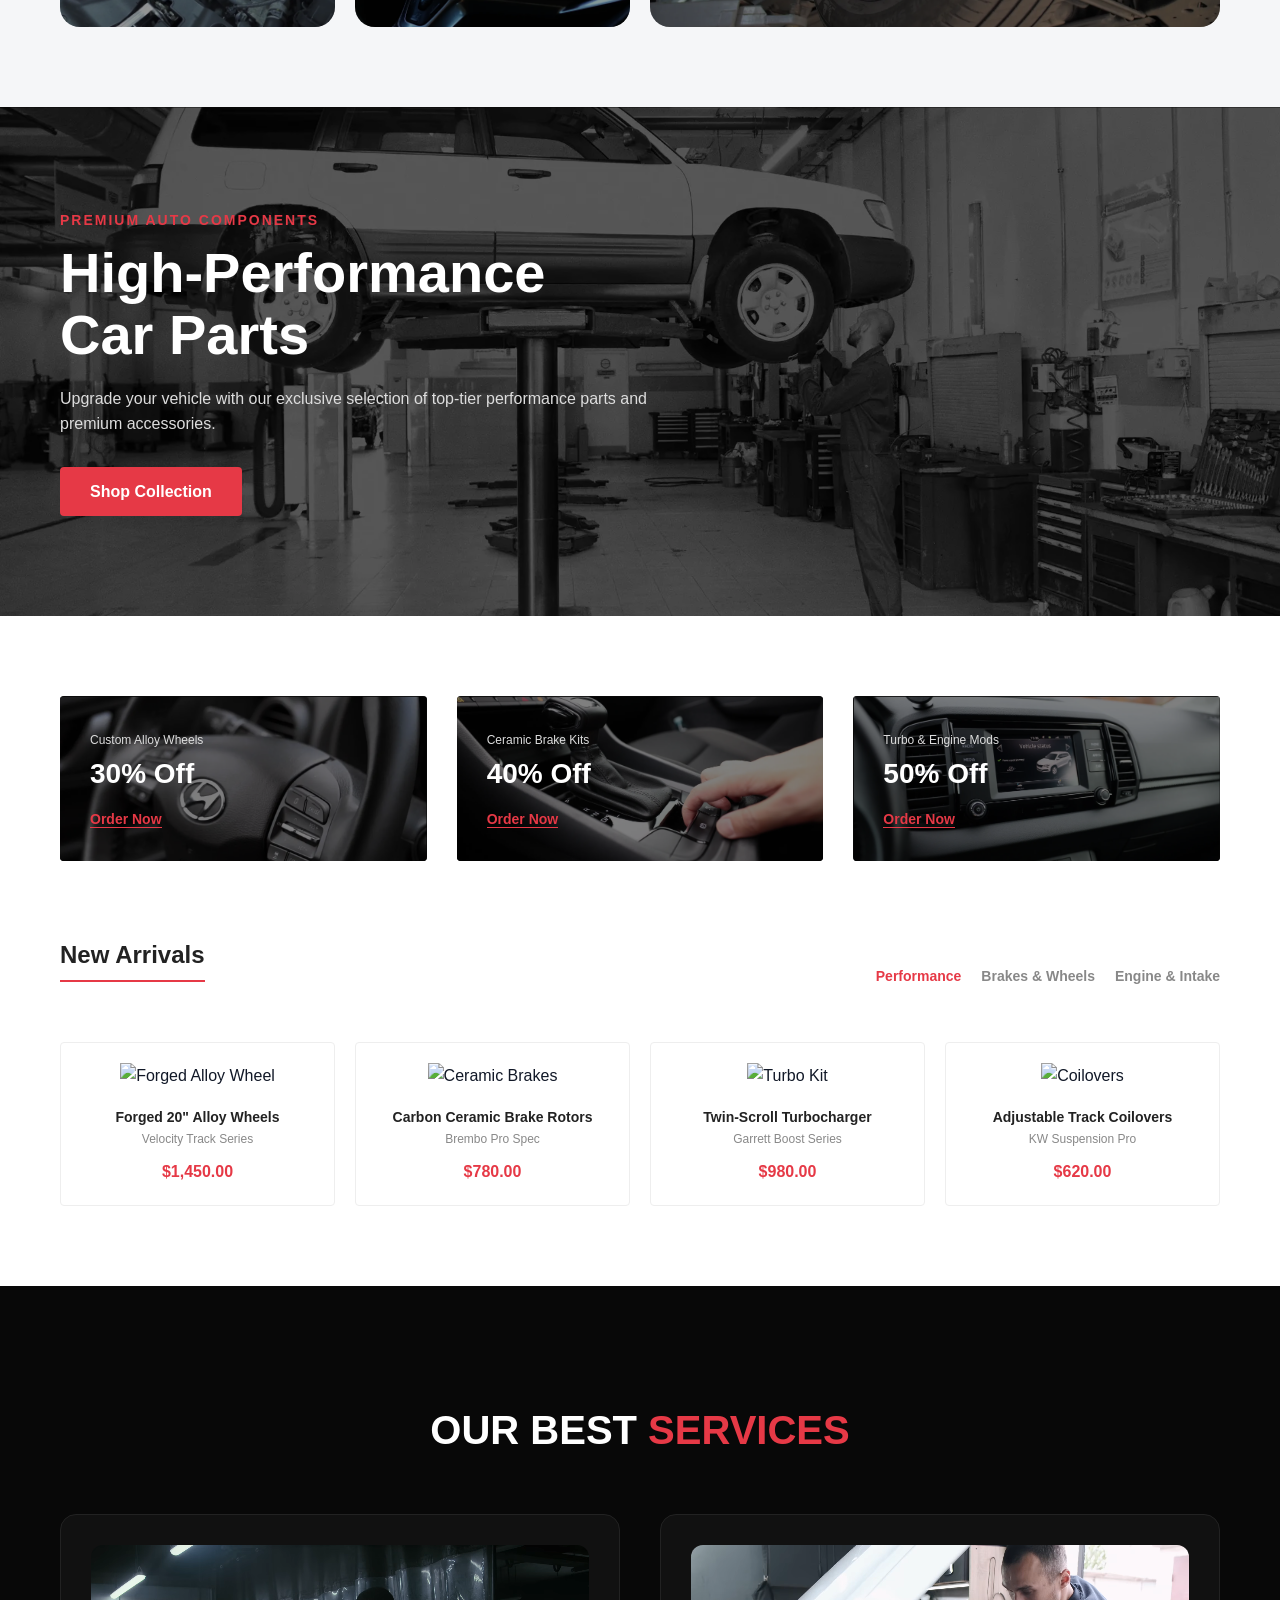
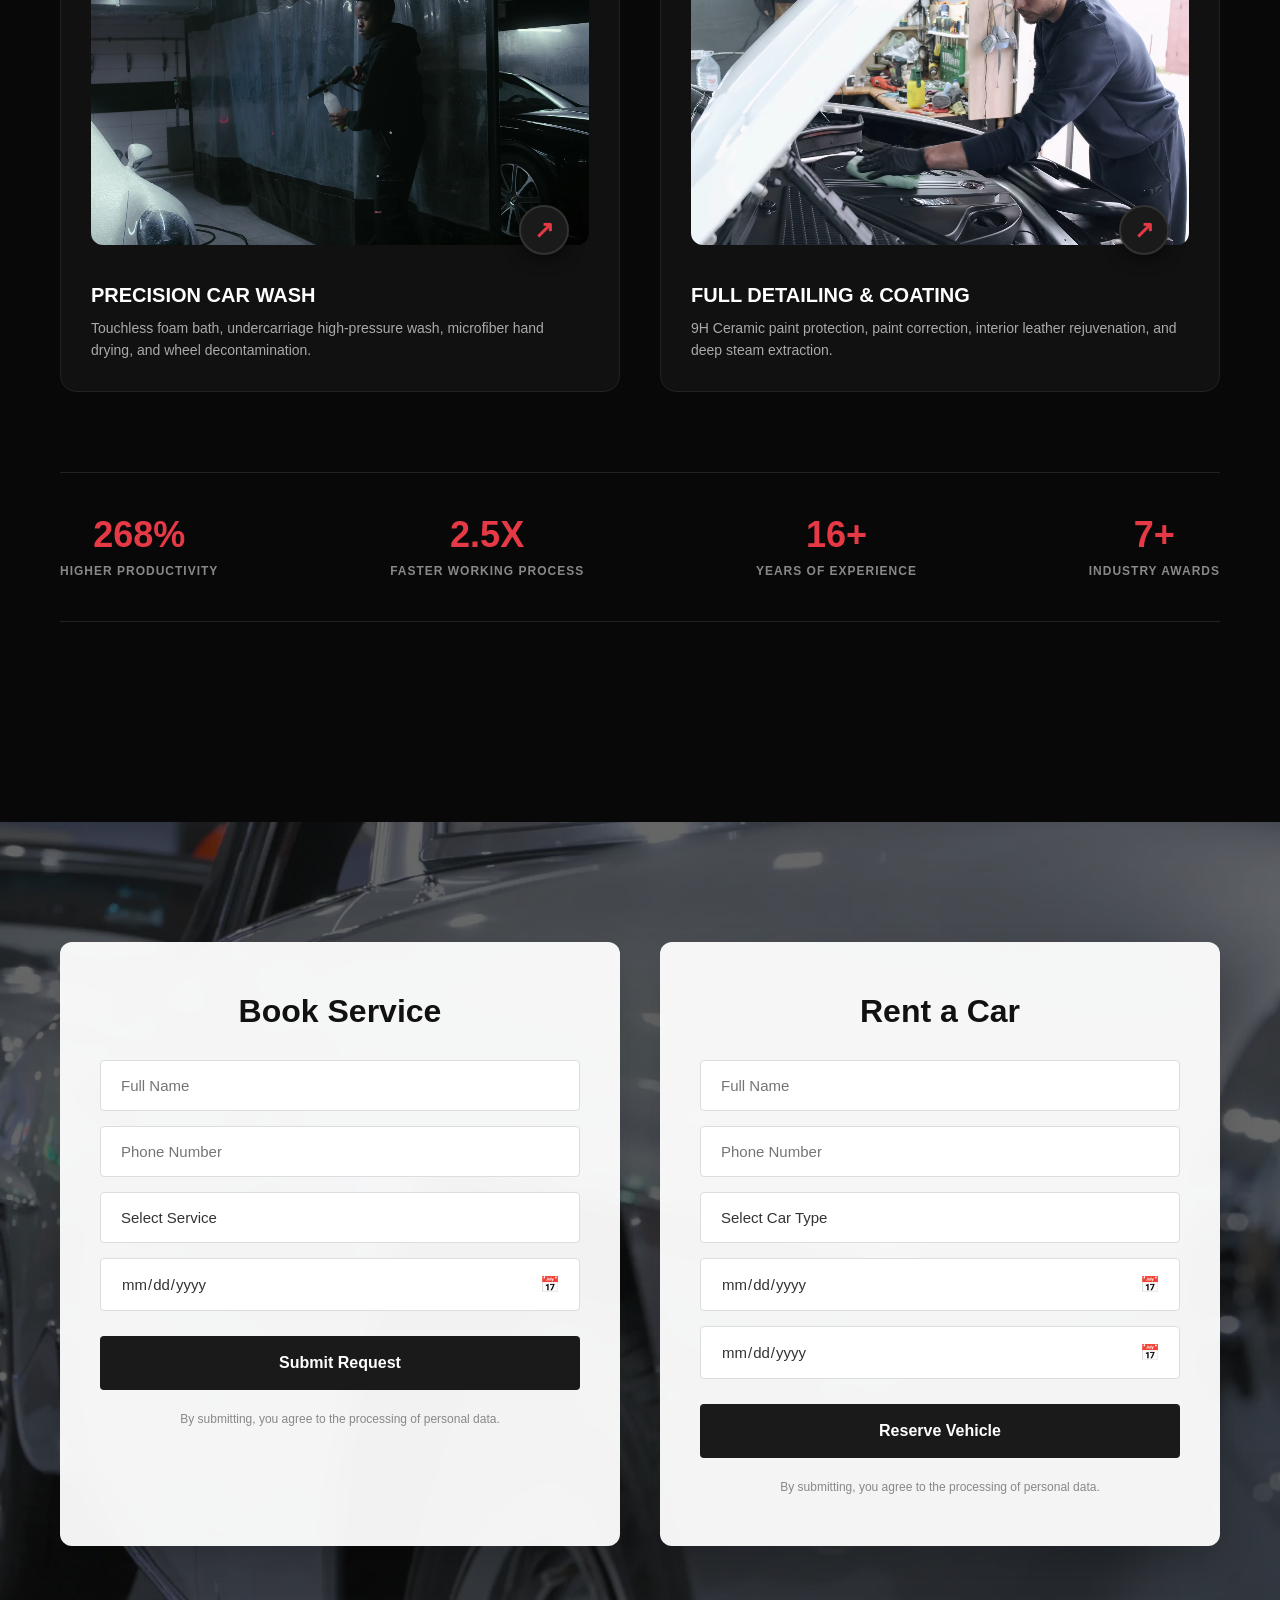
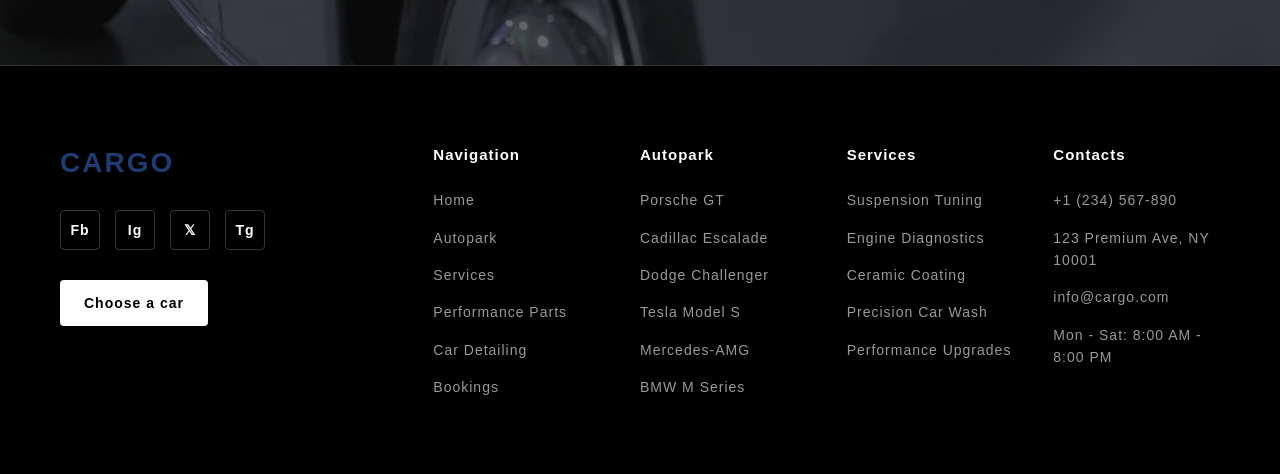
==== commit cf2575e7: "Configure production deployment for Vercel, Netlify, and GitHub Pages" ====
--- a/cargo/index.html
+++ b/cargo/index.html
@@ -1,543 +1,18 @@
 <!DOCTYPE html>
 <html lang="en">
-
 <head>
     <meta charset="UTF-8">
-    <meta name="viewport" content="width=device-width, initial-scale=1.0">
-    <title>Velocity Auto | CarGo - Luxury & High Performance Automotive Hub</title>
-    <meta name="description" content="Explore Velocity Auto & CarGo: Premium vehicle rentals, precision auto services, performance parts, and custom detailing.">
-    
-    <!-- Base Path Resolver for Universal Hosting (file://, local dev, Vercel subpaths) -->
+    <meta http-equiv="refresh" content="0; url=../">
+    <link rel="canonical" href="../">
+    <title>Redirecting to CarGo Portfolio...</title>
     <script>
-        (function() {
-            var proto = window.location.protocol;
-            var path = window.location.pathname || '';
-            var baseHref = './';
-            if (proto === 'http:' || proto === 'https:') {
-                if (path.indexOf('/frontend/') !== -1) {
-                    baseHref = '/frontend/Portfolio/Company/cars/';
-                } else {
-                    baseHref = '/Portfolio/Company/cars/';
-                }
-            }
-            var baseEl = document.createElement('base');
-            baseEl.href = baseHref;
-            document.head.appendChild(baseEl);
-        })();
+        window.location.replace('../' + window.location.hash);
     </script>
-
-    <!-- Google Fonts -->
-    <link rel="preconnect" href="https://fonts.googleapis.com">
-    <link rel="preconnect" href="https://fonts.gstatic.com" crossorigin>
-    <link href="https://fonts.googleapis.com/css2?family=Outfit:wght@300;400;500;600;700;800;900&family=Inter:wght@400;500;600;700&display=swap" rel="stylesheet">
-    
-    <!-- Main Stylesheet -->
-    <link rel="stylesheet" href="style.css">
 </head>
-
-<body>
-
-    <!-- Main Navigation Bar -->
-    <nav class="buylix-navbar" id="navbar">
-        <a href="#home" class="logo">
-            <img src="logo.jpg" alt="CarGo Velocity Auto Logo" class="logo-img">
-            <span>CarGo</span>
-        </a>
-        <ul class="nav-links">
-            <li><a href="#home" class="active">Home</a></li>
-            <li><a href="#vehicles">Rentals</a></li>
-            <li><a href="#services">Services</a></li>
-            <li><a href="#parts">Parts</a></li>
-            <li><a href="#care">Detailing</a></li>
-            <li><a href="#booking">Book Now</a></li>
-        </ul>
-        <a href="#booking" class="btn-contact">Book Service</a>
-    </nav>
-
-    <!-- Hero Section -->
-    <section class="buylix-hero" id="home">
-        <video autoplay muted loop playsinline class="hero-video">
-            <source src="carhero.mp4" type="video/mp4">
-        </video>
-        <div class="hero-video-overlay"></div>
-
-        <div class="hero-content-wrapper">
-            <div class="hero-top-elements">
-                <div class="hero-main-title">
-                    <h1>Explore Quality <br><span class="highlight">Cars</span> You Can <br>Trust</h1>
-                </div>
-                <div class="product-card-wrapper">
-                    <div class="vertical-color-selector" id="color-selector">
-                        <div class="color-circle active" data-color="black.png" style="background-color: #111111;" title="Onyx Black"></div>
-                        <div class="color-circle" data-color="pink.png" style="background-color: #ff8fa3;" title="Rose Pink"></div>
-                        <div class="color-circle" data-color="red.png" style="background-color: #e63946;" title="Crimson Red"></div>
-                        <div class="color-circle" data-color="blue.png" style="background-color: #2563eb;" title="Electric Blue"></div>
-                        <div class="color-circle" data-color="white.png" style="background-color: #ffffff; border: 1px solid #ccc;" title="Glacier White"></div>
-                    </div>
-
-                    <div class="product-color-card">
-                        <div class="card-img-container">
-                            <img src="black.png" alt="Car Color" id="product-card-img" class="product-card-img active-img">
-                        </div>
-                        <div class="card-badge">Custom Wrap</div>
-                        <p class="card-desc">Premium Car Color Wraps &<br>Custom Vinyl Services.</p>
-                    </div>
-                </div>
-            </div>
-
-            <div class="social-sidebar">
-                <a href="#booking" class="social-btn" title="Facebook">f</a>
-                <a href="#booking" class="social-btn dark" title="Instagram">📸</a>
-                <a href="#booking" class="social-btn" title="LinkedIn">in</a>
-                <a href="#booking" class="social-btn" title="Twitter / X">𝕏</a>
-            </div>
-
-            <div class="hero-bottom-elements">
-                <a href="#vehicles" class="discover-box">
-                    <div class="arrow-icon">↗</div>
-                    <p>Discover premium cars with trusted quality, transparent pricing, and hassle-free buying experience.</p>
-                </a>
-
-                <div class="car-brands right-aligned" id="brand-filters">
-                    <span class="brand-badge active" data-brand="all">All Brands</span>
-                    <span class="brand-badge" data-brand="bmw">BMW</span>
-                    <span class="brand-badge" data-brand="toyota">Toyota</span>
-                    <span class="brand-badge" data-brand="mercedes">Mercedes-Benz</span>
-                    <span class="brand-badge" data-brand="porsche">Porsche</span>
-                </div>
-            </div>
-        </div>
-    </section>
-
-    <!-- SECTION 1: Vehicles & Rentals -->
-    <section class="d1-vehicles-section" id="vehicles">
-        <div class="container-1200">
-            <h2 class="d1-title">Rent a Car</h2>
-            <div class="d1-category-grid">
-                <div class="d1-cat-card">
-                    <video preload="none" autoplay muted loop playsinline poster="services/13675325-uhd_2160_4096_30fps_poster.webp" class="d1-cat-bg-video lazy-video">
-                        <source data-src="services/13675325-uhd_2160_4096_30fps_optimized.webm" type="video/webm">
-                        <source data-src="services/13675325-uhd_2160_4096_30fps_optimized.mp4" type="video/mp4">
-                    </video>
-                    <h3>Sedans</h3>
-                    <a href="#booking" class="d1-arrow-btn" data-rent="sedan" title="Rent Sedan">↗</a>
-                </div>
-                <div class="d1-cat-card">
-                    <video preload="none" autoplay muted loop playsinline poster="services/13790382_1920_1080_25fps_poster.webp" class="d1-cat-bg-video lazy-video">
-                        <source data-src="services/13790382_1920_1080_25fps_optimized.webm" type="video/webm">
-                        <source data-src="services/13790382_1920_1080_25fps_optimized.mp4" type="video/mp4">
-                    </video>
-                    <h3>SUVs</h3>
-                    <a href="#booking" class="d1-arrow-btn" data-rent="suv" title="Rent SUV">↗</a>
-                </div>
-                <div class="d1-cat-card">
-                    <video preload="none" autoplay muted loop playsinline poster="services/13676355_3840_2160_60fps_poster.webp" class="d1-cat-bg-video lazy-video">
-                        <source data-src="services/13676355_3840_2160_60fps_optimized.webm" type="video/webm">
-                        <source data-src="services/13676355_3840_2160_60fps_optimized.mp4" type="video/mp4">
-                    </video>
-                    <h3>Hatchbacks</h3>
-                    <a href="#booking" class="d1-arrow-btn" data-rent="hatchback" title="Rent Hatchback">↗</a>
-                </div>
-                <div class="d1-cat-card">
-                    <video preload="none" autoplay muted loop playsinline poster="services/14977819_3840_2160_50fps_poster.webp" class="d1-cat-bg-video lazy-video">
-                        <source data-src="services/14977819_3840_2160_50fps_optimized.webm" type="video/webm">
-                        <source data-src="services/14977819_3840_2160_50fps_optimized.mp4" type="video/mp4">
-                    </video>
-                    <h3>Crossovers</h3>
-                    <a href="#booking" class="d1-arrow-btn" data-rent="crossover" title="Rent Crossover">↗</a>
-                </div>
-            </div>
-        </div>
-
-        <div class="d1-service-banner">
-            <video preload="none" autoplay muted loop playsinline poster="carwash_poster.webp" class="d1-service-video lazy-video">
-                <source data-src="carwash_1080p_hq.webm" type="video/webm">
-                <source data-src="carwash_1080p_hq.mp4" type="video/mp4">
-            </video>
-            <div class="d1-service-overlay"></div>
-            <div class="container-1200 d1-service-content">
-                <div class="d1-service-left">
-                    <h2>Premium Car Service<br>Expert Care & Detailing</h2>
-                    <a href="#booking" class="d1-service-btn" data-service="detailing">Book Service</a>
-                </div>
-            </div>
-        </div>
-    </section>
-
-    <!-- SECTION 2: Services Bento Grid -->
-    <section class="d2-services-section" id="services">
-        <div class="container-1200">
-            <h2 class="d2-title">Our Services</h2>
-            <div class="d2-bento-grid">
-                <div class="d2-bento-card d2-span-2x2">
-                    <video preload="none" autoplay muted loop playsinline poster="services/13335233_poster.webp" class="d2-bg-video lazy-video">
-                        <source data-src="services/13335233_1080p_hq.webm" type="video/webm">
-                        <source data-src="services/13335233_1080p_hq.mp4" type="video/mp4">
-                    </video>
-                    <div class="d2-video-overlay"></div>
-                    <div class="d2-content">
-                        <h3 style="color: #fff;">SUSPENSION</h3>
-                        <a href="#booking" class="d2-btn-light" data-service="suspension">Book Service</a>
-                    </div>
-                </div>
-                <div class="d2-bento-card">
-                    <video preload="none" autoplay muted loop playsinline poster="services/13335393_3840_2160_24fps_poster.webp" class="d2-bg-video lazy-video">
-                        <source data-src="services/13335393_3840_2160_24fps_optimized.webm" type="video/webm">
-                        <source data-src="services/13335393_3840_2160_24fps_optimized.mp4" type="video/mp4">
-                    </video>
-                    <div class="d2-video-overlay"></div>
-                    <div class="d2-content">
-                        <h3 style="color: #fff;">INTERIOR REPAIR</h3>
-                        <a href="#booking" class="d2-btn-light" data-service="repair">Book Service</a>
-                    </div>
-                </div>
-                <div class="d2-bento-card d2-span-row-2">
-                    <video preload="none" autoplay muted loop playsinline poster="services/13335668_3840_2160_24fps_poster.webp" class="d2-bg-video lazy-video">
-                        <source data-src="services/13335668_3840_2160_24fps_optimized.webm" type="video/webm">
-                        <source data-src="services/13335668_3840_2160_24fps_optimized.mp4" type="video/mp4">
-                    </video>
-                    <div class="d2-video-overlay"></div>
-                    <div class="d2-content">
-                        <h3 style="color: #fff;">STEERING REPAIR</h3>
-                        <a href="#booking" class="d2-btn-light" data-service="suspension">Book Service</a>
-                    </div>
-                </div>
-                <div class="d2-bento-card">
-                    <video preload="none" autoplay muted loop playsinline poster="services/13675325-uhd_2160_4096_30fps_poster.webp" class="d2-bg-video lazy-video">
-                        <source data-src="services/13675325-uhd_2160_4096_30fps_optimized.webm" type="video/webm">
-                        <source data-src="services/13675325-uhd_2160_4096_30fps_optimized.mp4" type="video/mp4">
-                    </video>
-                    <div class="d2-video-overlay"></div>
-                    <div class="d2-content">
-                        <h3 style="color: #fff;">BRAKE SYSTEM</h3>
-                        <a href="#booking" class="d2-btn-light" data-service="suspension">Book Service</a>
-                    </div>
-                </div>
-                <div class="d2-bento-card d2-span-col-2">
-                    <video preload="none" autoplay muted loop playsinline poster="services/13676355_3840_2160_60fps_poster.webp" class="d2-bg-video lazy-video">
-                        <source data-src="services/13676355_3840_2160_60fps_optimized.webm" type="video/webm">
-                        <source data-src="services/13676355_3840_2160_60fps_optimized.mp4" type="video/mp4">
-                    </video>
-                    <div class="d2-video-overlay"></div>
-                    <div class="d2-content">
-                        <h3 style="color: #fff;">ENGINE REPAIR</h3>
-                        <a href="#booking" class="d2-btn-light" data-service="repair">Book Service</a>
-                    </div>
-                </div>
-                <div class="d2-bento-card d2-span-col-2">
-                    <video preload="none" autoplay muted loop playsinline poster="services/13676407_3840_2160_60fps_poster.webp" class="d2-bg-video lazy-video">
-                        <source data-src="services/13676407_3840_2160_60fps_optimized.webm" type="video/webm">
-                        <source data-src="services/13676407_3840_2160_60fps_optimized.mp4" type="video/mp4">
-                    </video>
-                    <div class="d2-video-overlay"></div>
-                    <div class="d2-content">
-                        <h3 style="color: #fff;">OIL CHANGE</h3>
-                        <a href="#booking" class="d2-btn-light" data-service="wash">Book Service</a>
-                    </div>
-                </div>
-                <div class="d2-bento-card">
-                    <video preload="none" autoplay muted loop playsinline poster="services/13790382_1920_1080_25fps_poster.webp" class="d2-bg-video lazy-video">
-                        <source data-src="services/13790382_1920_1080_25fps_optimized.webm" type="video/webm">
-                        <source data-src="services/13790382_1920_1080_25fps_optimized.mp4" type="video/mp4">
-                    </video>
-                    <div class="d2-video-overlay"></div>
-                    <div class="d2-content">
-                        <h3 style="color: #fff;">AC CLEANING</h3>
-                        <a href="#booking" class="d2-btn-light" data-service="repair">Book Service</a>
-                    </div>
-                </div>
-                <div class="d2-bento-card">
-                    <video preload="none" autoplay muted loop playsinline poster="services/14977819_3840_2160_50fps_poster.webp" class="d2-bg-video lazy-video">
-                        <source data-src="services/14977819_3840_2160_50fps_optimized.webm" type="video/webm">
-                        <source data-src="services/14977819_3840_2160_50fps_optimized.mp4" type="video/mp4">
-                    </video>
-                    <div class="d2-video-overlay"></div>
-                    <div class="d2-content">
-                        <h3 style="color: #fff;">DETAILING &<br>POLISHING</h3>
-                        <a href="#booking" class="d2-btn-light" data-service="detailing">Book Service</a>
-                    </div>
-                </div>
-                <div class="d2-bento-card d2-span-col-2">
-                    <video preload="none" autoplay muted loop playsinline poster="services/18101976-uhd_3840_2160_30fps_poster.webp" class="d2-bg-video lazy-video">
-                        <source data-src="services/18101976-uhd_3840_2160_30fps_optimized.webm" type="video/webm">
-                        <source data-src="services/18101976-uhd_3840_2160_30fps_optimized.mp4" type="video/mp4">
-                    </video>
-                    <div class="d2-video-overlay"></div>
-                    <div class="d2-content">
-                        <h3 style="color: #fff;">TIRE SERVICE</h3>
-                        <a href="#booking" class="d2-btn-light" data-service="suspension">Book Service</a>
-                    </div>
-                </div>
-            </div>
-        </div>
-    </section>
-
-    <!-- SECTION 3: Car Parts & Performance -->
-    <section class="d3-parts-section" id="parts">
-        <div class="d3-parts-hero">
-            <video preload="none" autoplay muted loop playsinline poster="carparts_poster.webp" class="d3-parts-video lazy-video">
-                        <source data-src="carparts_optimized.webm" type="video/webm">
-                        <source data-src="carparts_optimized.mp4" type="video/mp4">
-                    </video>
-            <div class="d3-parts-overlay"></div>
-            <div class="container-1200 d3-hero-content">
-                <div class="d3-hero-left">
-                    <span class="d3-subtitle">Premium Auto Components</span>
-                    <h2>High-Performance<br>Car Parts</h2>
-                    <p>Upgrade your vehicle with our exclusive selection of top-tier performance parts and premium accessories.</p>
-                    <a href="#parts-grid" class="d3-shop-btn">Shop Collection</a>
-                </div>
-            </div>
-        </div>
-
-        <div class="container-1200" id="parts-grid">
-            <div class="d3-discount-grid">
-                <div class="d3-discount-card">
-                    <video preload="none" autoplay muted loop playsinline poster="services/13675325-uhd_2160_4096_30fps_poster.webp" class="d3-discount-bg lazy-video">
-                        <source data-src="services/13675325-uhd_2160_4096_30fps_optimized.webm" type="video/webm">
-                        <source data-src="services/13675325-uhd_2160_4096_30fps_optimized.mp4" type="video/mp4">
-                    </video>
-                    <div class="d3-discount-overlay"></div>
-                    <div class="d3-discount-info">
-                        <span class="d3-desc">Custom Alloy Wheels</span>
-                        <h4>30% Off</h4>
-                        <a href="#booking" class="d3-link">Order Now</a>
-                    </div>
-                </div>
-                <div class="d3-discount-card">
-                    <video preload="none" autoplay muted loop playsinline poster="services/13676355_3840_2160_60fps_poster.webp" class="d3-discount-bg lazy-video">
-                        <source data-src="services/13676355_3840_2160_60fps_optimized.webm" type="video/webm">
-                        <source data-src="services/13676355_3840_2160_60fps_optimized.mp4" type="video/mp4">
-                    </video>
-                    <div class="d3-discount-overlay"></div>
-                    <div class="d3-discount-info">
-                        <span class="d3-desc">Ceramic Brake Kits</span>
-                        <h4>40% Off</h4>
-                        <a href="#booking" class="d3-link">Order Now</a>
-                    </div>
-                </div>
-                <div class="d3-discount-card">
-                    <video preload="none" autoplay muted loop playsinline poster="services/13676407_3840_2160_60fps_poster.webp" class="d3-discount-bg lazy-video">
-                        <source data-src="services/13676407_3840_2160_60fps_optimized.webm" type="video/webm">
-                        <source data-src="services/13676407_3840_2160_60fps_optimized.mp4" type="video/mp4">
-                    </video>
-                    <div class="d3-discount-overlay"></div>
-                    <div class="d3-discount-info">
-                        <span class="d3-desc">Turbo & Engine Mods</span>
-                        <h4>50% Off</h4>
-                        <a href="#booking" class="d3-link">Order Now</a>
-                    </div>
-                </div>
-            </div>
-
-            <div class="d3-arrivals-header">
-                <h3 class="d3-section-title">New Arrivals</h3>
-                <div class="d3-tabs" id="parts-tabs">
-                    <a href="#parts-grid" class="active" data-tab="all">Performance</a>
-                    <a href="#parts-grid" data-tab="brakes">Brakes & Wheels</a>
-                    <a href="#parts-grid" data-tab="engine">Engine & Intake</a>
-                </div>
-            </div>
-            <div class="d3-arrivals-grid">
-                <div class="d3-product-card" data-category="brakes">
-                    <img src="https://images.unsplash.com/photo-1590212727670-65fa7848651f?q=80&w=400&auto=format&fit=crop" alt="Forged Alloy Wheel">
-                    <h4>Forged 20" Alloy Wheels</h4>
-                    <p>Velocity Track Series</p>
-                    <span class="d3-price">$1,450.00</span>
-                </div>
-                <div class="d3-product-card" data-category="brakes">
-                    <img src="https://images.unsplash.com/photo-1492144534655-ae79c964c9d7?q=80&w=400&auto=format&fit=crop" alt="Ceramic Brakes">
-                    <h4>Carbon Ceramic Brake Rotors</h4>
-                    <p>Brembo Pro Spec</p>
-                    <span class="d3-price">$780.00</span>
-                </div>
-                <div class="d3-product-card" data-category="engine">
-                    <img src="https://images.unsplash.com/photo-1486262715619-67b85e0b08d3?q=80&w=400&auto=format&fit=crop" alt="Turbo Kit">
-                    <h4>Twin-Scroll Turbocharger</h4>
-                    <p>Garrett Boost Series</p>
-                    <span class="d3-price">$980.00</span>
-                </div>
-                <div class="d3-product-card" data-category="engine">
-                    <img src="https://images.unsplash.com/photo-1548600916-dc8492f8e845?q=80&w=400&auto=format&fit=crop" alt="Coilovers">
-                    <h4>Adjustable Track Coilovers</h4>
-                    <p>KW Suspension Pro</p>
-                    <span class="d3-price">$620.00</span>
-                </div>
-            </div>
-        </div>
-    </section>
-
-    <!-- SECTION 4: Car Wash & Detailing -->
-    <section class="d4-wash-section" id="care">
-        <div class="container-1200">
-            <h2 class="d4-title">OUR BEST <span class="d4-text-red">Services</span></h2>
-
-            <div class="d4-services-grid">
-                <div class="d4-service-card">
-                    <video preload="none" autoplay muted loop playsinline poster="serve1_poster.webp" class="d4-service-media lazy-video">
-                        <source data-src="serve1_optimized.webm" type="video/webm">
-                        <source data-src="serve1_optimized.mp4" type="video/mp4">
-                    </video>
-                    <a href="#booking" class="d4-arrow" data-service="wash" title="Book Car Wash">↗</a>
-                    <h4 class="d4-text-red">PRECISION CAR WASH</h4>
-                    <p>Touchless foam bath, undercarriage high-pressure wash, microfiber hand drying, and wheel decontamination.</p>
-                </div>
-                <div class="d4-service-card">
-                    <video preload="none" autoplay muted loop playsinline poster="serve2_poster.webp" class="d4-service-media lazy-video">
-                        <source data-src="serve2_optimized.webm" type="video/webm">
-                        <source data-src="serve2_optimized.mp4" type="video/mp4">
-                    </video>
-                    <a href="#booking" class="d4-arrow" data-service="detailing" title="Book Full Detailing">↗</a>
-                    <h4 class="d4-text-red">FULL DETAILING & COATING</h4>
-                    <p>9H Ceramic paint protection, paint correction, interior leather rejuvenation, and deep steam extraction.</p>
-                </div>
-            </div>
-
-            <div class="d4-stats-row">
-                <div class="d4-stat">
-                    <h3>268%</h3>
-                    <p>HIGHER PRODUCTIVITY</p>
-                </div>
-                <div class="d4-stat">
-                    <h3>2.5X</h3>
-                    <p>FASTER WORKING PROCESS</p>
-                </div>
-                <div class="d4-stat">
-                    <h3>16+</h3>
-                    <p>YEARS OF EXPERIENCE</p>
-                </div>
-                <div class="d4-stat">
-                    <h3>7+</h3>
-                    <p>INDUSTRY AWARDS</p>
-                </div>
-            </div>
-        </div>
-    </section>
-
-    <!-- SECTION 5: Booking & Rental Section -->
-    <section class="booking-section" id="booking">
-        <video preload="none" autoplay muted loop playsinline poster="services/13335393_3840_2160_24fps_poster.webp" class="booking-bg-video lazy-video">
-                        <source data-src="services/13335393_3840_2160_24fps_optimized.webm" type="video/webm">
-                        <source data-src="services/13335393_3840_2160_24fps_optimized.mp4" type="video/mp4">
-                    </video>
-        <div class="booking-overlay"></div>
-        <div class="container-1200 booking-container">
-            <!-- Service Booking Card -->
-            <div class="booking-card">
-                <h2>Book Service</h2>
-                <form class="booking-form" id="service-form">
-                    <input type="text" id="service-name" placeholder="Full Name" required>
-                    <input type="tel" id="service-phone" placeholder="Phone Number" required>
-                    <select class="booking-select" id="service-select" required>
-                        <option value="" disabled selected>Select Service</option>
-                        <option value="wash">Precision Car Wash</option>
-                        <option value="repair">Interior Repair & Fixes</option>
-                        <option value="suspension">Suspension & Brakes</option>
-                        <option value="detailing">Full Detailing & Ceramic Coating</option>
-                    </select>
-                    <div class="date-input">
-                        <input type="date" id="service-date" required>
-                        <span class="icon">📅</span>
-                    </div>
-                    <button type="submit" class="booking-submit">Submit Request</button>
-                    <div class="booking-feedback" id="service-feedback" style="display:none; color: #10b981; font-weight: 600; text-align: center; margin-top: 10px;"></div>
-                </form>
-                <p class="booking-disclaimer">By submitting, you agree to the processing of personal data.</p>
-            </div>
-
-            <!-- Rent a Car Card -->
-            <div class="booking-card">
-                <h2>Rent a Car</h2>
-                <form class="booking-form" id="rent-form">
-                    <input type="text" id="rent-name" placeholder="Full Name" required>
-                    <input type="tel" id="rent-phone" placeholder="Phone Number" required>
-                    <select class="booking-select" id="rent-select" required>
-                        <option value="" disabled selected>Select Car Type</option>
-                        <option value="sedan">Executive Sedans</option>
-                        <option value="suv">Luxury SUVs</option>
-                        <option value="hatchback">Sport Hatchbacks</option>
-                        <option value="crossover">Performance Crossovers</option>
-                    </select>
-                    <div class="date-input">
-                        <input type="date" id="rent-start-date" required>
-                        <span class="icon">📅</span>
-                    </div>
-                    <div class="date-input">
-                        <input type="date" id="rent-end-date" required>
-                        <span class="icon">📅</span>
-                    </div>
-                    <button type="submit" class="booking-submit">Reserve Vehicle</button>
-                    <div class="booking-feedback" id="rent-feedback" style="display:none; color: #10b981; font-weight: 600; text-align: center; margin-top: 10px;"></div>
-                </form>
-                <p class="booking-disclaimer">By submitting, you agree to the processing of personal data.</p>
-            </div>
-        </div>
-    </section>
-
-    <!-- Premium Footer -->
-    <footer class="premium-footer">
-        <div class="container-1200 footer-grid">
-            <div class="footer-brand">
-                <h2 class="footer-logo">CarGo</h2>
-                <div class="social-icons">
-                    <a href="#booking" title="Facebook">Fb</a>
-                    <a href="#booking" title="Instagram">Ig</a>
-                    <a href="#booking" title="Twitter / X">𝕏</a>
-                    <a href="#booking" title="Telegram">Tg</a>
-                </div>
-                <a href="#vehicles" class="footer-btn">Choose a car</a>
-            </div>
-
-            <div class="footer-nav">
-                <h4>Navigation</h4>
-                <ul>
-                    <li><a href="#home">Home</a></li>
-                    <li><a href="#vehicles">Autopark</a></li>
-                    <li><a href="#services">Services</a></li>
-                    <li><a href="#parts">Performance Parts</a></li>
-                    <li><a href="#care">Car Detailing</a></li>
-                    <li><a href="#booking">Bookings</a></li>
-                </ul>
-            </div>
-
-            <div class="footer-nav">
-                <h4>Autopark</h4>
-                <ul>
-                    <li><a href="#vehicles">Porsche GT</a></li>
-                    <li><a href="#vehicles">Cadillac Escalade</a></li>
-                    <li><a href="#vehicles">Dodge Challenger</a></li>
-                    <li><a href="#vehicles">Tesla Model S</a></li>
-                    <li><a href="#vehicles">Mercedes-AMG</a></li>
-                    <li><a href="#vehicles">BMW M Series</a></li>
-                </ul>
-            </div>
-
-            <div class="footer-nav">
-                <h4>Services</h4>
-                <ul>
-                    <li><a href="#services">Suspension Tuning</a></li>
-                    <li><a href="#services">Engine Diagnostics</a></li>
-                    <li><a href="#care">Ceramic Coating</a></li>
-                    <li><a href="#care">Precision Car Wash</a></li>
-                    <li><a href="#parts">Performance Upgrades</a></li>
-                </ul>
-            </div>
-
-            <div class="footer-nav">
-                <h4>Contacts</h4>
-                <ul>
-                    <li><a href="tel:+1234567890">+1 (234) 567-890</a></li>
-                    <li>123 Premium Ave, NY 10001</li>
-                    <li><a href="mailto:info@cargo.com">info@cargo.com</a></li>
-                    <li>Mon - Sat: 8:00 AM - 8:00 PM</li>
-                </ul>
-            </div>
-        </div>
-    </footer>
-
-    <!-- Main JavaScript Logic -->
-    <script src="app.js"></script>
-
+<body style="background:#0a0a0a; color:#fff; font-family:'Outfit', sans-serif; display:flex; align-items:center; justify-content:center; height:100vh; margin:0;">
+    <div style="text-align:center;">
+        <h1 style="font-size:2rem; margin-bottom:10px;">CarGo</h1>
+        <p style="color:#aaa;">Redirecting to the main portfolio... <a href="../" style="color:#e63946; text-decoration:none; font-weight:bold;">Click here if not redirected</a>.</p>
+    </div>
 </body>
-
 </html>
